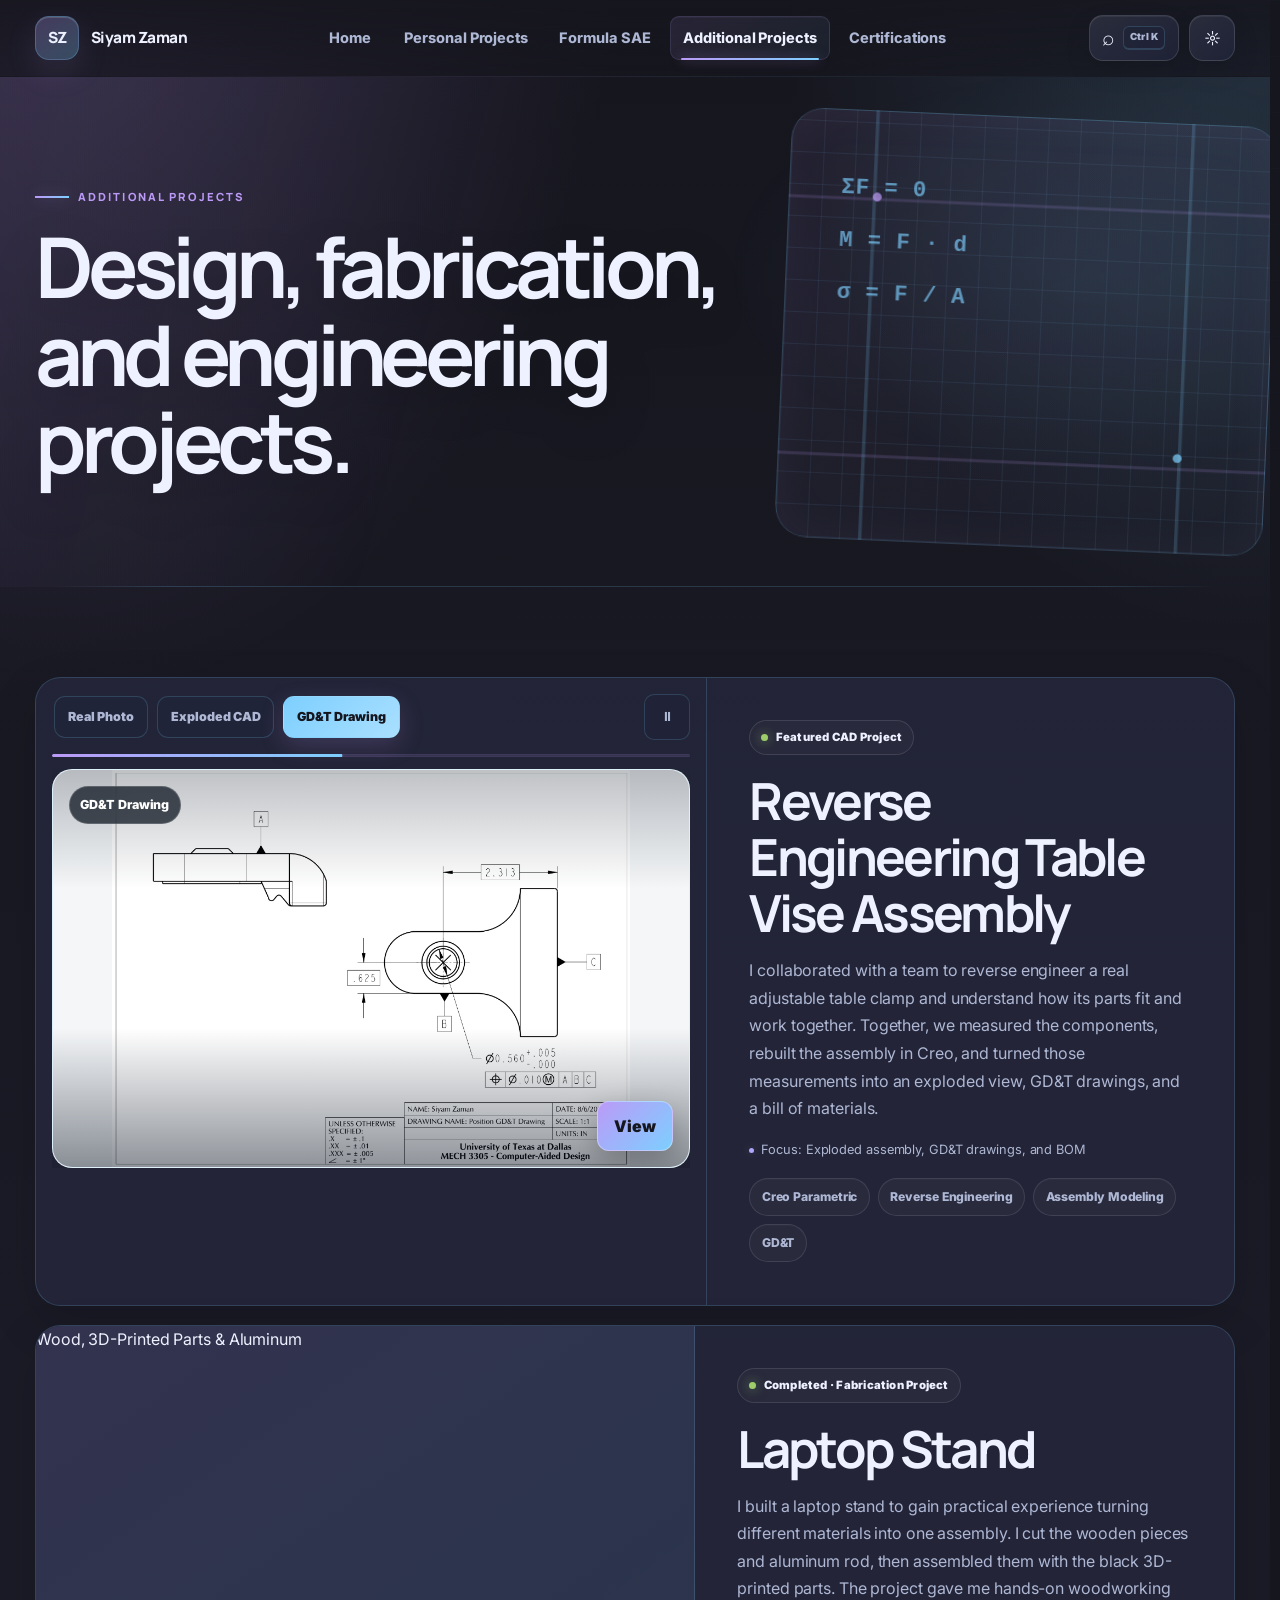
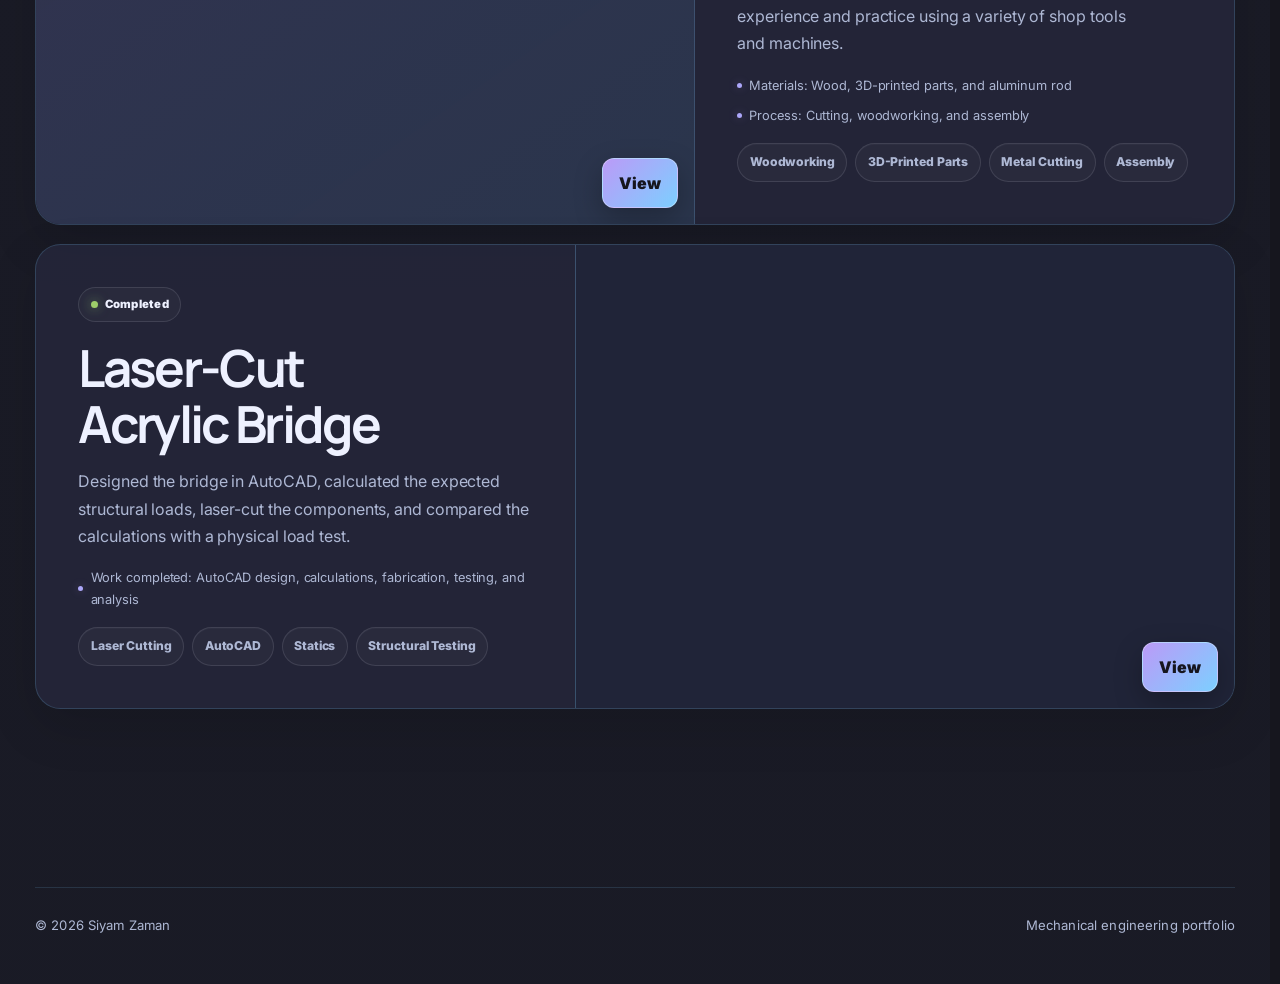
==== additional-projects.html @ 5c5a18f5 "update" ====
<!DOCTYPE html>
<html lang="en">
<head>
  <meta charset="UTF-8">
  <meta name="viewport" content="width=device-width,initial-scale=1,viewport-fit=cover">
  <meta name="theme-color" content="#16161e">
  <style>html{background:#16161e;color-scheme:dark}html.theme-preload-light{background:#e1e2e7;color-scheme:light}</style>
  <script>try{if(localStorage.getItem('portfolio-theme')==='light'){document.documentElement.classList.add('theme-preload-light');document.querySelector('meta[name="theme-color"]').content='#e1e2e7'}}catch{}</script>
  <meta name="description" content="Additional Projects completed by Siyam Zaman, including a reverse engineered table vise assembly and acrylic bridge project.">
  <title>Additional Projects | Siyam Zaman</title>
  <link rel="preconnect" href="https://fonts.googleapis.com">
  <link rel="preconnect" href="https://fonts.gstatic.com" crossorigin>
  <link rel="stylesheet" href="https://fonts.googleapis.com/css2?family=Inter:opsz,wght@14..32,400..900&amp;family=Manrope:wght@400..800&amp;display=swap">
  <link rel="stylesheet" href="styles.css">
  <link rel="stylesheet" href="sitewide.css?v=20260829">
  <link rel="icon" href="favicon.svg" type="image/svg+xml">
	<link rel="canonical" href="https://siyamzaman06.github.io/additional-projects.html"><meta name="author" content="Siyam Zaman"><meta property="og:type" content="website"><meta property="og:site_name" content="Siyam Zaman Engineering Portfolio"><meta property="og:title" content="Additional Projects | Siyam Zaman"><meta property="og:description" content="Additional Projects completed by Siyam Zaman, including a reverse engineered table vise assembly and acrylic bridge project."><meta property="og:url" content="https://siyamzaman06.github.io/additional-projects.html"><meta name="twitter:card" content="summary_large_image"><meta name="twitter:title" content="Additional Projects | Siyam Zaman"><meta name="twitter:description" content="Additional Projects completed by Siyam Zaman, including a reverse engineered table vise assembly and acrylic bridge project."><meta property="og:image" content="https://siyamzaman06.github.io/assets/og-portfolio.png"><meta property="og:image:width" content="1200"><meta property="og:image:height" content="630"><meta property="og:image:alt" content="Siyam Zaman mechanical engineering portfolio"><meta name="twitter:image" content="https://siyamzaman06.github.io/assets/og-portfolio.png"><meta name="twitter:image:alt" content="Siyam Zaman mechanical engineering portfolio"></head>
<body data-page="additional">
  <a class="skip" href="#main">Skip to main content</a>
  <header class="site-header">
    <nav class="nav container">
      <a class="brand" href="index.html"><span class="brand-mark">SZ</span><span>Siyam Zaman</span></a>
      <ul class="nav-links" id="navLinks">
        <li><a data-page-link="home" href="index.html">Home</a></li>
        <li><a data-page-link="personal" href="personal-projects.html">Personal Projects</a></li>
        <li><a data-page-link="fsae" href="fsae.html">Formula SAE</a></li>
        <li><a data-page-link="additional" href="additional-projects.html">Additional Projects</a></li>
        <li><a data-page-link="certifications" href="certifications.html">Certifications</a></li>
      </ul>
      <div class="nav-actions">
        <button type="button" class="icon-btn" id="themeToggle" aria-label="Toggle color theme">☼</button>
        <button type="button" class="menu-btn" id="menuButton" aria-label="Open navigation" aria-expanded="false">☰</button>
      </div>
    </nav>
  </header>
  <main id="main">
    <section class="page-hero simple-page-hero">
      <div class="container">
        <div class="reveal">
          <span class="eyebrow">Additional Projects</span>
          <h1>Design, fabrication, and engineering projects.</h1>
        </div>
      </div>
    </section>
    <section class="section additional-projects-section">
      <div class="container">
        <div class="project-grid">
          <article class="project-card featured table-vise-card reveal" id="table-vise">
            <div class="project-gallery drawing-switcher" data-drawing-switcher data-drawing-autoplay>
              <div class="drawing-controls">
                <div class="drawing-tabs" role="tablist" aria-label="Table vise photo and engineering drawings">
                  <button id="clampPhotoTab" type="button" role="tab" aria-selected="false" aria-controls="clampPhotoPanel" data-drawing-tab>Real Photo</button>
                  <button id="explodedDrawingTab" type="button" role="tab" aria-selected="false" aria-controls="explodedDrawingPanel" data-drawing-tab>Exploded CAD</button>
                  <button id="gdtDrawingTab" type="button" role="tab" aria-selected="true" aria-controls="gdtDrawingPanel" data-drawing-tab>GD&amp;T Drawing</button>
                </div>
                <button class="drawing-autoplay-toggle" type="button" data-drawing-autoplay-toggle aria-pressed="false" aria-label="Pause slideshow" title="Pause slideshow">⏸</button>
              </div>
              <div class="drawing-progress" data-drawing-progress aria-hidden="true"><span></span></div>
              <div class="drawing-stage">
<figure class="media drawing-slide" id="clampPhotoPanel" role="tabpanel" aria-labelledby="clampPhotoTab" aria-hidden="true" data-drawing-panel>
<img src="assets/Adjustable Table Clamp - Real World Picture.png" alt="Real adjustable table clamp mounted to a workshop bench, showing the vise jaws, swivel base, and clamping screw" width="473" height="700" loading="lazy" decoding="async">
<figcaption>Adjustable Table Clamp · Real Hardware</figcaption>
<button class="preview-button" type="button" aria-haspopup="dialog" data-preview-src="assets/Adjustable Table Clamp - Real World Picture.png" data-preview-title="Adjustable Table Clamp · Real Hardware" data-preview-alt="Real adjustable table clamp mounted to a workshop bench">View</button>
</figure>
              <figure class="media drawing-slide" id="explodedDrawingPanel" role="tabpanel" aria-labelledby="explodedDrawingTab" aria-hidden="true" data-drawing-panel>
                <img src="assets/Reverse Engineering Table Vise Assembly - Exploded View.png" alt="Exploded CAD drawing of the reverse engineered table vise assembly with numbered component callouts" width="1006" height="777" loading="lazy" decoding="async">
                <figcaption>Exploded CAD View</figcaption>
                <button class="preview-button" type="button" aria-haspopup="dialog" data-preview-src="assets/Reverse Engineering Table Vise Assembly - Exploded View.png" data-preview-title="Exploded CAD View" data-preview-alt="Exploded CAD drawing of the reverse engineered table vise assembly with numbered component callouts">View</button>
              </figure>
              <figure class="media drawing-slide active" id="gdtDrawingPanel" role="tabpanel" aria-labelledby="gdtDrawingTab" data-drawing-panel>
                <img src="assets/Reverse Engineering Table Vise Assembly - GD&amp;T.png" alt="Engineering drawing of a table vise component with dimensions, datums, and a GD&amp;T position tolerance" width="944" height="724" loading="lazy" decoding="async">
                <figcaption>GD&amp;T Drawing</figcaption>
                <button class="preview-button" type="button" aria-haspopup="dialog" data-preview-src="assets/Reverse Engineering Table Vise Assembly - GD&amp;T.png" data-preview-title="GD&amp;T Drawing" data-preview-alt="Engineering drawing of a table vise component with dimensions, datums, and a GD&amp;T position tolerance">View</button>
              </figure>
              </div>
            </div>
            <div class="project-body">
              <span class="status done">Featured CAD Project</span>
              <h2 style="font-size:clamp(2rem,4vw,3.2rem)">Reverse Engineering Table Vise Assembly</h2>
              <p>I collaborated with a team to reverse engineer a real adjustable table clamp and understand how its parts fit and work together. Together, we measured the components, rebuilt the assembly in Creo, and turned those measurements into an exploded view, GD&amp;T drawings, and a bill of materials.</p>
              <div class="meta">
                <span>Focus: Exploded assembly, GD&amp;T drawings, and BOM</span>
              </div>
              <div class="tags">
                <span class="tag">Creo Parametric</span>
                <span class="tag">Reverse Engineering</span>
                <span class="tag">Assembly Modeling</span>
                <span class="tag">GD&amp;T</span>
                <span class="tag">BOM</span>
              </div>
            </div>
          </article>
          <article class="project-card featured reveal" id="laptop-stand">
            <figure class="media laptop-stand-media">
              <img src="assets/Laptop Stand.jpeg" alt="Wooden laptop stand with black 3D-printed parts, fasteners, and an aluminum rod" width="3040" height="2666" loading="lazy" decoding="async">
              <figcaption>Wood, 3D-Printed Parts &amp; Aluminum</figcaption>
              <button class="preview-button" type="button" aria-label="View laptop stand photo" aria-haspopup="dialog" aria-controls="imageLightbox" data-preview-src="assets/Laptop Stand.jpeg" data-preview-title="Laptop Stand" data-preview-label="Project · Fabrication" data-preview-alt="Wooden laptop stand with black 3D-printed parts, fasteners, and an aluminum rod">View</button>
            </figure>
            <div class="project-body">
              <span class="status done">Completed · Fabrication Project</span>
              <h2 style="font-size:clamp(2rem,4vw,3.2rem)">Laptop Stand</h2>
              <p>I built a laptop stand to gain practical experience turning different materials into one assembly. I cut the wooden pieces and aluminum rod, then assembled them with the black 3D-printed parts. The project gave me hands-on woodworking experience and practice using a variety of shop tools and machines.</p>
              <div class="meta"><span>Materials: Wood, 3D-printed parts, and aluminum rod</span><span>Process: Cutting, woodworking, and assembly</span></div>
              <div class="tags"><span class="tag">Woodworking</span><span class="tag">3D-Printed Parts</span><span class="tag">Metal Cutting</span><span class="tag">Assembly</span><span class="tag">Shop Tools &amp; Machines</span></div>
            </div>
          </article>
          <article class="project-card featured reverse reveal" id="acrylic-bridge">
            <figure class="media">
              <img src="assets/acrylic-bridge.webp" alt="Laser-cut acrylic bridge during load testing" width="2000" height="1500" loading="lazy" decoding="async">
              <button class="preview-button" type="button" aria-label="View acrylic bridge photo" aria-haspopup="dialog" aria-controls="imageLightbox" data-preview-src="assets/acrylic-bridge.webp" data-preview-title="Laser-Cut Acrylic Bridge" data-preview-label="Project · Load Testing" data-preview-alt="Laser-cut acrylic bridge during load testing">View</button>
              <div class="placeholder">
                <div><strong>Acrylic Bridge Load Test</strong><span>Project media unavailable</span></div>
              </div>
            </figure>
            <div class="project-body">
              <span class="status done">Completed</span>
              <h2 style="font-size:clamp(2rem,4vw,3.2rem)">Laser-Cut Acrylic Bridge</h2>
              <p>Designed the bridge in AutoCAD, calculated the expected structural loads, laser-cut the components, and compared the calculations with a physical load test.</p>
              <div class="meta"><span>Work completed: AutoCAD design, calculations, fabrication, testing, and analysis</span></div>
              <div class="tags">
                <span class="tag">Laser Cutting</span>
                <span class="tag">AutoCAD</span>
                <span class="tag">Statics</span>
                <span class="tag">Structural Testing</span>
                <span class="tag">Force Analysis</span>
              </div>
            </div>
          </article>
        </div>
      </div>
    </section>
  </main>
  <dialog class="image-lightbox" id="imageLightbox" aria-labelledby="imageLightboxTitle" aria-describedby="imageLightboxHint">
    <div class="image-lightbox-panel">
      <div class="image-lightbox-header">
        <div>
          <span>Project Gallery</span>
          <h2 id="imageLightboxTitle">Project Image Viewer</h2>
        </div>
        <button class="image-lightbox-close" type="button" aria-label="Close project image viewer">&times;</button>
      </div>
      <div class="image-lightbox-stage">
        <img id="imageLightboxImage" alt="">
      </div>
      <p id="imageLightboxHint">Press Escape or click outside the viewer to close.</p>
    </div>
  </dialog>
  <footer class="footer">
    <div class="container footer-row"><span>© <span data-year></span> Siyam Zaman</span><span>Mechanical engineering portfolio</span></div>
  </footer>
  <script src="script.js?v=20260829"></script>
</body>
</html>
---- styles.css ----
:root{--bg:#16161e;--bg2:#1a1b26;--panel:rgba(36,40,59,.82);--solid:#24283b;--text:#c0caf5;--muted:#a9b1d6;--line:rgb(var(--accent-rgb)/.2);--accent:#7aa2f7;--accent2:#7dcfff;--green:#9ece6a;--amber:#e0af68;--shadow:0 24px 70px rgba(0,0,0,.28);--r:22px;--max:1180px}body.light{--bg:#e1e2e7;--bg2:#d5d6db;--panel:rgba(255,255,255,.88);--solid:#fff;--text:#343b58;--muted:#6172b0;--line:rgba(55,96,191,.12);--shadow:0 22px 55px rgba(55,96,191,.13)}*{box-sizing:border-box;margin:0;padding:0}html{scroll-behavior:smooth}body{min-height:100vh;overflow-x:hidden;color:var(--text);background:radial-gradient(circle at 10% 5%,rgb(var(--accent-rgb)/.13),transparent 31%),radial-gradient(circle at 90% 2%,rgb(var(--accent2-rgb)/.14),transparent 27%),linear-gradient(180deg,var(--bg),var(--bg2));font-family:Inter,ui-sans-serif,system-ui,-apple-system,BlinkMacSystemFont,"Segoe UI",sans-serif;line-height:1.65;transition:.25s}body:before{content:"";position:fixed;inset:0;pointer-events:none;z-index:-1;opacity:.17;background-image:linear-gradient(var(--line) 1px,transparent 1px),linear-gradient(90deg,var(--line) 1px,transparent 1px);background-size:46px 46px;mask-image:linear-gradient(to bottom,black,transparent 78%)}a{color:inherit;text-decoration:none}img{display:block;max-width:100%}button{font:inherit;cursor:pointer}.container{width:min(calc(100% - 2rem),var(--max));margin-inline:auto}.skip{position:fixed;top:-70px;left:1rem;z-index:9999;padding:.8rem 1rem;color:#16161e;background:var(--accent);border-radius:10px;font-weight:800}.skip:focus{top:1rem}.site-header{position:sticky;top:0;z-index:1000;border-bottom:1px solid transparent;transition:.25s}.site-header.scrolled{background:color-mix(in srgb,var(--bg) 82%,transparent);border-bottom-color:var(--line);backdrop-filter:blur(18px)}.nav{min-height:78px;display:flex;align-items:center;justify-content:space-between;gap:1.1rem}.brand{display:flex;align-items:center;gap:.75rem;font-weight:900;letter-spacing:-.03em}.brand-mark{width:42px;aspect-ratio:1;display:grid;place-items:center;border:1px solid var(--line);border-radius:13px;background:linear-gradient(135deg,rgb(var(--accent-rgb)/.23),rgb(var(--accent2-rgb)/.28))}.nav-links{display:flex;align-items:center;gap:1rem;list-style:none}.nav-links a{position:relative;padding:.3rem 0;color:var(--muted);font-size:.91rem;font-weight:760}.nav-links a:hover,.nav-links a.active{color:var(--text)}.nav-links a.active:after{content:"";position:absolute;left:0;right:0;bottom:-.45rem;height:2px;background:linear-gradient(90deg,var(--accent),var(--accent2));border-radius:99px}.nav-actions{display:flex;align-items:center;gap:.65rem}.icon-btn,.menu-btn{width:42px;height:42px;display:grid;place-items:center;color:var(--text);border:1px solid var(--line);border-radius:12px;background:var(--panel)}.menu-btn{display:none}.button{display:inline-flex;align-items:center;justify-content:center;gap:.55rem;min-height:46px;padding:.75rem 1.1rem;border:1px solid transparent;border-radius:13px;font-weight:850;transition:.2s}.button:hover{transform:translateY(-2px)}.primary{color:#16161e;background:linear-gradient(135deg,var(--accent),#7dcfff);box-shadow:0 12px 32px rgb(var(--accent-rgb)/.2)}.secondary{color:var(--text);border-color:var(--line);background:var(--panel)}.small{min-height:40px;padding:.58rem .85rem;font-size:.88rem}.eyebrow{display:inline-flex;align-items:center;gap:.55rem;margin-bottom:.8rem;color:var(--accent);font-size:.78rem;font-weight:900;letter-spacing:.15em;text-transform:uppercase}.eyebrow:before{content:"";width:28px;height:2px;background:linear-gradient(90deg,var(--accent),var(--accent2))}h1,h2,h3{line-height:1.1;letter-spacing:-.045em}h1{font-size:clamp(3.1rem,8vw,6.8rem)}h2{font-size:clamp(2.1rem,5vw,4rem)}h3{font-size:clamp(1.3rem,2.3vw,1.65rem)}p{color:var(--muted)}.section{padding:6rem 0}.section-head{display:flex;justify-content:space-between;align-items:end;gap:2rem;margin-bottom:2.2rem}.page-hero{padding:5.8rem 0 3.8rem}.page-grid{display:grid;grid-template-columns:1.1fr .9fr;align-items:center;gap:3rem}.page-hero p{max-width:720px;margin-top:1.35rem;font-size:clamp(1.02rem,1.8vw,1.22rem)}.hero-actions{display:flex;flex-wrap:wrap;gap:.8rem;margin-top:1.8rem}.badge-card,.panel{padding:1.7rem;border:1px solid var(--line);border-radius:30px;background:radial-gradient(circle at top right,rgb(var(--accent-rgb)/.14),transparent 35%),var(--panel);box-shadow:var(--shadow)}.facts{display:grid;gap:.85rem;margin-top:1rem}.fact{display:flex;justify-content:space-between;gap:1rem;padding-bottom:.75rem;border-bottom:1px solid var(--line)}.fact:last-child{border-bottom:0;padding-bottom:0}.fact span:last-child{color:var(--muted);text-align:right}.home-hero{min-height:calc(100vh - 78px);display:grid;align-items:center;padding:4.5rem 0 3.8rem}.home-grid{display:grid;grid-template-columns:1.12fr .88fr;gap:4rem;align-items:center}.home-copy p{max-width:730px;margin-top:1.45rem;font-size:clamp(1.05rem,2vw,1.24rem)}.home-meta{display:flex;flex-wrap:wrap;gap:.8rem 1.4rem;margin-top:1.8rem;color:var(--muted);font-size:.92rem}.home-meta span{display:flex;align-items:center;gap:.45rem}.home-meta i{width:7px;height:7px;border-radius:50%;background:var(--green);box-shadow:0 0 0 5px rgba(158,206,106,.1)}.visual{position:relative;min-height:470px;display:grid;place-items:center}.blueprint{width:min(100%,500px);min-height:420px;position:relative;overflow:hidden;border:1px solid var(--line);border-radius:30px;background:linear-gradient(rgb(var(--accent-rgb)/.08) 1px,transparent 1px),linear-gradient(90deg,rgb(var(--accent-rgb)/.08) 1px,transparent 1px),radial-gradient(circle at 75% 20%,rgb(var(--accent-rgb)/.20),transparent 30%),linear-gradient(145deg,rgba(255,255,255,.08),rgba(255,255,255,.02));background-size:30px 30px,30px 30px,auto,auto;box-shadow:var(--shadow);transform:perspective(1100px) rotateY(-6deg) rotateX(2deg)}.blueprint svg{position:absolute;inset:14% 8% 22%;width:84%;height:64%;filter:drop-shadow(0 20px 28px rgba(0,0,0,.28))}.blue-label{position:absolute;left:1.3rem;right:1.3rem;bottom:1.3rem;display:flex;justify-content:space-between;align-items:end;gap:1rem;padding:1rem;border:1px solid var(--line);border-radius:15px;background:rgba(6,14,25,.58);backdrop-filter:blur(12px)}body.light .blue-label{background:rgba(255,255,255,.72)}.page-cards,.project-grid,.cert-grid{display:grid;grid-template-columns:repeat(12,1fr);gap:1.2rem}.page-card{grid-column:span 6;min-height:330px;display:flex;flex-direction:column;justify-content:space-between;gap:2rem;padding:1.7rem;border:1px solid var(--line);border-radius:30px;background:radial-gradient(circle at top right,rgb(var(--accent-rgb)/.13),transparent 32%),var(--panel);box-shadow:0 18px 45px rgba(0,0,0,.14);transition:.25s}.page-card:nth-child(even){background:radial-gradient(circle at top right,rgb(var(--accent2-rgb)/.14),transparent 32%),var(--panel)}.page-card:hover{transform:translateY(-5px);border-color:rgb(var(--accent-rgb)/.35)}.page-no{color:var(--accent);font-size:.8rem;font-weight:900;letter-spacing:.13em}.page-card p{margin-top:.75rem}.arrow{align-self:flex-end;width:46px;height:46px;display:grid;place-items:center;border:1px solid var(--line);border-radius:50%}.about-grid{display:grid;grid-template-columns:1.15fr .85fr;gap:1.2rem}.skills{display:flex;flex-wrap:wrap;gap:.65rem;margin-top:1.2rem}.skills span,.tag{padding:.55rem .72rem;border:1px solid var(--line);border-radius:999px;color:var(--muted);background:rgba(255,255,255,.025);font-size:.8rem;font-weight:820}.contact-list{display:grid;gap:.8rem;margin-top:1.2rem}.contact-list a{display:flex;justify-content:space-between;gap:1rem;padding-bottom:.75rem;border-bottom:1px solid var(--line);color:var(--muted)}.contact-list a:last-child{border-bottom:0}.project-card{grid-column:span 6;overflow:hidden;border:1px solid var(--line);border-radius:30px;background:var(--panel);box-shadow:0 18px 50px rgba(0,0,0,.13)}.project-card.featured{grid-column:span 12;display:grid;grid-template-columns:1.1fr .9fr}.media{position:relative;min-height:280px;overflow:hidden;border-bottom:1px solid var(--line);background:linear-gradient(145deg,rgb(var(--accent-rgb)/.12),rgb(var(--accent2-rgb)/.1)),var(--solid)}.featured .media{min-height:440px;border-right:1px solid var(--line);border-bottom:0}.media img{width:100%;height:100%;position:absolute;inset:0;object-fit:cover}.placeholder{position:absolute;inset:0;display:none;place-items:center;padding:2rem;text-align:center;color:var(--muted);background:linear-gradient(var(--line) 1px,transparent 1px),linear-gradient(90deg,var(--line) 1px,transparent 1px),radial-gradient(circle at 70% 25%,rgb(var(--accent-rgb)/.15),transparent 34%),var(--solid);background-size:32px 32px,32px 32px,auto,auto}.placeholder.show{display:grid}.placeholder strong{display:block;margin-bottom:.4rem;color:var(--text)}.project-body{display:flex;flex-direction:column;gap:1rem;padding:1.55rem}.featured .project-body{justify-content:center;padding:2.3rem}.meta{display:flex;flex-wrap:wrap;gap:.6rem 1rem;color:var(--muted);font-size:.84rem}.tags{display:flex;flex-wrap:wrap;gap:.5rem}.status{display:inline-flex;width:fit-content;align-items:center;gap:.45rem;padding:.42rem .65rem;border:1px solid var(--line);border-radius:999px;font-size:.77rem;font-weight:880}.status:before{content:"";width:7px;height:7px;border-radius:50%}.done:before{background:var(--green)}.progress:before{background:var(--amber)}.course:before{background:var(--accent)}.note{margin-top:1.4rem;padding:1rem 1.1rem;border:1px solid rgba(224,175,104,.24);border-radius:15px;color:var(--muted);background:rgba(224,175,104,.06)}.note strong{color:var(--text)}.timeline-intro{display:grid;grid-template-columns:1fr 1fr;gap:1.2rem;margin-bottom:5rem}.timeline{position:relative;padding:1rem 0}.timeline-line,.timeline-progress{position:absolute;top:0;left:50%;width:3px;transform:translateX(-50%);border-radius:99px}.timeline-line{bottom:0;background:var(--line)}.timeline-progress{height:0;background:linear-gradient(180deg,var(--accent),var(--accent2));box-shadow:0 0 18px rgb(var(--accent-rgb)/.45)}.timeline-item{position:relative;display:grid;grid-template-columns:1fr 84px 1fr;align-items:center;gap:1.4rem;min-height:360px;margin-bottom:2rem}.dot{grid-column:2;justify-self:center;width:19px;height:19px;z-index:3;border:4px solid var(--bg);border-radius:50%;background:var(--line);box-shadow:0 0 0 1px var(--line);transition:.3s}.timeline-item.active .dot{background:var(--accent);box-shadow:0 0 0 1px var(--accent),0 0 20px rgb(var(--accent-rgb)/.55)}.timeline-copy,.timeline-media{opacity:0;transform:translateY(24px);transition:.65s}.timeline-item.visible .timeline-copy,.timeline-item.visible .timeline-media{opacity:1;transform:translateY(0)}.timeline-copy{padding:1.5rem;border:1px solid var(--line);border-radius:var(--r);background:var(--panel);box-shadow:0 16px 42px rgba(0,0,0,.12)}.timeline-copy p{margin-top:.7rem}.timeline-media .media{min-height:300px;border:1px solid var(--line);border-radius:var(--r);box-shadow:var(--shadow)}.timeline-item:nth-child(odd) .timeline-media{grid-column:1;grid-row:1}.timeline-item:nth-child(odd) .timeline-copy{grid-column:3;grid-row:1}.timeline-item:nth-child(even) .timeline-copy{grid-column:1;grid-row:1}.timeline-item:nth-child(even) .timeline-media{grid-column:3;grid-row:1}.timeline-date{display:block;margin-bottom:.65rem;color:var(--accent);font-size:.78rem;font-weight:900;letter-spacing:.12em;text-transform:uppercase}.cert-card{grid-column:span 6;display:flex;flex-direction:column;gap:1rem;padding:1.6rem;border:1px solid var(--line);border-radius:30px;background:var(--panel);box-shadow:0 18px 48px rgba(0,0,0,.12)}.cert-icon{width:52px;height:52px;display:grid;place-items:center;border:1px solid var(--line);border-radius:15px;background:linear-gradient(135deg,rgb(var(--accent-rgb)/.18),rgb(var(--accent2-rgb)/.18));font-weight:950}.cert-card ul{display:grid;gap:.5rem;padding-left:1.15rem;color:var(--muted)}.footer{padding:2rem 0 3rem}.footer-row{display:flex;justify-content:space-between;gap:1rem;padding-top:1.4rem;border-top:1px solid var(--line);color:var(--muted)}.reveal{opacity:0;transform:translateY(22px);transition:.65s}.reveal.visible{opacity:1;transform:translateY(0)}@media(max-width:980px){.home-grid,.page-grid,.about-grid,.timeline-intro,.project-card.featured{grid-template-columns:1fr}.blueprint{transform:none}.project-card,.project-card.featured,.cert-card{grid-column:span 12}.featured .media{min-height:340px;border-right:0;border-bottom:1px solid var(--line)}.timeline-line,.timeline-progress{left:20px}.timeline-item{grid-template-columns:42px 1fr;gap:1rem;min-height:auto;margin-bottom:3rem}.dot{grid-column:1;grid-row:1/span 2;align-self:start;margin-top:1.2rem}.timeline-item:nth-child(n) .timeline-copy,.timeline-item:nth-child(n) .timeline-media{grid-column:2}.timeline-item:nth-child(n) .timeline-copy{grid-row:1}.timeline-item:nth-child(n) .timeline-media{grid-row:2}}@media(max-width:780px){.nav-links{position:fixed;top:78px;left:1rem;right:1rem;display:none;flex-direction:column;align-items:stretch;gap:0;padding:.6rem;border:1px solid var(--line);border-radius:16px;background:color-mix(in srgb,var(--bg) 90%,transparent);box-shadow:var(--shadow);backdrop-filter:blur(18px)}.nav-links.open{display:flex}.nav-links a{display:block;padding:.8rem .9rem}.nav-links a.active:after{display:none}.menu-btn{display:grid}.nav-resume{display:none}.home-hero{min-height:auto}.home-grid{gap:2.6rem}.visual{min-height:360px}.blueprint{min-height:350px}.page-card{grid-column:span 12;min-height:285px}.section{padding:4.5rem 0}.section-head{align-items:start;flex-direction:column}.footer-row{flex-direction:column}}@media(prefers-reduced-motion:reduce){*,*:before,*:after{scroll-behavior:auto!important;animation-duration:.001ms!important;transition-duration:.001ms!important}}

/* Homepage portrait and simplified additional projects layouts */
.portrait-media{width:min(100%,460px);min-height:520px;border:1px solid var(--line);border-radius:30px;box-shadow:var(--shadow);background:var(--solid)}
.portrait-media img{object-position:center 20%}
.portrait-placeholder{font-size:.95rem}
.simple-page-hero{padding-bottom:2rem}
.simple-page-hero .container{max-width:900px;margin-left:max(1rem,calc((100% - var(--max))/2))}
.additional-projects-section{padding-top:2rem}
.project-card.featured.reverse{grid-template-columns:.9fr 1.1fr}
.project-card.featured.reverse .media{order:2;border-right:0;border-left:1px solid var(--line)}
.project-card.featured.reverse .project-body{order:1}
.table-vise-card{grid-template-columns:1fr}
.project-gallery{display:grid;grid-template-columns:repeat(2,minmax(0,1fr));gap:1rem;padding:1rem;border-bottom:1px solid var(--line)}
.project-gallery .media{min-height:360px;border:1px solid var(--line);border-radius:20px;background:#f4f6f8;box-shadow:0 16px 38px rgba(0,0,0,.18)}
.project-gallery .media:after{content:"";position:absolute;inset:0;z-index:1;pointer-events:none;background:linear-gradient(180deg,rgba(7,17,31,.26),transparent 30%,transparent 65%,rgba(7,17,31,.45))}
.project-gallery .media img{object-fit:cover;padding:0;background:#f4f6f8;transform:scale(1.1);transition:transform .35s cubic-bezier(.2,.8,.2,1)}
.project-gallery .media:hover img{transform:scale(1.15)}
.project-gallery figcaption{position:absolute;top:1rem;left:1rem;z-index:2;pointer-events:none;padding:.45rem .65rem;border:1px solid rgba(255,255,255,.18);border-radius:999px;color:#fff;background:rgba(6,14,25,.72);backdrop-filter:blur(10px);font-size:.78rem;font-weight:850}
.drawing-switcher{grid-template-columns:1fr;gap:.8rem}
.drawing-controls{display:flex;align-items:center;justify-content:space-between;gap:.7rem}
.drawing-tabs{display:flex;flex-wrap:wrap;gap:.55rem;padding:.15rem}
.drawing-tabs button{padding:.6rem .9rem;border:1px solid var(--line);border-radius:11px;color:var(--muted);background:var(--solid);font-size:.78rem;font-weight:900;transition:color .2s,border-color .2s,background .2s,transform .2s}
.drawing-tabs button:hover{transform:translateY(-2px);color:var(--text);border-color:rgb(var(--accent-rgb)/.35)}
.drawing-tabs button[aria-selected="true"]{color:#16161e;border-color:transparent;background:linear-gradient(135deg,var(--accent),#7dcfff);box-shadow:0 8px 24px rgb(var(--accent-rgb)/.18)}
.drawing-autoplay-toggle{flex:0 0 auto;width:36px;min-height:36px;padding:0;border:1px solid var(--line);border-radius:10px;color:var(--muted);background:color-mix(in srgb,var(--solid) 72%,transparent);font-size:.78rem;font-weight:900;line-height:1;transition:color .2s,border-color .2s,background .2s,transform .2s}
.drawing-autoplay-toggle:hover{color:var(--text);border-color:rgb(var(--accent-rgb)/.4);background:rgb(var(--accent-rgb)/.09);transform:translateY(-1px)}
.drawing-autoplay-toggle:focus-visible{outline:2px solid var(--accent);outline-offset:2px}
.drawing-progress{height:3px;position:relative;overflow:hidden;border-radius:999px;background:rgb(var(--accent-rgb)/.13);box-shadow:inset 0 0 0 1px rgb(var(--accent-rgb)/.06)}
.drawing-progress span{display:block;width:100%;height:100%;transform:scaleX(0);transform-origin:left center;border-radius:inherit;background:linear-gradient(90deg,var(--accent),var(--accent2));box-shadow:0 0 14px rgb(var(--accent-rgb)/.64);will-change:transform}
.drawing-progress[hidden],.drawing-autoplay-toggle[hidden]{display:none}
@media(prefers-reduced-motion:reduce){.drawing-progress,.drawing-autoplay-toggle{display:none}}
body.user-reduce-motion .drawing-progress,body.user-reduce-motion .drawing-autoplay-toggle{display:none}
.drawing-stage{aspect-ratio:16 / 10;position:relative;min-height:0}
.project-gallery .drawing-slide{min-height:0;position:absolute;inset:0;opacity:0;visibility:hidden;transform:scale(.985);border-right:1px solid var(--line);transition:opacity .32s,transform .42s cubic-bezier(.16,1,.3,1),visibility .32s}
.project-gallery .drawing-slide.active{z-index:1;opacity:1;visibility:visible;transform:none}
.project-gallery .drawing-slide img{object-fit:contain;padding:0;background:#f4f6f8;transform:none}
.project-gallery .drawing-slide:hover img{transform:scale(1.012)}
.preview-button{position:absolute;right:1rem;bottom:1rem;z-index:3;min-height:42px;padding:.65rem 1rem;border:1px solid rgba(255,255,255,.32);border-radius:12px;color:#16161e;background:linear-gradient(135deg,var(--accent),#7dcfff);box-shadow:0 10px 28px rgba(0,0,0,.25);font-weight:900;transition:transform .2s,box-shadow .2s}
.preview-button:hover{transform:translateY(-2px) scale(1.03);box-shadow:0 14px 34px rgba(0,0,0,.32)}
.preview-button:focus-visible{outline:3px solid #fff;outline-offset:3px}
body.model-viewer-open{overflow:hidden}
.model-viewer-dialog{width:min(1120px,calc(100vw - 2rem));height:min(800px,calc(100dvh - 2rem));max-width:none;max-height:none;margin:auto;padding:0;border:0;border-radius:24px;background:transparent;color:var(--text);overflow:visible}
.model-viewer-dialog::backdrop{background:rgba(5,8,15,.84);backdrop-filter:blur(12px)}
.model-viewer-panel{display:grid;grid-template-rows:auto minmax(0,1fr) auto;width:100%;height:100%;overflow:hidden;border:1px solid color-mix(in srgb,var(--accent) 34%,var(--line));border-radius:24px;background:linear-gradient(145deg,#1b1d2a,#151722 62%,#171b29);box-shadow:0 30px 90px rgba(0,0,0,.58);transform-origin:center bottom;animation:genie-panel-in .68s cubic-bezier(.16,1,.3,1) both}
.model-viewer-header,.model-viewer-footer{display:flex;align-items:center;justify-content:space-between;gap:1rem;padding:1rem 1.2rem;border-color:var(--line);background:rgba(22,22,30,.88);backdrop-filter:blur(18px)}
.model-viewer-header{border-bottom:1px solid var(--line)}
.model-viewer-header span{display:block;margin-bottom:.2rem;color:var(--accent);font-size:.68rem;font-weight:850;letter-spacing:.14em;text-transform:uppercase}
.model-viewer-header h2{margin:0;font-size:clamp(1.1rem,2.2vw,1.55rem);line-height:1.1}
.model-viewer-actions{display:flex;align-items:center;gap:.55rem}
.model-viewer-actions button{min-height:42px;padding:.6rem .85rem;border:1px solid var(--line);border-radius:12px;color:var(--text);background:rgba(255,255,255,.055);font-weight:800;transition:border-color .2s,background .2s,transform .2s}
.model-viewer-actions button:hover{border-color:color-mix(in srgb,var(--accent) 55%,var(--line));background:rgba(255,255,255,.095);transform:translateY(-1px)}
.model-viewer-actions .model-viewer-close{width:42px;padding:0;font-size:1.45rem;line-height:1}
.model-viewer-stage{position:relative;min-height:0;overflow:hidden;background:radial-gradient(circle at 50% 44%,rgba(122,162,247,.13),transparent 44%),linear-gradient(145deg,#121520,#1b2030)}
.model-viewer-stage:before{content:"";position:absolute;inset:0;z-index:0;pointer-events:none;background-image:linear-gradient(rgba(122,162,247,.035) 1px,transparent 1px),linear-gradient(90deg,rgba(122,162,247,.035) 1px,transparent 1px);background-size:34px 34px;mask-image:linear-gradient(to bottom,rgba(0,0,0,.8),transparent 88%)}
.model-viewer-stage canvas{position:absolute;inset:0;z-index:1;display:block;width:100%;height:100%;touch-action:none;cursor:grab}
.model-viewer-stage canvas:active{cursor:grabbing}
.model-viewer-status{position:absolute;left:50%;bottom:1rem;z-index:2;margin:0;padding:.55rem .8rem;border:1px solid var(--line);border-radius:999px;color:var(--muted);background:rgba(11,14,23,.78);backdrop-filter:blur(12px);font-size:.76rem;font-weight:750;transform:translateX(-50%);white-space:nowrap;transition:opacity .25s}
.model-viewer-status.is-ready{opacity:.78}
.model-viewer-status.has-error{color:#ff9eab;border-color:rgba(255,126,142,.35)}
.model-viewer-footer{border-top:1px solid var(--line);color:var(--muted);font-size:.76rem;font-weight:700}
@media(max-width:640px){.model-viewer-dialog{width:calc(100vw - 1rem);height:calc(100dvh - 1rem);border-radius:18px}.model-viewer-panel{border-radius:18px}.model-viewer-header{padding:.85rem}.model-viewer-header>div:first-child span{font-size:.6rem}.model-viewer-actions button{min-height:40px;padding:.55rem .7rem}.model-viewer-actions .model-viewer-close{width:40px}.model-viewer-footer{padding:.75rem .85rem}.model-viewer-footer span:first-child{display:none}.model-viewer-status{max-width:calc(100% - 2rem);overflow:hidden;text-overflow:ellipsis}.model-viewer-stage{min-height:360px}}
@property --preview-ring-angle{syntax:"<angle>";inherits:false;initial-value:0deg}
.image-lightbox{width:100%;max-width:none;height:100%;max-height:none;padding:0;border:0;background:transparent;overflow:visible}
.image-lightbox[open]{display:grid;place-items:center;padding:clamp(.75rem,3vw,2rem)}
.image-lightbox::backdrop{background:radial-gradient(circle at var(--preview-click-x,50%) var(--preview-click-y,70%),rgb(var(--accent-rgb)/.17),transparent 34%),rgba(2,7,14,.82);backdrop-filter:blur(20px) saturate(1.16);animation:preview-backdrop-in .34s ease both}
.image-lightbox-panel{--preview-pointer-x:50%;--preview-pointer-y:20%;width:min(1140px,100%);max-height:calc(100vh - clamp(1.5rem,6vw,4rem));position:relative;isolation:isolate;display:grid;grid-template-rows:auto minmax(0,1fr) auto;overflow:hidden;border:1px solid rgba(255,255,255,.12);border-radius:28px;background:linear-gradient(145deg,rgba(36,40,59,.97),rgba(5,13,25,.98));box-shadow:0 48px 130px rgba(0,0,0,.66),0 0 90px rgb(var(--accent-rgb)/.1);transform-origin:center bottom;will-change:transform,opacity,clip-path;animation:preview-panel-in .56s cubic-bezier(.16,1,.3,1) both}
.image-lightbox-panel:before{content:"";position:absolute;inset:0;z-index:4;pointer-events:none;padding:1px;border-radius:inherit;background:conic-gradient(from var(--preview-ring-angle),rgb(var(--accent-rgb)/.12),rgb(var(--accent-rgb)/.9),rgb(var(--accent2-rgb)/.78),rgba(158,206,106,.62),rgb(var(--accent-rgb)/.12));-webkit-mask:linear-gradient(#000 0 0) content-box,linear-gradient(#000 0 0);-webkit-mask-composite:xor;mask-composite:exclude;animation:preview-ring-spin 10s .7s linear infinite}
.image-lightbox-panel:after{content:"";position:absolute;inset:0;z-index:0;pointer-events:none;background:radial-gradient(460px circle at var(--preview-pointer-x) var(--preview-pointer-y),rgb(var(--accent-rgb)/.12),transparent 62%)}
.image-lightbox-panel>*{position:relative;z-index:1}
.image-lightbox-header{display:flex;align-items:center;justify-content:space-between;gap:1rem;padding:.9rem 1rem;border-bottom:1px solid rgba(255,255,255,.1);background:rgba(10,22,39,.68);backdrop-filter:blur(18px) saturate(1.18)}
.image-lightbox-header>div:first-child{min-width:0}
.image-lightbox-header span{width:fit-content;display:block;margin-bottom:.3rem;padding:.16rem .45rem;border:1px solid rgb(var(--accent-rgb)/.2);border-radius:999px;color:#7dcfff;background:rgb(var(--accent-rgb)/.07);font-size:.62rem;font-weight:950;letter-spacing:.12em;text-transform:uppercase}
.image-lightbox-header h2{overflow:hidden;color:#fff;font-size:clamp(1.08rem,2.5vw,1.58rem);text-overflow:ellipsis;white-space:nowrap}
.image-lightbox-actions{display:flex;align-items:center;gap:.55rem}
.image-lightbox-close,.image-lightbox-zoom,.image-lightbox-nav{width:42px;height:42px;display:grid;flex:0 0 42px;place-items:center;border:1px solid rgba(255,255,255,.13);border-radius:14px;color:#fff;background:rgba(255,255,255,.055);box-shadow:0 10px 28px rgba(0,0,0,.16);line-height:1;transition:transform .22s,background .22s,border-color .22s,box-shadow .22s}
.image-lightbox-close{font-size:1.62rem}
.image-lightbox-zoom,.image-lightbox-nav{font-size:1.28rem}
.image-lightbox-close:hover,.image-lightbox-zoom:hover,.image-lightbox-nav:hover{transform:translateY(-2px) scale(1.04);border-color:rgb(var(--accent-rgb)/.38);background:rgb(var(--accent-rgb)/.11);box-shadow:0 14px 34px rgba(0,0,0,.24)}
.image-lightbox-close:focus-visible,.image-lightbox-zoom:focus-visible,.image-lightbox-nav:focus-visible{outline:3px solid var(--accent);outline-offset:3px}
.image-lightbox-zoom[hidden],.image-lightbox-nav[hidden]{display:none}
.image-lightbox-stage{min-height:0;position:relative;isolation:isolate;display:grid;place-items:center;overflow:hidden;padding:clamp(.35rem,1vw,.7rem);background:rgba(5,12,22,.94);overscroll-behavior:contain;scrollbar-color:rgb(var(--accent-rgb)/.6) rgba(255,255,255,.05)}
.image-lightbox-stage:before{content:"";position:absolute;inset:0;z-index:2;pointer-events:none;background:linear-gradient(rgba(255,255,255,.025) 1px,transparent 1px),linear-gradient(90deg,rgba(255,255,255,.025) 1px,transparent 1px),radial-gradient(circle at center,transparent 42%,rgba(2,6,12,.5) 100%);background-size:32px 32px,32px 32px,auto}
.image-lightbox-ambient{position:absolute;inset:4.5rem 0 2rem;z-index:0;pointer-events:none;opacity:.11;background-position:center;background-size:cover;filter:blur(52px) saturate(1.4) brightness(.5);transform:scale(1.04);animation:preview-ambient-drift 12s ease-in-out infinite alternate}
.image-lightbox-stage img{width:auto;height:auto;position:relative;z-index:1;max-width:100%;max-height:calc(100vh - 12rem);border:1px solid rgba(255,255,255,.14);border-radius:12px;background:#fff;box-shadow:0 24px 70px rgba(0,0,0,.5),0 0 0 1px rgba(255,255,255,.04);cursor:zoom-in;transform-origin:top center;transition:transform .48s cubic-bezier(.16,1,.3,1),box-shadow .35s;animation:preview-image-in .5s .12s cubic-bezier(.16,1,.3,1) both}
.image-lightbox[data-disable-zoom] .image-lightbox-stage img{cursor:default}
.image-lightbox.is-zoomed .image-lightbox-stage{place-items:start center;overflow:auto}
.image-lightbox.is-zoomed .image-lightbox-stage img{animation:none;cursor:zoom-out;transform:scale(1.65);box-shadow:0 35px 90px rgba(0,0,0,.62)}
.image-lightbox-document{width:min(100%,1000px);height:calc(100vh - 12rem);min-height:430px;position:relative;z-index:1;border:1px solid rgba(255,255,255,.14);border-radius:12px;background:#fff;box-shadow:0 24px 70px rgba(0,0,0,.5);animation:preview-image-in .5s .12s cubic-bezier(.16,1,.3,1) both}
.image-lightbox.is-document #imageLightboxImage{display:none!important}
.image-lightbox:not(.is-document) .image-lightbox-document{display:none!important}
.image-lightbox.is-document .image-lightbox-ambient{display:none}
.image-lightbox.preview-loading .image-lightbox-stage:after{content:"";width:42%;height:3px;position:absolute;top:50%;left:29%;z-index:3;border-radius:999px;background:linear-gradient(90deg,transparent,var(--accent),var(--accent2),transparent);box-shadow:0 0 24px rgb(var(--accent-rgb)/.7);animation:preview-loading-sweep .9s ease-in-out infinite}
.image-lightbox-panel>p{padding:.65rem 1.1rem;color:#98a9bf;background:rgba(7,16,29,.8);font-size:.72rem;text-align:center}
.image-lightbox.is-closing .image-lightbox-panel{animation:preview-panel-out .36s cubic-bezier(.4,0,.6,1) both}
.image-lightbox.is-closing::backdrop{animation:preview-backdrop-out .36s ease both}
body.preview-open{overflow:hidden}
@keyframes preview-backdrop-in{from{opacity:0}to{opacity:1}}
@keyframes preview-backdrop-out{from{opacity:1}to{opacity:0}}
@keyframes preview-panel-in{0%{opacity:0;transform:translate3d(var(--preview-launch-x,0),var(--preview-launch-y,48px),0) scaleX(.28) scaleY(.12);clip-path:inset(42% 30% 42% 30% round 54px);filter:blur(7px);border-radius:54px;animation-timing-function:cubic-bezier(.12,.78,.18,1)}34%{opacity:1;transform:translate3d(var(--preview-launch-x-mid,0),var(--preview-launch-y-mid,6px),0) scaleX(.72) scaleY(.56);clip-path:inset(18% 10% 18% 10% round 36px);filter:blur(2px);border-radius:36px;animation-timing-function:cubic-bezier(.2,.8,.2,1)}62%{opacity:1;transform:translate3d(0,-4px,0) scaleX(1.012) scaleY(.975);clip-path:inset(0 round 30px);filter:none;border-radius:30px}82%{transform:translate3d(0,1px,0) scaleX(.998) scaleY(1.006);border-radius:28px}100%{opacity:1;transform:none;clip-path:inset(0 round 28px);filter:none;border-radius:28px}}
@keyframes preview-panel-out{0%{opacity:1;transform:none;clip-path:inset(0 round 28px);filter:none}28%{transform:translate3d(0,2px,0) scaleX(.98) scaleY(1.006);clip-path:inset(0 round 30px)}100%{opacity:0;transform:translate3d(var(--preview-launch-x,0),var(--preview-launch-y,48px),0) scaleX(.28) scaleY(.12);clip-path:inset(42% 30% 42% 30% round 54px);filter:blur(6px);border-radius:54px}}
@keyframes genie-panel-in{0%{opacity:0;transform:translate3d(0,var(--genie-offset-y,42px),0) scaleX(.28) scaleY(.12);clip-path:inset(42% 30% 42% 30% round 54px);filter:blur(7px);border-radius:54px;animation-timing-function:cubic-bezier(.12,.78,.18,1)}34%{opacity:1;transform:translate3d(0,6px,0) scaleX(.72) scaleY(.56);clip-path:inset(18% 10% 18% 10% round 36px);filter:blur(2px);border-radius:36px;animation-timing-function:cubic-bezier(.2,.8,.2,1)}62%{opacity:1;transform:translate3d(0,-4px,0) scaleX(1.012) scaleY(.975);clip-path:inset(0 round 30px);filter:none;border-radius:30px}82%{transform:translate3d(0,1px,0) scaleX(.998) scaleY(1.006);border-radius:28px}100%{opacity:1;transform:none;clip-path:inset(0 round 28px);filter:none;border-radius:28px}}
@keyframes preview-image-in{from{opacity:0;transform:translateY(14px) scale(.955);filter:blur(8px)}to{opacity:1;transform:none;filter:none}}
@keyframes preview-ring-spin{to{--preview-ring-angle:360deg}}
@keyframes preview-ambient-drift{from{transform:scale(1.08) translate3d(-1.5%,0,0)}to{transform:scale(1.16) translate3d(1.5%,-1%,0)}}
@keyframes preview-loading-sweep{0%,100%{opacity:.28;transform:scaleX(.35)}50%{opacity:1;transform:scaleX(1)}}
.tab-fea-item{align-items:start}
.tab-fea-gallery{display:grid;grid-template-columns:repeat(2,minmax(0,1fr));gap:.8rem}
.tab-fea-card{position:relative;min-height:360px;overflow:hidden;border:1px solid var(--line);border-radius:20px;background:#f4f6f8;box-shadow:0 18px 45px rgba(0,0,0,.2)}
.tab-fea-card:after{content:"";position:absolute;inset:0;z-index:1;pointer-events:none;background:linear-gradient(180deg,rgba(7,17,31,.25),transparent 28%,transparent 68%,rgba(7,17,31,.46))}
.tab-fea-card img{width:100%;height:100%;position:absolute;inset:0;object-fit:contain;padding:.45rem;background:#f4f6f8;transition:transform .3s cubic-bezier(.2,.8,.2,1)}
.tab-fea-card:hover img{transform:scale(1.035)}
.tab-fea-card figcaption{position:absolute;top:.75rem;left:.75rem;z-index:2;padding:.38rem .55rem;border:1px solid rgba(255,255,255,.18);border-radius:999px;color:#fff;background:rgba(6,14,25,.72);backdrop-filter:blur(10px);font-size:.7rem;font-weight:850}
.tab-fea-card .preview-button{position:absolute;right:.75rem;bottom:.75rem}
.cad-collage-media{background:#f4f6f8}
.cooling-project-media{min-height:0;aspect-ratio:947 / 634;background:#f4f6f8}
.cooling-project-media img{object-fit:cover;object-position:center;padding:0;background:#f4f6f8}
.cooling-project-media figcaption{position:absolute;left:1rem;bottom:1rem;z-index:2;padding:.42rem .62rem;border:1px solid rgba(255,255,255,.18);border-radius:9px;color:#fff;background:rgba(6,14,25,.78);box-shadow:0 8px 24px rgba(0,0,0,.2);font-size:.7rem;font-weight:850}
@media(min-width:1101px){
  #cooling-test-bench{grid-template-columns:minmax(0,1.1fr) minmax(0,.9fr)}
  #cooling-test-bench .cooling-project-media{min-height:100%;aspect-ratio:auto}
  #cooling-test-bench .project-body{gap:.65rem;padding:1.5rem}
  #cooling-test-bench .project-body h2{font-size:clamp(2.15rem,3.25vw,2.75rem)!important;line-height:1.04}
  #cooling-test-bench .project-body p{font-size:.97rem;line-height:1.58}
  #cooling-test-bench .meta{gap:.35rem .7rem;font-size:.76rem}
  #cooling-test-bench .hero-actions{margin-top:.35rem!important}
}
@media(max-width:1100px){
  #cooling-test-bench{grid-template-columns:1fr}
  #cooling-test-bench .cooling-project-media{border-right:0;border-bottom:1px solid var(--line)}
}
.cad-collage-media img{object-fit:cover;object-position:center;padding:0;background:#f4f6f8;transition:transform .35s cubic-bezier(.2,.8,.2,1)}
.cad-collage-media:hover img{transform:scale(1.025)}
.cad-collage-media:after{content:"";position:absolute;inset:0;z-index:1;pointer-events:none;background:linear-gradient(180deg,rgba(7,17,31,.2),transparent 27%,transparent 70%,rgba(7,17,31,.45))}
.cad-collage-media figcaption{position:absolute;top:1rem;left:1rem;z-index:2;padding:.45rem .65rem;border:1px solid rgba(255,255,255,.18);border-radius:999px;color:#fff;background:rgba(6,14,25,.72);backdrop-filter:blur(10px);font-size:.76rem;font-weight:850}
.cad-collage-note{position:absolute;top:1rem;right:1rem;z-index:2;width:max-content;max-width:calc(100% - 2rem);padding:.42rem .65rem;border:1px solid rgba(255,255,255,.16);border-radius:10px;color:#fff;background:rgba(6,14,25,.76);box-shadow:0 8px 24px rgba(0,0,0,.2);backdrop-filter:blur(10px);font-size:clamp(.64rem,1.1vw,.74rem);font-weight:780;line-height:1.35;text-align:right;white-space:nowrap}
@media(max-width:560px){.cad-collage-media figcaption{top:3.65rem}}
.arduino-learning-media{display:grid;place-items:center;padding:clamp(1.4rem,4vw,3rem);background:radial-gradient(circle at 25% 20%,rgb(var(--accent-rgb)/.2),transparent 28%),linear-gradient(var(--line) 1px,transparent 1px),linear-gradient(90deg,var(--line) 1px,transparent 1px),var(--solid);background-size:auto,28px 28px,28px 28px,auto}
.electronics-board{width:min(100%,430px);aspect-ratio:1.55;position:relative;z-index:1;display:flex;flex-direction:column;justify-content:center;gap:.45rem;padding:clamp(1.4rem,4vw,2.5rem);overflow:hidden;border:1px solid rgba(164,244,229,.35);border-radius:30px;color:#effffb;background:radial-gradient(circle at 82% 22%,rgba(172,255,238,.22),transparent 20%),linear-gradient(145deg,#118d84,#075c5f);box-shadow:0 30px 65px rgba(0,0,0,.35),inset 0 0 0 7px rgba(255,255,255,.035);transform:rotate(-2deg);transition:transform .35s cubic-bezier(.16,1,.3,1),box-shadow .35s}
.electronics-board:before{content:"";position:absolute;inset:13px 12px;pointer-events:none;border-top:6px dotted rgba(205,255,244,.48);border-bottom:6px dotted rgba(205,255,244,.48)}
.electronics-board:after{content:"";position:absolute;right:-25px;bottom:-35px;width:170px;height:170px;pointer-events:none;border:2px solid rgba(198,255,242,.18);border-radius:50%;box-shadow:0 0 0 22px rgba(198,255,242,.055),0 0 0 48px rgba(198,255,242,.035)}
.arduino-learning-media:hover .electronics-board{transform:rotate(0) translateY(-5px) scale(1.02);box-shadow:0 36px 75px rgba(0,0,0,.42),inset 0 0 0 7px rgba(255,255,255,.045)}
.board-label{position:relative;z-index:1;color:#a4f4e5;font-size:.68rem;font-weight:950;letter-spacing:.17em;text-transform:uppercase}
.electronics-board>strong{position:relative;z-index:1;font-size:clamp(2rem,5vw,3.4rem);line-height:1;letter-spacing:-.055em}
.board-chip{width:fit-content;position:relative;z-index:1;margin-top:.45rem;padding:.7rem .85rem;border:1px solid rgba(255,255,255,.18);border-radius:10px;color:#dffcf6;background:rgba(3,31,34,.42);font-size:clamp(.62rem,1.4vw,.76rem);font-weight:900;letter-spacing:.06em}
.electronics-board small{position:relative;z-index:1;color:rgba(230,255,250,.72);font-weight:750}
.fea-load-grid{display:grid;grid-template-columns:repeat(2,minmax(0,1fr));gap:.7rem;margin-top:1rem}
.fea-load-card{display:grid;gap:.1rem;padding:.85rem;border:1px solid rgb(var(--accent-rgb)/.2);border-radius:14px;background:rgb(var(--accent-rgb)/.055)}
.fea-load-card span{color:var(--accent);font-size:.68rem;font-weight:950;letter-spacing:.09em;text-transform:uppercase}
.fea-load-card strong{color:var(--text);font-size:1.12rem}
.fea-load-card small{color:var(--muted);font-size:.7rem;line-height:1.35}
.fea-assumptions{display:grid;gap:.42rem;margin-top:1rem;padding-left:1.1rem;color:var(--muted);font-size:.78rem}
.fea-assumptions strong{color:var(--text)}
.timeline-item.text-only{grid-template-columns:1fr 84px 1fr}
.timeline-item.text-only .timeline-copy{grid-column:3;max-width:760px}
.timeline-item.text-only.left .timeline-copy{grid-column:1;justify-self:end}
.timeline-item.text-only .dot{position:static;transform:none}
.media video{width:100%;height:100%;position:absolute;inset:0;object-fit:cover}
.timeline-media .media:has(img){width:fit-content;max-width:100%;min-height:0;margin-inline:auto;background:transparent}
.timeline-media .media:has(img) img{position:static;width:auto;height:auto;max-width:100%;max-height:520px;object-fit:contain}
.timeline-media .media:has(video){aspect-ratio:16 / 9}
@media(max-width:980px){.portrait-media{min-height:460px}.project-card.featured.reverse,.table-vise-card{grid-template-columns:1fr}.project-card.featured.reverse .media{order:1;border-left:0;border-bottom:1px solid var(--line)}.project-card.featured.reverse .project-body{order:2}.project-gallery .media{min-height:320px}.timeline-item.text-only{grid-template-columns:42px 1fr}.timeline-item.text-only .timeline-copy,.timeline-item.text-only.left .timeline-copy{grid-column:2;max-width:none;margin-inline:0;justify-self:stretch}.timeline-item.text-only .dot{position:static;transform:none}}
@media(max-width:680px){.project-gallery{grid-template-columns:1fr}.project-gallery .media{min-height:300px}.project-gallery figcaption{font-size:.7rem}.image-lightbox[open]{padding:.5rem}.image-lightbox-panel{max-height:calc(100vh - 1rem);border-radius:18px}.image-lightbox-stage img{max-height:calc(100vh - 10.5rem)}.image-lightbox-document{height:calc(100vh - 10.5rem);min-height:300px}}
@media(max-width:780px){.portrait-media{min-height:400px}.simple-page-hero .container{margin-inline:auto}}
.cert-grid{align-items:start}
.sound-warning{display:flex;align-items:center;gap:.8rem;margin-top:.75rem;padding:.8rem .9rem;border:1px solid rgba(255,96,109,.4);border-radius:15px;color:#ff9ca5;background:linear-gradient(135deg,rgba(255,72,88,.14),rgba(255,72,88,.055));box-shadow:0 12px 30px rgba(96,10,20,.14)}
.sound-warning-icon{flex:0 0 34px;width:34px;height:34px;display:grid;place-items:center;border:1px solid rgba(255,125,136,.48);border-radius:50%;color:#fff;background:rgba(214,42,58,.68);font-weight:950;line-height:1}
.sound-warning>span:last-child{display:grid;gap:.05rem;color:#e7a2a8;font-size:.78rem;line-height:1.45}
.sound-warning strong{color:#ffb8be;font-size:.7rem;font-weight:950;letter-spacing:.1em;text-transform:uppercase}
body.light .sound-warning{color:#9f2631;background:linear-gradient(135deg,rgba(216,50,65,.12),rgba(216,50,65,.045));border-color:rgba(180,35,48,.34)}
body.light .sound-warning>span:last-child{color:#8f3a42}
body.light .sound-warning strong{color:#a51926}
.certificate-attachment{display:grid;grid-template-columns:92px minmax(0,1fr) 34px;align-items:center;gap:.8rem;margin-top:.15rem;padding:.6rem .7rem .6rem .6rem;border:1px solid var(--line);border-radius:16px;background:rgba(255,255,255,.025);transition:transform .2s,border-color .2s,background .2s}
.certificate-attachment:hover{transform:translateY(-2px);border-color:rgb(var(--accent-rgb)/.42);background:rgb(var(--accent-rgb)/.055)}
.certificate-attachment:focus-visible{outline:3px solid var(--accent);outline-offset:3px}
.certificate-thumbnail{width:92px;height:66px;overflow:hidden;border:1px solid rgba(55,96,191,.12);border-radius:10px;background:#fff}
.certificate-thumbnail img{width:100%;height:100%;object-fit:cover;object-position:center 30%}
.certificate-attachment-copy{display:grid;gap:.05rem;min-width:0}
.certificate-attachment-copy small{color:var(--accent);font-size:.66rem;font-weight:900;letter-spacing:.09em;text-transform:uppercase}
.certificate-attachment-copy strong{overflow:hidden;color:var(--text);font-size:.84rem;line-height:1.25;text-overflow:ellipsis;white-space:nowrap}
.certificate-attachment-copy span{color:var(--muted);font-size:.72rem}
.certificate-attachment-arrow{width:34px;height:34px;display:grid;place-items:center;border:1px solid var(--line);border-radius:50%;color:var(--text);font-weight:900}
@media(max-width:430px){.certificate-attachment{grid-template-columns:72px minmax(0,1fr) 32px}.certificate-thumbnail{width:72px;height:54px}.certificate-attachment-copy strong{font-size:.78rem}}

/* Instrumented planetary gearbox project detail */
.gearbox-hero h1{font-size:clamp(2.8rem,7vw,6rem)}
.cooling-hero h1{font-size:clamp(2.75rem,6.4vw,5.8rem)}
.cooling-hero>.container::after{content:none!important}
.cooling-hero .badge-card{background:radial-gradient(circle at 84% 16%,rgb(var(--accent2-rgb)/.18),transparent 32%),linear-gradient(145deg,rgb(var(--accent-rgb)/.07),transparent 56%),var(--panel)}
.cooling-decision-panel{position:relative;overflow:hidden;padding:1.45rem}
.cooling-decision-panel:before{content:"";position:absolute;inset:0;pointer-events:none;background:linear-gradient(var(--line) 1px,transparent 1px),linear-gradient(90deg,var(--line) 1px,transparent 1px);background-size:30px 30px;mask-image:linear-gradient(to bottom right,black,transparent 78%);opacity:.42}
.cooling-decision-panel>*{position:relative;z-index:1}
.decision-panel-head{display:flex;align-items:center;color:var(--accent);font-size:.66rem;font-weight:950;letter-spacing:.13em;text-transform:uppercase}
.cooling-decision-panel h3{max-width:360px;margin-top:1.15rem;font-size:clamp(1.55rem,2.7vw,2.2rem)}
.cooling-decision-panel>p{margin-top:.8rem;font-size:.86rem;line-height:1.6}
.decision-signals{display:grid;grid-template-columns:repeat(3,minmax(0,1fr));gap:.5rem;margin-top:1.15rem}
.decision-signals div{display:grid;gap:.12rem;padding:.7rem;border:1px solid var(--line);border-radius:12px;background:color-mix(in srgb,var(--solid) 76%,transparent)}
.decision-signals span,.working-direction span{color:var(--accent);font-size:.55rem;font-weight:950;letter-spacing:.1em;text-transform:uppercase}
.decision-signals strong{font-size:.65rem;line-height:1.35}
.working-direction{display:grid;gap:.2rem;margin-top:.65rem;padding:.8rem;border-left:2px solid var(--accent);background:linear-gradient(90deg,rgb(var(--accent-rgb)/.08),transparent)}
.working-direction strong{font-size:.72rem;line-height:1.5}
.cooling-method-grid{display:grid;grid-template-columns:minmax(0,1.18fr) minmax(360px,.82fr);grid-template-rows:repeat(2,minmax(310px,1fr));gap:1.2rem;align-items:stretch}
.cooling-method-card{position:relative;min-height:310px;display:flex;flex-direction:column;align-items:flex-start;padding:1.5rem;overflow:hidden;border:1px solid var(--line);border-radius:24px;background:radial-gradient(circle at 90% 12%,rgb(var(--accent-rgb)/.12),transparent 30%),var(--panel);box-shadow:0 18px 48px rgba(0,0,0,.12)}
.cooling-method-card.with-media{grid-column:1;grid-row:1 / span 2;padding-top:0}
.cooling-method-grid>.cooling-method-card:not(.with-media){grid-column:2;min-height:0}
.cooling-method-media{width:calc(100% + 3rem);height:clamp(390px,40vw,500px);position:relative;display:grid;place-items:center;margin:0 -1.5rem 1.35rem;overflow:hidden;border-bottom:1px solid var(--line);background:#303030}
.cooling-method-media img{width:100%;height:100%;position:absolute;inset:0;object-fit:cover;object-position:right bottom;transform:scale(1.02);transform-origin:right bottom}
.cooling-method-media figcaption{position:absolute;left:.75rem;bottom:.7rem;padding:.32rem .48rem;border:1px solid rgba(255,255,255,.16);border-radius:8px;color:#fff;background:rgba(7,15,28,.78);box-shadow:0 8px 22px rgba(0,0,0,.2);font-size:.58rem;font-weight:900;letter-spacing:.07em;text-transform:uppercase}
.cooling-method-card h3{margin-top:1.1rem}
.cooling-method-card p{margin-top:.75rem}
.method-output{width:100%;display:grid;gap:.1rem;margin-top:auto;padding-top:1rem;border-top:1px solid var(--line)}
.method-output span{color:var(--accent);font-size:.62rem;font-weight:950;letter-spacing:.11em;text-transform:uppercase}
.method-output strong{font-size:.8rem}
.cooling-iteration-grid{grid-template-columns:repeat(2,minmax(0,1fr))}
.cooling-fixture-grid{grid-template-columns:repeat(2,minmax(0,1fr))}
.placeholder-disclaimer{max-width:560px;padding:.85rem 1rem;border:1px solid rgba(224,175,104,.25);border-radius:14px;background:rgba(224,175,104,.055);font-size:.78rem}
.placeholder-disclaimer strong{color:var(--amber)}
.duct-result-card{position:relative;display:flex;flex-direction:column;overflow:hidden}
.selected-duct-card{border-color:rgb(var(--green-rgb,158 206 106)/.5);box-shadow:inset 0 1px 0 rgba(255,255,255,.055),0 22px 62px rgba(0,0,0,.2),0 0 0 1px rgba(158,206,106,.08)}
.selected-duct-card .duct-card-head>span,.selected-duct-card .fan-correction-head span{color:var(--green)}
.duct-result-evidence{height:190px;display:grid;grid-template-columns:minmax(0,1fr) minmax(110px,32%);gap:1px;margin:-1.5rem -1.5rem 1.25rem;overflow:hidden;border-bottom:1px solid var(--line);background:var(--line)}
.duct-result-evidence figure{min-width:0;position:relative;display:grid;place-items:center;overflow:hidden;background:#eef1f6}
.duct-result-evidence img{width:100%;height:100%;position:absolute;inset:0;object-fit:contain;object-position:center;padding:.35rem;background:#eef1f6}
.duct-result-evidence figcaption{position:absolute;top:.55rem;left:.55rem;padding:.28rem .42rem;border:1px solid rgba(255,255,255,.18);border-radius:7px;color:#fff;background:rgba(7,15,28,.74);box-shadow:0 7px 18px rgba(0,0,0,.18);font-size:.54rem;font-weight:900;letter-spacing:.07em;text-transform:uppercase}
.duct-card-head{display:flex;align-items:center;justify-content:space-between;gap:1rem}
.duct-card-head>span{color:var(--accent);font-size:.72rem;font-weight:950;letter-spacing:.12em;text-transform:uppercase}
.duct-card-head em{padding:.28rem .48rem;border:1px solid var(--line);border-radius:999px;color:var(--muted);font-size:.6rem;font-style:normal;font-weight:900;letter-spacing:.08em;text-transform:uppercase}
.cfd-result-note{display:flex;align-items:center;justify-content:space-between;gap:.65rem;margin-top:.85rem;padding:.55rem .65rem;border:1px solid rgb(var(--accent-rgb)/.22);border-radius:10px;background:rgb(var(--accent-rgb)/.05)}
.cfd-result-note span{color:var(--accent);font-size:.6rem;font-weight:950;letter-spacing:.1em;text-transform:uppercase}
.cfd-result-note em{color:var(--muted);font-size:.58rem;font-style:normal;font-weight:800;text-align:right}
.solver-readout{display:grid;grid-template-columns:repeat(2,minmax(0,1fr));gap:.65rem;margin-top:1rem}
.solver-readout>div{display:grid;gap:.12rem;padding:.85rem;border:1px solid rgb(var(--accent-rgb)/.18);border-radius:14px;background:rgb(var(--accent-rgb)/.05)}
.solver-readout span{color:var(--muted);font-size:.62rem;font-weight:850;letter-spacing:.04em;text-transform:uppercase}
.solver-readout strong{color:var(--text);font-size:1.48rem;line-height:1.15;letter-spacing:-.04em;font-variant-numeric:tabular-nums}
.solver-readout strong small{color:var(--accent);font-size:.63rem;letter-spacing:0}
.solver-readout b{color:var(--accent);font-size:.7rem;line-height:1.35;font-variant-numeric:tabular-nums}
.solver-readout em{color:var(--muted);font-size:.58rem;font-style:normal}
.fan-correction{margin-top:auto;padding-top:1.1rem}
.fan-correction-head{display:flex;align-items:center;justify-content:space-between;gap:.65rem;padding-top:.9rem;border-top:1px solid var(--line)}
.fan-correction-head span{color:var(--green);font-size:.62rem;font-weight:950;letter-spacing:.1em;text-transform:uppercase}
.fan-correction-head em{color:var(--muted);font-size:.56rem;font-style:normal;font-weight:800;text-align:right}
.fan-correction-grid{display:grid;grid-template-columns:repeat(2,minmax(0,1fr));gap:.4rem;margin-top:.7rem}
.fan-correction-grid>div{display:grid;align-content:start;gap:.08rem;min-height:76px;padding:.65rem .55rem;border:1px solid rgba(158,206,106,.2);border-radius:11px;background:rgba(158,206,106,.045)}
.fan-correction-grid .flow-equivalence{grid-column:1/-1;min-height:auto}
.fan-correction-grid span{color:var(--muted);font-size:.52rem;font-weight:900;line-height:1.3;text-transform:uppercase}
.fan-correction-grid strong{font-size:1rem;line-height:1.25;font-variant-numeric:tabular-nums}
.fan-correction-grid strong small{color:var(--green);font-size:.54rem}
.fan-correction-grid strong i{padding:0 .18rem;color:var(--muted);font-style:normal;font-weight:650}
.fan-correction-grid em{color:var(--muted);font-size:.56rem;font-style:normal;line-height:1.35}
.fan-correction p{margin-top:.75rem;font-size:.73rem;line-height:1.55}
.physical-result{display:block;margin-top:.65rem;color:var(--muted);font-size:.57rem;font-weight:850;letter-spacing:.04em;text-transform:uppercase}
.fan-curve-panel{display:grid;grid-template-columns:minmax(0,1.08fr) minmax(0,.92fr);gap:1.2rem;margin-bottom:1.2rem;overflow:hidden;border:1px solid var(--line);border-radius:24px;background:var(--panel);box-shadow:0 18px 48px rgba(0,0,0,.12)}
.fan-curve-panel figure{position:relative;min-height:390px;display:grid;place-items:center;padding:1rem;border-right:1px solid var(--line);background:#fff}
.fan-curve-panel figure img{width:100%;height:100%;object-fit:contain;background:#fff}
.fan-curve-panel figcaption{position:absolute;left:1rem;bottom:1rem;padding:.38rem .55rem;border:1px solid rgba(255,255,255,.2);border-radius:8px;color:#fff;background:rgba(7,15,28,.76);font-size:.62rem;font-weight:900}
.fan-curve-copy{display:flex;flex-direction:column;justify-content:center;padding:1.5rem}
.fan-curve-copy h3{margin-top:.9rem}.fan-curve-copy>p{margin-top:.75rem}
.fan-curve-specs{display:grid;grid-template-columns:repeat(3,minmax(0,1fr));gap:.5rem;margin-top:1rem}
.fan-curve-specs>div{display:grid;align-content:start;gap:.1rem;padding:.7rem;border:1px solid var(--line);border-radius:12px;background:rgb(var(--accent-rgb)/.04)}
.fan-curve-specs span{color:var(--muted);font-size:.55rem;font-weight:900;text-transform:uppercase}.fan-curve-specs strong{font-size:.8rem}.fan-curve-specs small{color:var(--muted);font-size:.58rem}
.fan-curve-method{font-size:.72rem;line-height:1.55}
.unit-guide{display:grid;gap:.75rem;margin-top:1rem;padding:1rem;border:1px solid rgb(var(--accent-rgb)/.2);border-radius:16px;background:rgb(var(--accent-rgb)/.045)}
.unit-guide-head{display:grid;gap:.28rem}.unit-guide-head>span{color:var(--accent);font-size:.62rem;font-weight:900;letter-spacing:.08em;text-transform:uppercase}.unit-guide-head p{font-size:.72rem;line-height:1.5}.unit-guide-head strong{color:var(--text)}
.unit-guide-formulas{display:grid;grid-template-columns:repeat(2,minmax(0,1fr));gap:.45rem}
.unit-guide-formulas>div{display:grid;gap:.2rem;padding:.65rem;border:1px solid var(--line);border-radius:10px;background:rgba(7,15,28,.18)}
.unit-guide-formulas span{color:var(--muted);font-size:.53rem;font-weight:900;letter-spacing:.04em;text-transform:uppercase}.unit-guide-formulas strong{font-size:.65rem;line-height:1.4;font-variant-numeric:tabular-nums}
.selection-criteria{display:flex;flex-wrap:wrap;gap:.45rem;margin-top:1rem}.selection-criteria span{padding:.36rem .5rem;border:1px solid var(--line);border-radius:8px;color:var(--muted);font-size:.64rem;font-weight:850}
.engineering-decision{margin-top:1.2rem;padding:1.4rem 1.5rem;border:1px solid rgb(var(--accent-rgb)/.26);border-radius:20px;background:radial-gradient(circle at 88% 18%,rgb(var(--accent2-rgb)/.12),transparent 32%),rgb(var(--accent-rgb)/.035)}
.engineering-decision>span{color:var(--accent);font-size:.62rem;font-weight:950;letter-spacing:.12em;text-transform:uppercase}
.engineering-decision h3{max-width:760px;margin-top:.5rem}
.engineering-decision p{max-width:940px;margin-top:.7rem}
.fabrication-candidate-grid{display:grid;grid-template-columns:repeat(3,minmax(0,1fr));gap:1.2rem;margin-bottom:1.2rem}
.fabrication-candidate-card{min-width:0;overflow:hidden;border:1px solid var(--line);border-radius:22px;background:var(--panel);box-shadow:0 18px 48px rgba(0,0,0,.12)}
.fabrication-candidate-card.selected{border-color:rgba(158,206,106,.48);box-shadow:inset 0 1px 0 rgba(255,255,255,.05),0 22px 58px rgba(0,0,0,.18),0 0 0 1px rgba(158,206,106,.07)}
.fabrication-candidate-card figure,.fabrication-candidate-pending{height:245px;position:relative;overflow:hidden;border-bottom:1px solid var(--line)}
.fabrication-candidate-card figure{display:grid;place-items:center;background:#eef1f6}
.fabrication-candidate-card figure img{width:100%;height:100%;object-fit:contain;background:#eef1f6}
.fabrication-candidate-card figcaption{position:absolute;top:.7rem;left:.7rem;padding:.32rem .48rem;border:1px solid rgba(255,255,255,.18);border-radius:8px;color:#fff;background:rgba(7,15,28,.78);font-size:.58rem;font-weight:900;letter-spacing:.07em;text-transform:uppercase}
.fabrication-candidate-pending{display:grid;place-content:center;justify-items:center;gap:.35rem;padding:1.25rem;text-align:center;background:linear-gradient(var(--line) 1px,transparent 1px),linear-gradient(90deg,var(--line) 1px,transparent 1px),radial-gradient(circle at 50% 44%,rgb(var(--accent-rgb)/.16),transparent 36%),var(--solid);background-size:30px 30px,30px 30px,auto,auto}
.fabrication-candidate-pending span{color:var(--accent);font-size:.62rem;font-weight:950;letter-spacing:.12em;text-transform:uppercase}
.fabrication-candidate-pending strong{font-size:1.08rem}
.fabrication-candidate-body{padding:1.25rem}
.fabrication-candidate-body h3{margin-top:.8rem}
.fabrication-candidate-body p{margin-top:.65rem;font-size:.82rem;line-height:1.65}
.project-detail-section{padding-top:3rem}
.detail-grid,.roadmap-grid,.iteration-grid,.artifact-grid{display:grid;gap:1.2rem}
.detail-grid,.roadmap-grid{grid-template-columns:repeat(2,minmax(0,1fr))}
.detail-panel,.roadmap-card,.iteration-card,.future-artifact{border:1px solid var(--line);background:var(--panel);box-shadow:0 18px 48px rgba(0,0,0,.12)}
.detail-panel,.roadmap-card{padding:1.6rem;border-radius:24px}
.detail-panel h3,.roadmap-card h3{margin-top:.9rem}
.detail-panel h3+*,.roadmap-card h3+*{margin-top:.75rem}
.detail-list{display:grid;gap:.65rem;padding-left:1.15rem;color:var(--muted)}
.spec-list{display:grid;margin-top:1rem}
.spec-row{display:grid;grid-template-columns:minmax(0,.8fr) minmax(0,1.2fr);gap:1rem;padding:.72rem 0;border-bottom:1px solid var(--line)}
.spec-row:last-child{border-bottom:0}
.spec-row span{color:var(--muted)}
.spec-row strong{text-align:right;font-size:.9rem}
.equation{margin-top:1rem;padding:.75rem 1rem;border:1px solid rgb(var(--accent-rgb)/.25);border-radius:13px;color:var(--accent);background:rgb(var(--accent-rgb)/.06);font-weight:900;text-align:center}
.iteration-grid{grid-template-columns:repeat(3,minmax(0,1fr))}
.iteration-grid.cooling-iteration-grid{grid-template-columns:repeat(2,minmax(0,1fr))}
.iteration-card{padding:1.5rem;border-radius:22px}
.iteration-card>span,.future-artifact>span{color:var(--accent);font-size:.72rem;font-weight:950;letter-spacing:.12em;text-transform:uppercase}
.iteration-card h3,.future-artifact h3{margin-top:.7rem}
.iteration-card p,.future-artifact p{margin-top:.65rem}
.artifact-grid{grid-template-columns:repeat(3,minmax(0,1fr))}
.future-artifact{min-height:190px;padding:1.4rem;border-radius:22px;background:linear-gradient(var(--line) 1px,transparent 1px),linear-gradient(90deg,var(--line) 1px,transparent 1px),radial-gradient(circle at 75% 20%,rgb(var(--accent-rgb)/.12),transparent 38%),var(--panel);background-size:28px 28px,28px 28px,auto,auto}
.project-skill-list{margin-top:2rem}
.placeholder span{display:block;color:var(--muted)}
.timeline-media .media.media-missing{width:100%;min-height:300px;background:var(--solid)}
@media(max-width:980px){.cooling-method-grid{grid-template-columns:1fr;grid-template-rows:auto}.cooling-method-card.with-media,.cooling-method-grid>.cooling-method-card:not(.with-media){grid-column:auto;grid-row:auto}.cooling-method-card{min-height:0}.method-output{margin-top:1.35rem}}
@media(max-width:1050px){.iteration-grid.cooling-iteration-grid{grid-template-columns:repeat(2,minmax(0,1fr))}}
@media(max-width:900px){.detail-grid,.roadmap-grid,.iteration-grid,.cooling-iteration-grid,.cooling-fixture-grid,.iteration-grid.cooling-iteration-grid,.fan-curve-panel,.fabrication-candidate-grid{grid-template-columns:1fr}.artifact-grid{grid-template-columns:repeat(2,minmax(0,1fr))}.fan-curve-panel figure{min-height:300px;border-right:0;border-bottom:1px solid var(--line)}}
@media(max-width:680px){.decision-signals{grid-template-columns:1fr}.solver-readout,.unit-guide-formulas{grid-template-columns:1fr}.duct-result-evidence{height:170px}.cooling-method-media{height:clamp(260px,76vw,360px)}.fabrication-candidate-card figure,.fabrication-candidate-pending{height:210px}}
@media(max-width:560px){.artifact-grid{grid-template-columns:1fr}.spec-row{grid-template-columns:1fr;gap:.15rem}.spec-row strong{text-align:left}}
@media(max-width:560px){.tab-fea-gallery,.fea-load-grid{grid-template-columns:1fr}.tab-fea-card{min-height:330px}.drawing-controls{display:grid;grid-template-columns:minmax(0,1fr) auto;align-items:center}.drawing-tabs{width:auto}}

/* Sitewide interaction and motion layer */
@property --card-outline-angle{syntax:"<angle>";inherits:false;initial-value:0deg}
/* Keep page-to-page navigation opaque; cross-document snapshots can expose a white browser canvas. */
@view-transition{navigation:none}
.site-header{view-transition-name:site-header}
main{view-transition-name:page-content}
::view-transition-group(site-header){z-index:1001}
::view-transition-old(page-content){animation:site-page-out .24s cubic-bezier(.4,0,1,1) both;transform-origin:center top}
::view-transition-new(page-content){animation:site-page-in .48s cubic-bezier(.16,1,.3,1) both;transform-origin:center top}
::view-transition-old(root){animation:site-root-out .2s ease both}
::view-transition-new(root){animation:site-root-in .42s ease both}
html.theme-switching .site-header,html.theme-switching main{view-transition-name:none}
html.theme-switching::view-transition-old(root){animation:none}
html.theme-switching::view-transition-new(root){animation:theme-reveal .58s cubic-bezier(.16,1,.3,1) both}
@keyframes site-page-out{to{opacity:0;transform:translateY(-10px) scale(.992)}}
@keyframes site-page-in{from{opacity:0;transform:translateY(18px) scale(.988)}to{opacity:1;transform:none}}
@keyframes site-root-out{to{opacity:.72}}
@keyframes site-root-in{from{opacity:.5}to{opacity:1}}
@keyframes theme-reveal{from{clip-path:circle(0 at var(--theme-x) var(--theme-y))}to{clip-path:circle(150vmax at var(--theme-x) var(--theme-y))}}

body{--cursor-x:50vw;--cursor-y:22vh;color-scheme:dark}
body.light{color-scheme:light}
body:after{content:"";position:fixed;inset:0;z-index:-1;pointer-events:none;opacity:.58;background:radial-gradient(380px circle at var(--cursor-x) var(--cursor-y),rgb(var(--accent-rgb)/.105),transparent 70%);transition:opacity .3s}
body.light:after{background:radial-gradient(380px circle at var(--cursor-x) var(--cursor-y),rgba(63,149,205,.09),transparent 72%)}
::selection{color:#16161e;background:rgb(var(--accent-rgb)/.86)}
html{scrollbar-color:color-mix(in srgb,var(--accent) 55%,var(--solid)) var(--bg);scrollbar-width:thin}
::-webkit-scrollbar{width:11px;height:11px}
::-webkit-scrollbar-track{background:var(--bg)}
::-webkit-scrollbar-thumb{border:3px solid var(--bg);border-radius:999px;background:linear-gradient(var(--accent),var(--accent2))}
h1,h2,h3{text-wrap:balance}
p,li{text-wrap:pretty}
:where(a,button):focus-visible{outline:3px solid var(--accent);outline-offset:4px}
.type-title-active{position:relative}
.typed-title-character{visibility:hidden}
.typed-title-character.is-visible{visibility:visible}
.typed-title-character.is-current{position:relative}
.typed-title-character.is-current:after{content:"";width:max(2px,.032em);height:.9em;position:absolute;top:50%;left:calc(100% + .075em);z-index:2;pointer-events:none;border-radius:99px;background:linear-gradient(var(--accent),var(--accent2));box-shadow:0 0 16px rgb(var(--accent-rgb)/.42);transform:translateY(-50%);animation:type-cursor-pulse 1s step-end infinite}
.load-underline{padding-bottom:.04em;background-image:linear-gradient(90deg,var(--accent),var(--accent2));background-repeat:no-repeat;background-position:left 94%;background-size:0 2px}
body.opening-accents-ready .load-underline{animation:draw-keyword-underline .62s cubic-bezier(.16,1,.3,1) forwards}
body.opening-accents-ready .load-underline:nth-of-type(2){animation-delay:.13s}
body.opening-accents-ready .load-underline:nth-of-type(3){animation-delay:.26s}
@keyframes type-cursor-pulse{0%,49%{opacity:1}50%,100%{opacity:0}}
@keyframes draw-keyword-underline{from{background-size:0 2px}to{background-size:100% 2px}}

.site-progress{width:100%;height:6px;position:fixed;bottom:0;left:0;z-index:2500;pointer-events:none;transform:scaleX(var(--scroll-ratio,0));transform-origin:left center;border-radius:0 999px 0 0;background:linear-gradient(90deg,var(--accent),var(--accent2),var(--green));box-shadow:0 -2px 18px rgb(var(--accent-rgb)/.7)}
@supports(animation-timeline:scroll()){
  .site-progress{animation:site-progress-grow linear both;animation-timeline:scroll(root block)}
  @keyframes site-progress-grow{from{transform:scaleX(0)}to{transform:scaleX(1)}}
}
.back-to-top{width:48px;height:48px;position:fixed;right:clamp(1rem,3vw,2rem);bottom:clamp(1rem,3vw,2rem);z-index:950;display:grid;place-items:center;pointer-events:none;opacity:0;transform:translateY(16px) scale(.82);border:1px solid rgb(var(--accent-rgb)/.34);border-radius:16px;color:var(--text);background:color-mix(in srgb,var(--solid) 84%,transparent);box-shadow:0 16px 45px rgba(0,0,0,.28);backdrop-filter:blur(16px);font-size:1.25rem;font-weight:900;transition:opacity .25s,transform .38s cubic-bezier(.16,1,.3,1),border-color .25s,background .25s}
.back-to-top.visible{pointer-events:auto;opacity:1;transform:none}
.back-to-top:hover{transform:translateY(-4px);border-color:var(--accent);background:color-mix(in srgb,var(--solid) 70%,var(--accent) 12%)}

.nav-links a{display:inline-flex;align-items:center;padding:.42rem .62rem;border-radius:9px;transform-origin:center;transition:color .25s,background .3s,transform .38s cubic-bezier(.16,1,.3,1),opacity .3s,border-color .3s,box-shadow .3s}
.nav-links a:hover{background:rgb(var(--accent-rgb)/.07)}
.nav-links a.active:after{left:.62rem;right:.62rem;bottom:-.15rem}
.brand-mark{transition:transform .4s cubic-bezier(.16,1,.3,1),box-shadow .3s,border-color .3s}
.brand:hover .brand-mark{transform:rotate(-7deg) scale(1.07);border-color:rgb(var(--accent-rgb)/.42);box-shadow:0 12px 30px rgb(var(--accent-rgb)/.16)}
.arrow{transition:transform .35s cubic-bezier(.16,1,.3,1),background .25s,border-color .25s}
.page-card:hover .arrow{transform:translate(4px,-4px) rotate(-5deg);border-color:rgb(var(--accent-rgb)/.42);background:rgb(var(--accent-rgb)/.08)}

.button{position:relative;overflow:hidden;isolation:isolate}
.button:after{content:"";position:absolute;inset:-80% -45%;z-index:-1;pointer-events:none;background:linear-gradient(105deg,transparent 36%,rgba(255,255,255,.42) 49%,transparent 62%);transform:translateX(-75%) rotate(8deg);transition:transform .65s cubic-bezier(.16,1,.3,1)}
.button:hover:after{transform:translateX(75%) rotate(8deg)}
.icon-btn,.menu-btn{transition:transform .25s,border-color .25s,background .25s}
.icon-btn:hover,.menu-btn:hover{transform:translateY(-2px) rotate(3deg);border-color:rgb(var(--accent-rgb)/.38);background:color-mix(in srgb,var(--panel) 82%,var(--accent) 8%)}

.spotlight-surface{--spot-x:50%;--spot-y:30%;position:relative;isolation:isolate;transition:border-color .25s,box-shadow .3s}
.spotlight-surface:before{content:"";position:absolute;inset:0;z-index:0;pointer-events:none;border-radius:inherit;opacity:0;background:radial-gradient(440px circle at var(--spot-x) var(--spot-y),rgb(var(--accent-rgb)/.22),transparent 60%);transition:opacity .24s}
.spotlight-surface:hover:before,.spotlight-surface:focus-within:before{opacity:1}
.spotlight-surface:hover{border-color:rgb(var(--accent-rgb)/.26);box-shadow:0 24px 64px rgba(0,0,0,.2)}
.spotlight-surface>*{position:relative;z-index:1}
body.light .spotlight-surface:before{background:radial-gradient(380px circle at var(--spot-x) var(--spot-y),rgba(38,150,211,.105),transparent 60%)}
.card-border-beam{display:none}
@supports ((mask-composite:exclude) or (-webkit-mask-composite:xor)){
  .card-border-beam{--card-outline-angle:0deg;position:absolute!important;inset:0!important;z-index:5!important;display:block;padding:2px;border-radius:inherit;pointer-events:none;opacity:0;background:conic-gradient(from var(--card-outline-angle),transparent 0deg 238deg,rgb(var(--accent-rgb)/.12) 258deg,var(--project-color,var(--accent)) 284deg,#c0caf5 303deg,var(--accent2) 322deg,transparent 350deg 360deg);-webkit-mask:linear-gradient(#000 0 0) content-box,linear-gradient(#000 0 0);-webkit-mask-composite:xor;mask:linear-gradient(#000 0 0) content-box,linear-gradient(#000 0 0);mask-composite:exclude;filter:drop-shadow(0 0 7px rgb(var(--accent-rgb)/.72));animation:card-outline-orbit 3.4s linear infinite;animation-play-state:paused;transition:opacity .2s ease}
  .interactive-tilt:hover>.card-border-beam,.interactive-tilt:focus-within>.card-border-beam{opacity:1;animation-play-state:running}
}
@keyframes card-outline-orbit{to{--card-outline-angle:360deg}}
.interactive-tilt{--card-tilt-x:0deg;--card-tilt-y:0deg;--card-lift:0px;--card-depth:0px;--card-scale:1;--card-shadow-x:0px;--card-shadow-y:32px;z-index:1;transform:perspective(750px) translate3d(0,var(--card-lift),var(--card-depth)) rotateX(var(--card-tilt-x)) rotateY(var(--card-tilt-y)) scale(var(--card-scale));transform-style:preserve-3d;transform-origin:center;will-change:transform,filter;transition:transform .52s cubic-bezier(.16,1,.3,1),filter .3s,border-color .25s,box-shadow .38s}
.interactive-tilt.is-tilting{transition:transform .06s linear,filter .2s,border-color .18s,box-shadow .1s linear}
.interactive-tilt:hover{--card-lift:-8px;--card-depth:14px;--card-scale:1.01;z-index:20;border-color:rgb(var(--accent-rgb)/.46);filter:brightness(1.025) saturate(1.04);box-shadow:var(--card-shadow-x) var(--card-shadow-y) 76px -22px rgba(0,0,0,.44),0 12px 30px -14px rgba(0,0,0,.38),0 0 34px rgb(var(--accent-rgb)/.11),inset 0 1px 0 rgba(255,255,255,.07)}
.interactive-tilt:is(.fea-load-card,.certificate-attachment):hover{--card-lift:-4px;--card-depth:7px;--card-scale:1.006}
.interactive-tilt>*{transform-style:preserve-3d}
.tags .tag,.skills span{transition:color .2s,border-color .2s,background .2s,transform .2s}
.tags .tag:hover,.skills span:hover{transform:translateY(-2px);color:var(--text);border-color:rgb(var(--accent-rgb)/.32);background:rgb(var(--accent-rgb)/.07)}
.contact-list a{transition:color .2s,transform .25s,border-color .2s}
.contact-list a:hover{color:var(--text);transform:translateX(5px);border-color:rgb(var(--accent-rgb)/.3)}

.contact-dialog{width:100%;max-width:none;height:100%;max-height:none;padding:clamp(1rem,4vw,2.5rem);border:0;background:transparent;overflow:visible}
.contact-dialog[open]{display:grid;place-items:center}
.contact-dialog::backdrop{background:rgba(3,8,16,.72);backdrop-filter:blur(15px) saturate(1.12);animation:contact-backdrop-in .36s ease both}
	.contact-modal-panel{width:min(500px,100%);max-height:calc(100vh - clamp(2rem,8vw,5rem));position:relative;overflow:auto;padding:clamp(1.55rem,4vw,2rem);border-color:rgb(var(--accent-rgb)/.28);border-radius:30px;background:radial-gradient(circle at 85% 8%,rgb(var(--accent-rgb)/.12),transparent 30%),var(--panel);box-shadow:0 38px 110px rgba(0,0,0,.5),0 0 0 1px rgba(255,255,255,.025) inset;transform-origin:center bottom;will-change:transform,opacity,filter,clip-path;animation:genie-panel-in .68s cubic-bezier(.16,1,.3,1) both}
.contact-modal-panel .eyebrow{padding-right:3.4rem}
.contact-modal-panel h3{padding-right:3rem;font-size:clamp(1.65rem,5vw,2.1rem)}
.contact-modal-panel .contact-list{margin-top:1rem}
.contact-modal-panel .contact-list a{padding:.9rem 0}
.contact-dialog-close{width:44px;height:44px;position:absolute;top:1.1rem;right:1.1rem;z-index:3;display:grid;place-items:center;border:1px solid var(--line);border-radius:50%;color:var(--text);background:color-mix(in srgb,var(--solid) 78%,transparent);box-shadow:0 10px 24px rgba(0,0,0,.16);font-size:1.65rem;line-height:1;transition:transform .25s,background .25s,border-color .25s}
.contact-dialog-close:hover{transform:rotate(8deg) scale(1.06);border-color:rgb(var(--accent-rgb)/.4);background:color-mix(in srgb,var(--solid) 72%,var(--accent) 10%)}
.contact-dialog.is-closing .contact-modal-panel{animation:contact-card-out .28s cubic-bezier(.4,0,1,1) both}
.contact-dialog.is-closing::backdrop{animation:contact-backdrop-out .28s ease both}
body.contact-open{overflow:hidden}
@keyframes contact-backdrop-in{from{opacity:0}to{opacity:1}}
@keyframes contact-backdrop-out{from{opacity:1}to{opacity:0}}
@keyframes contact-card-in{0%{opacity:0;transform:translateY(68px) scaleX(.2) scaleY(.055);filter:blur(13px);border-radius:72px;animation-timing-function:cubic-bezier(.12,.78,.18,1)}40%{opacity:1;transform:translateY(-8px) scaleX(1.025) scaleY(.95);filter:blur(0);border-radius:34px;animation-timing-function:cubic-bezier(.2,.8,.2,1)}65%{transform:translateY(4px) scaleX(.992) scaleY(1.015)}83%{transform:translateY(-2px) scaleX(1.004) scaleY(.997)}100%{opacity:1;transform:none;filter:none;border-radius:30px}}
@keyframes contact-card-out{0%{opacity:1;transform:none;filter:none}36%{transform:translateY(5px) scaleX(.96) scaleY(1.01)}100%{opacity:0;transform:translateY(64px) scaleX(.18) scaleY(.05);filter:blur(10px);border-radius:70px}}

.project-overview-dialog{width:100%;max-width:none;height:100%;max-height:none;padding:clamp(.7rem,2.5vw,1.8rem);border:0;background:transparent;overflow:hidden}
.project-overview-dialog:not([open]){display:none}
.project-overview-dialog[open]{display:grid;place-items:center}
.project-overview-dialog.project-overview-fallback-open{position:fixed;inset:0;z-index:1100;background:rgba(2,7,15,.82);backdrop-filter:blur(18px) saturate(1.15)}
.project-overview-dialog::backdrop{background:rgba(2,7,15,.82);backdrop-filter:blur(18px) saturate(1.15);animation:project-overview-backdrop-in .38s ease both}
.project-overview-panel{width:min(1160px,100%);max-height:calc(100vh - clamp(1.4rem,5vw,3.6rem));position:relative;display:grid;grid-template-rows:auto auto minmax(0,1fr);overflow:hidden;border:1px solid rgb(var(--accent-rgb)/.3);border-radius:clamp(22px,3vw,34px);background:radial-gradient(circle at 92% 4%,rgb(var(--accent-rgb)/.14),transparent 29%),linear-gradient(145deg,color-mix(in srgb,var(--panel) 96%,var(--accent) 4%),var(--solid));box-shadow:0 45px 140px rgba(0,0,0,.58),0 0 0 1px rgba(255,255,255,.025) inset;transform-origin:center bottom;animation:genie-panel-in .68s cubic-bezier(.16,1,.3,1) both}
.project-overview-close{width:46px;height:46px;position:absolute;top:clamp(1rem,2vw,1.45rem);right:clamp(1rem,2vw,1.45rem);z-index:10;display:grid;place-items:center;border:1px solid var(--line);border-radius:50%;color:var(--text);background:color-mix(in srgb,var(--solid) 82%,transparent);box-shadow:0 12px 30px rgba(0,0,0,.22);font-size:1.7rem;line-height:1;transition:transform .25s,border-color .25s,background .25s}
.project-overview-close:hover{transform:rotate(8deg) scale(1.06);border-color:rgb(var(--accent-rgb)/.5);background:color-mix(in srgb,var(--solid) 70%,var(--accent) 12%)}
.project-overview-header{padding:clamp(1.35rem,3.4vw,2.3rem) clamp(1.2rem,3.8vw,2.8rem) clamp(1rem,2vw,1.35rem);border-bottom:1px solid color-mix(in srgb,var(--line) 75%,transparent)}
.project-overview-header .eyebrow{padding-right:4rem}
.project-overview-header h2{max-width:760px;margin-top:.55rem;padding-right:3.2rem;font-size:clamp(2rem,4.3vw,3.6rem);line-height:1}
.project-overview-header>p{max-width:790px;margin-top:.75rem;color:var(--muted);font-size:clamp(.92rem,1.5vw,1.04rem)}
.project-overview-summary{display:flex;flex-wrap:wrap;gap:.55rem 1.2rem;margin-top:1rem;color:var(--muted);font-size:.75rem;font-weight:800;letter-spacing:.03em}
.project-overview-summary span{display:flex;align-items:center;gap:.35rem}
.project-overview-summary span:not(:first-child):before{content:"";width:4px;height:4px;border-radius:50%;background:var(--accent)}
.project-overview-summary strong{color:var(--text);font-size:.9rem}
.project-overview-filters{display:flex;gap:.5rem;overflow-x:auto;padding:.9rem clamp(1.2rem,3.8vw,2.8rem);border-bottom:1px solid color-mix(in srgb,var(--line) 75%,transparent);scrollbar-width:none}
.project-overview-filters::-webkit-scrollbar{display:none}
.project-overview-filters button{flex:0 0 auto;padding:.58rem .9rem;border:1px solid var(--line);border-radius:999px;color:var(--muted);background:rgba(255,255,255,.025);font:inherit;font-size:.74rem;font-weight:900;letter-spacing:.035em;transition:color .2s,border-color .2s,background .2s,transform .2s}
.project-overview-filters button:hover{transform:translateY(-1px);color:var(--text);border-color:rgb(var(--accent-rgb)/.4)}
.project-overview-filters button[aria-pressed="true"]{color:#16161e;border-color:transparent;background:linear-gradient(110deg,var(--accent),color-mix(in srgb,var(--accent2) 58%,var(--accent)));box-shadow:0 8px 24px rgb(var(--accent-rgb)/.2)}
.project-overview-grid{display:grid;grid-template-columns:repeat(2,minmax(0,1fr));gap:.85rem;overflow-y:auto;overscroll-behavior:contain;padding:clamp(1rem,2.3vw,1.55rem) clamp(1.2rem,3.8vw,2.8rem) clamp(1.4rem,3vw,2.1rem);scrollbar-gutter:stable}
.project-overview-card{--project-color:var(--accent);min-height:240px;position:relative;display:flex;flex-direction:column;gap:.65rem;overflow:hidden;padding:1.25rem;border:1px solid var(--line);border-radius:21px;color:var(--text);background:linear-gradient(145deg,color-mix(in srgb,var(--panel) 93%,var(--project-color) 7%),color-mix(in srgb,var(--solid) 97%,var(--project-color) 3%));box-shadow:0 14px 36px rgba(0,0,0,.13)}
.project-overview-card[data-project-category="fsae"]{--project-color:#7aa2f7}
.project-overview-card[data-project-category="additional"]{--project-color:#7dcfff}
.project-overview-card[data-project-category="personal"]{--project-color:#9ece6a}
.project-overview-card:after{content:"";position:absolute;inset:0 auto 0 0;width:3px;background:linear-gradient(transparent,var(--project-color) 18% 82%,transparent);opacity:.85}
.project-overview-card[hidden]{display:none!important}
.project-overview-meta{display:flex;align-items:center;justify-content:space-between;gap:1rem;color:var(--project-color);font-size:.67rem;font-weight:950;letter-spacing:.09em;text-transform:uppercase}
.project-overview-meta small{color:var(--muted);font-size:.65rem;letter-spacing:.055em;text-align:right}
.project-overview-card h3{max-width:32ch;font-size:clamp(1.15rem,2vw,1.42rem);line-height:1.12}
.project-overview-card p{color:var(--muted);font-size:.86rem;line-height:1.55}
.project-skill-chips{display:flex;flex-wrap:wrap;gap:.35rem;margin-top:auto}
.project-skill-chips span{padding:.32rem .52rem;border:1px solid color-mix(in srgb,var(--project-color) 25%,var(--line));border-radius:999px;color:color-mix(in srgb,var(--text) 82%,var(--project-color));background:color-mix(in srgb,var(--project-color) 7%,transparent);font-size:.64rem;font-weight:800;line-height:1.2}
.project-overview-card b{align-self:flex-start;margin-top:.2rem;color:var(--project-color);font-size:.74rem;letter-spacing:.025em;transition:transform .25s}
.project-overview-card:hover b{transform:translateX(4px)}
.project-overview-dialog.is-closing .project-overview-panel{animation:project-overview-out .3s cubic-bezier(.4,0,1,1) both}
.project-overview-dialog.is-closing::backdrop{animation:project-overview-backdrop-out .3s ease both}
body.project-overview-open{overflow:hidden}
#work,#timeline,#tab-fea,#table-vise,#acrylic-bridge,#machine-shop,#cooling-test-bench,#cad-practice,#arduino-projects{scroll-margin-top:96px}
@keyframes project-overview-backdrop-in{from{opacity:0}to{opacity:1}}
@keyframes project-overview-backdrop-out{from{opacity:1}to{opacity:0}}
@keyframes project-overview-in{0%{opacity:0;transform:translateY(38px) scale(.94);filter:blur(12px)}58%{opacity:1;transform:translateY(-5px) scale(1.008);filter:none}100%{transform:none;filter:none}}
@keyframes project-overview-out{to{opacity:0;transform:translateY(30px) scale(.955);filter:blur(8px)}}
@media(max-width:720px){.project-overview-dialog{padding:.45rem}.project-overview-panel{max-height:calc(100vh - .9rem);border-radius:22px}.project-overview-header{padding:1.25rem 1rem .9rem}.project-overview-header h2{padding-right:2.3rem;font-size:clamp(1.8rem,9vw,2.5rem)}.project-overview-header>p{font-size:.86rem}.project-overview-summary span:last-child{display:none}.project-overview-filters{padding:.75rem 1rem}.project-overview-grid{grid-template-columns:1fr;padding:.85rem 1rem 1.25rem}.project-overview-card{min-height:225px}.project-overview-close{width:42px;height:42px;top:.8rem;right:.8rem}}

html[data-text-scale="large"]{font-size:112.5%}
html[data-text-scale="larger"]{font-size:125%}
body.user-high-contrast{--muted:#d9e3f1;--line:rgba(255,255,255,.34);--panel:rgba(12,27,47,.96)}
body.light.user-high-contrast{--muted:#34445a;--line:rgba(55,96,191,.34);--panel:rgba(255,255,255,.98)}
body.user-high-contrast :where(.tag,.skills span,.status,.button,.page-card,.panel,.badge-card,.project-card,.cert-card){border-color:color-mix(in srgb,var(--text) 34%,transparent)}
@media(prefers-contrast:more){body{--muted:#d9e3f1;--line:rgba(255,255,255,.34)}body.light{--muted:#34445a;--line:rgba(55,96,191,.34)}}

.quick-access-trigger{height:42px;min-width:90px;display:flex;align-items:center;justify-content:center;gap:.5rem;padding:0 .68rem;border:1px solid var(--line);border-radius:12px;color:var(--text);background:var(--panel);box-shadow:0 10px 28px rgba(0,0,0,.1);transition:transform .22s,border-color .22s,background .22s,box-shadow .22s}
.quick-access-trigger>span{font-size:1.3rem;line-height:1}
.quick-access-trigger kbd,.quick-access-footer kbd,.quick-access-search kbd{padding:.12rem .36rem;border:1px solid var(--line);border-bottom-width:2px;border-radius:6px;color:var(--muted);background:color-mix(in srgb,var(--solid) 82%,transparent);font-family:inherit;font-size:.61rem;font-weight:900;letter-spacing:.03em;white-space:nowrap}
.quick-access-trigger:hover{transform:translateY(-2px);border-color:rgb(var(--accent-rgb)/.4);background:color-mix(in srgb,var(--panel) 88%,var(--accent) 8%);box-shadow:0 14px 34px rgba(0,0,0,.17)}
.quick-access-dialog{width:100%;max-width:none;height:100%;max-height:none;padding:clamp(.75rem,4vw,3rem);border:0;background:transparent;overflow:hidden}
.quick-access-dialog[open]{display:grid;place-items:start center;padding-top:clamp(4.8rem,11vh,8rem)}
.quick-access-dialog::backdrop{background:rgba(2,7,15,.8);backdrop-filter:blur(18px) saturate(1.15);animation:quick-access-backdrop-in .25s ease both}
.quick-access-panel{width:min(760px,100%);max-height:min(760px,calc(100vh - clamp(6rem,16vh,10rem)));display:grid;grid-template-rows:auto auto auto minmax(0,1fr) auto;overflow:hidden;border:1px solid rgb(var(--accent-rgb)/.3);border-radius:28px;background:radial-gradient(circle at 88% 4%,rgb(var(--accent-rgb)/.13),transparent 30%),color-mix(in srgb,var(--solid) 96%,var(--accent) 4%);box-shadow:0 42px 130px rgba(0,0,0,.6),0 0 0 1px rgba(255,255,255,.025) inset;transform-origin:center bottom;animation:genie-panel-in .56s cubic-bezier(.16,1,.3,1) both}
.quick-access-header{display:flex;align-items:center;justify-content:space-between;gap:1rem;padding:1.15rem 1.2rem .9rem}
.quick-access-header>div>span{display:block;color:var(--accent);font-size:.64rem;font-weight:950;letter-spacing:.14em;text-transform:uppercase}
.quick-access-header h2{margin-top:.22rem;font-size:clamp(1.45rem,4vw,2rem)}
.quick-access-close{width:42px;height:42px;display:grid;flex:0 0 42px;place-items:center;border:1px solid var(--line);border-radius:13px;color:var(--text);background:rgba(255,255,255,.035);font-size:1.55rem;line-height:1;transition:transform .22s,border-color .22s,background .22s}
.quick-access-close:hover{transform:rotate(7deg) scale(1.04);border-color:rgb(var(--accent-rgb)/.42);background:rgb(var(--accent-rgb)/.08)}
.quick-access-search{display:grid;grid-template-columns:28px minmax(0,1fr) auto;align-items:center;gap:.55rem;margin:0 1.2rem;padding:.75rem .85rem;border:1px solid rgb(var(--accent-rgb)/.25);border-radius:15px;background:rgba(255,255,255,.035);box-shadow:0 0 0 0 rgb(var(--accent-rgb)/0);transition:border-color .2s,box-shadow .2s,background .2s}
.quick-access-search:focus-within{border-color:rgb(var(--accent-rgb)/.62);background:rgb(var(--accent-rgb)/.055);box-shadow:0 0 0 4px rgb(var(--accent-rgb)/.09)}
.quick-access-search>span{color:var(--accent);font-size:1.35rem;line-height:1}
.quick-access-search input{width:100%;border:0;outline:0;color:var(--text);background:transparent;font:inherit;font-size:1rem;font-weight:720}
.quick-access-search input::placeholder{color:color-mix(in srgb,var(--muted) 78%,transparent)}
.quick-access-search input::-webkit-search-cancel-button{filter:grayscale(1);opacity:.65}
.quick-access-count{min-height:28px;padding:.45rem 1.35rem 0;color:var(--muted);font-size:.68rem;font-weight:850;letter-spacing:.04em}
.quick-access-results{min-height:0;overflow-y:auto;overscroll-behavior:contain;padding:.45rem .8rem 1rem;scrollbar-gutter:stable}
.quick-access-group{position:sticky;top:-.45rem;z-index:3;margin:.35rem 0 .25rem;padding:.55rem .55rem .35rem;color:var(--accent);background:linear-gradient(color-mix(in srgb,var(--solid) 97%,transparent) 70%,transparent);font-size:.63rem;font-weight:950;letter-spacing:.13em;text-transform:uppercase}
.quick-access-result{width:100%;min-height:64px;display:grid;grid-template-columns:38px minmax(0,1fr) 24px;align-items:center;gap:.75rem;padding:.68rem .72rem;border:1px solid transparent;border-radius:15px;color:var(--text);background:transparent;text-align:left;transition:transform .18s,border-color .18s,background .18s,box-shadow .18s}
.quick-access-result:hover,.quick-access-result:focus-visible{transform:translateX(4px);outline:0;border-color:rgb(var(--accent-rgb)/.27);background:linear-gradient(90deg,rgb(var(--accent-rgb)/.1),rgb(var(--accent2-rgb)/.055));box-shadow:0 12px 30px rgba(0,0,0,.12)}
.quick-access-marker{width:36px;height:36px;display:grid;place-items:center;border:1px solid var(--line);border-radius:11px;color:var(--accent);background:rgb(var(--accent-rgb)/.055);font-size:.72rem;font-weight:950}
.quick-access-copy{display:grid;gap:.12rem;min-width:0}
.quick-access-copy strong{overflow:hidden;font-size:.84rem;line-height:1.25;text-overflow:ellipsis;white-space:nowrap}
.quick-access-copy small{overflow:hidden;color:var(--muted);font-size:.69rem;line-height:1.35;text-overflow:ellipsis;white-space:nowrap}
.quick-access-arrow{color:var(--muted);font-size:.9rem;font-weight:900;text-align:right;transition:transform .18s,color .18s}
.quick-access-result:hover .quick-access-arrow,.quick-access-result:focus-visible .quick-access-arrow{transform:translateX(2px);color:var(--accent)}
.quick-access-empty{display:grid;place-items:center;gap:.25rem;min-height:210px;padding:2rem;color:var(--muted);text-align:center}
.quick-access-empty strong{color:var(--text)}
.quick-access-empty span{font-size:.82rem}
.quick-access-footer{display:flex;flex-wrap:wrap;gap:.65rem 1rem;padding:.72rem 1.2rem;border-top:1px solid var(--line);color:var(--muted);background:rgba(0,0,0,.07);font-size:.65rem}
.quick-access-footer span{display:flex;align-items:center;gap:.28rem}
body.quick-access-open{overflow:hidden}
@keyframes quick-access-backdrop-in{from{opacity:0}to{opacity:1}}
@keyframes quick-access-panel-in{from{opacity:0;transform:translateY(-18px) scale(.97);filter:blur(8px)}to{opacity:1;transform:none;filter:none}}

.site-toast{max-width:min(420px,calc(100% - 2rem));position:fixed;left:50%;bottom:1.35rem;z-index:5000;pointer-events:none;opacity:0;transform:translate(-50%,18px) scale(.96);padding:.72rem 1rem;border:1px solid rgb(var(--accent-rgb)/.32);border-radius:13px;color:var(--text);background:color-mix(in srgb,var(--solid) 88%,transparent);box-shadow:0 20px 55px rgba(0,0,0,.38);backdrop-filter:blur(15px);font-size:.8rem;font-weight:800;text-align:center;transition:opacity .22s,transform .32s cubic-bezier(.16,1,.3,1)}
.site-toast.visible{opacity:1;transform:translate(-50%,0) scale(1)}

html.user-reduce-motion{scroll-behavior:auto}
body.user-reduce-motion *,body.user-reduce-motion *:before,body.user-reduce-motion *:after{animation-duration:.001ms!important;animation-iteration-count:1!important;transition-duration:.001ms!important}
body.user-reduce-motion:after{display:none}
body.user-reduce-motion .interactive-tilt{transform:none!important;filter:none!important}
body.user-reduce-motion .reveal,body.user-reduce-motion .timeline-copy,body.user-reduce-motion .timeline-media{opacity:1!important;filter:none!important;transform:none!important}

@media(max-width:780px){.quick-access-trigger{width:42px;min-width:42px;padding:0}.quick-access-trigger kbd{display:none}.quick-access-dialog{padding:.5rem}.quick-access-dialog[open]{padding-top:4.3rem}.quick-access-panel{max-height:calc(100vh - 4.8rem);border-radius:22px}.quick-access-header{padding:1rem .9rem .75rem}.quick-access-search{margin:0 .9rem}.quick-access-results{padding-inline:.55rem}.quick-access-footer{padding-inline:.9rem}.quick-access-result{grid-template-columns:36px minmax(0,1fr) 20px}.site-toast{bottom:1rem}}
@media(max-width:480px){.quick-access-footer span:nth-child(2){display:none}.quick-access-copy small{white-space:normal}.quick-access-result{min-height:68px}.image-lightbox-actions{gap:.35rem}.image-lightbox-close,.image-lightbox-zoom,.image-lightbox-nav{width:38px;height:38px;flex-basis:38px;border-radius:12px}}

.reveal{filter:blur(7px);transition-property:opacity,transform,filter;transition-duration:.72s;transition-timing-function:cubic-bezier(.16,1,.3,1);transition-delay:var(--reveal-delay,0ms)}
.reveal.visible{filter:none}
.timeline-copy,.timeline-media{filter:blur(7px);transition-timing-function:cubic-bezier(.16,1,.3,1)}
.timeline-item.visible .timeline-copy,.timeline-item.visible .timeline-media{filter:none}
.timeline-item.visible .timeline-media{transition-delay:.07s}
@media(hover:hover) and (pointer:fine){
  .project-card>.media img,.timeline-media .media img{transition:transform .55s cubic-bezier(.16,1,.3,1)}
  .project-card:hover>.media img,.timeline-item:hover .timeline-media .media img{transform:scale(1.025)}
}
@media(max-width:780px){
  .nav-links a{padding:.8rem .9rem}
  .nav-links a:hover{transform:none}
  .back-to-top{width:44px;height:44px;border-radius:14px}
}
@media(pointer:coarse){body:after{display:none}.spotlight-surface:before,.card-border-beam{display:none!important}.interactive-tilt,.interactive-tilt:hover{--card-lift:0px;--card-depth:0px;--card-scale:1;transform:none!important;filter:none!important}}
@media(prefers-contrast:more){.spotlight-surface,.button,.icon-btn,.menu-btn,.back-to-top{border-width:2px}.site-progress{height:8px}}
@media(prefers-reduced-motion:reduce){
  @view-transition{navigation:none}
  body:after{display:none}
  .load-underline{background-size:100% 2px}
  .reveal,.timeline-copy,.timeline-media{opacity:1!important;filter:none!important;transform:none!important;transition:none!important}
  .spotlight-surface,.spotlight-surface:before,.card-border-beam,.brand-mark,.arrow,.button:after,.back-to-top,.electronics-board,.project-card>.media img,.timeline-media .media img{animation:none!important;transition-duration:.001ms!important;transform:none!important}
  .image-lightbox-panel,.image-lightbox-panel:before,.image-lightbox-stage img,.image-lightbox-document,.image-lightbox-ambient,.image-lightbox.preview-loading .image-lightbox-stage:after,.image-lightbox::backdrop{animation:none!important}
	.contact-modal-panel,.contact-dialog::backdrop,.project-overview-panel,.project-overview-dialog::backdrop,.quick-access-panel,.model-viewer-panel{animation:none!important}
}
.fsae-page-grid{position:relative;grid-template-columns:minmax(0,.6fr) minmax(420px,1.4fr);align-items:start;gap:clamp(2rem,4vw,4rem)}
.fsae-hero-model-reset{position:absolute;top:0;right:0;z-index:4;min-height:38px;padding:.5rem .75rem;border:1px solid color-mix(in srgb,var(--accent) 24%,var(--line));border-radius:9px;color:var(--muted);background:rgba(11,14,23,.42);box-shadow:0 8px 24px rgba(0,0,0,.1);font-size:.7rem;font-weight:850;opacity:.86;transition:transform .2s,color .2s,background .2s,opacity .2s}.fsae-hero-model-reset:hover{transform:translateY(-2px);color:var(--text);background:rgb(var(--accent2-rgb)/.08);opacity:1}.fsae-hero-model-reset:focus-visible{outline:3px solid var(--accent2);outline-offset:3px}
.fsae-hero-evidence{position:relative;isolation:isolate;width:calc(100% + 120px);max-width:none;aspect-ratio:12 / 11;justify-self:stretch;overflow:visible;margin:0;border:0;border-radius:0;background:none;box-shadow:none}
figure.fsae-hero-evidence.reveal{transform:translate(-100px,22px)}
figure.fsae-hero-evidence.reveal.visible{transform:translate(-100px,0)}
.fsae-inline-model-stage{position:absolute;inset:0;z-index:1;overflow:hidden;background:transparent}
.fsae-inline-model-stage canvas{position:absolute;inset:0;display:block;width:100%;height:100%;touch-action:none;cursor:grab}
.fsae-inline-model-stage canvas:active{cursor:grabbing}
.fsae-inline-model-stage .model-viewer-status{top:50%;bottom:auto;max-width:calc(100% - 2rem);padding:0;border:0;border-radius:0;white-space:normal;text-align:center;background:transparent;backdrop-filter:none;transform:translate(-50%,-50%)}
.fsae-inline-model-stage .model-viewer-status.is-ready{opacity:0;pointer-events:none}
.fsae-model-instructions{position:absolute;left:50%;bottom:-3.6rem;z-index:4;margin:0;padding:.68rem 1rem;border:1px solid var(--line);border-radius:999px;color:var(--muted);background:rgba(11,14,23,.78);box-shadow:0 12px 30px rgba(0,0,0,.16);backdrop-filter:blur(12px);font-size:.76rem;font-weight:750;white-space:nowrap;transform:translateX(-50%)}
.timeline-item.guided-active .timeline-copy,.timeline-item.guided-active .timeline-media .media{border-color:color-mix(in srgb,var(--accent) 72%,var(--line));box-shadow:0 0 0 1px rgb(var(--accent-rgb)/.16),0 0 42px rgb(var(--accent-rgb)/.22),0 24px 60px rgba(0,0,0,.22);animation:timeline-guide-glow 1.5s ease-in-out infinite}.timeline-item.guided-active .dot{background:var(--accent2);box-shadow:0 0 0 6px rgb(var(--accent-rgb)/.12),0 0 28px rgb(var(--accent2-rgb)/.72)}.timeline-item.guided-active .tag{border-color:color-mix(in srgb,var(--accent2) 55%,var(--line));background:rgb(var(--accent-rgb)/.1)}.timeline-item.guided-read .timeline-copy{border-color:color-mix(in srgb,var(--accent) 36%,var(--line))}@keyframes timeline-guide-glow{50%{box-shadow:0 0 0 3px rgb(var(--accent-rgb)/.14),0 0 58px rgb(var(--accent2-rgb)/.32),0 24px 60px rgba(0,0,0,.22)}}

/* Inline phrases keep wrapping naturally; each underline draws during its card's reading time. */
.timeline-copy .guide-keyword {
  padding-bottom: .12em;
  background-image: linear-gradient(90deg, var(--accent), var(--accent2));
  background-repeat: no-repeat;
  background-position: left bottom;
  background-size: 0% 2px;
  -webkit-box-decoration-break: clone;
  box-decoration-break: clone;
}
.timeline-item.guided-active.guided-reading .guide-keyword {
  animation: timeline-keyword-underline .7s cubic-bezier(.22,.61,.36,1) var(--guide-keyword-delay, 0ms) both;
}
@keyframes timeline-keyword-underline {
  from { background-size: 0% 2px; }
  to { background-size: 100% 2px; }
}
body.user-reduce-motion .timeline-item.guided-reading .guide-keyword {
  animation: none !important;
  background-size: 100% 2px;
}
@media(prefers-reduced-motion:reduce) {
  .timeline-item.guided-reading .guide-keyword {
    animation: none !important;
    background-size: 100% 2px;
  }
}
.cooling-hero-model{position:relative;width:100%;min-height:440px;aspect-ratio:1.2;overflow:visible;margin:0;background:transparent}
.cooling-inline-model-stage.model-viewer-stage{width:100%;height:100%;background:transparent}
.cooling-inline-model-stage.model-viewer-stage:before{display:none}
.cooling-model-controls{position:absolute;top:1rem;right:1rem;z-index:4;max-width:calc(100% - 2rem);flex-wrap:wrap;justify-content:flex-end}
@media(max-width:980px){.fsae-page-grid{grid-template-columns:1fr;gap:3rem}.fsae-hero-evidence{width:100%;aspect-ratio:1;justify-self:stretch}figure.fsae-hero-evidence.reveal{transform:translateY(22px)}figure.fsae-hero-evidence.reveal.visible{transform:translateY(0)}}

/* Match the saved theme before the main script runs to prevent a bright first-paint flash. */
:root{background:#16161e;color-scheme:dark}
:root.theme-preload-light{background:#e1e2e7;color-scheme:light}
:root.theme-preload-light body{--bg:#e1e2e7;--bg2:#d5d6db;--panel:rgba(255,255,255,.88);--solid:#fff;--text:#343b58;--muted:#6172b0;--line:rgba(55,96,191,.12);--shadow:0 22px 55px rgba(55,96,191,.13)}

/* Clean, restrained type system: readable Inter body copy with geometric Manrope display text. */
body{font-family:"Inter",ui-sans-serif,system-ui,-apple-system,BlinkMacSystemFont,"Segoe UI",sans-serif;font-optical-sizing:auto;font-feature-settings:"liga" 1,"calt" 1}
:where(h1,h2,h3,.brand,.eyebrow,.page-no,.timeline-date,.button){font-family:"Manrope","Inter",ui-sans-serif,system-ui,sans-serif}
h1,h2,h3{text-wrap:balance;letter-spacing:-.04em}

/* Compact vise feature: constrained side-by-side columns without media overflow. */
.project-card.featured.table-vise-card{grid-template-columns:minmax(0,1.12fr) minmax(320px,.88fr);align-items:stretch}
.table-vise-card>.project-gallery,.table-vise-card>.project-body{width:100%;min-width:0}
.table-vise-card>.project-gallery{grid-column:1;grid-row:1;border-right:1px solid var(--line);border-bottom:0}
.table-vise-card>.project-body{grid-column:2;grid-row:1}
.table-vise-card .drawing-stage{width:100%;min-width:0;overflow:hidden}
.table-vise-card>.drawing-switcher{grid-template-rows:max-content auto;align-content:start}
.table-vise-card .drawing-tabs{align-self:start;align-items:center}
.table-vise-card .drawing-tabs button{height:42px;min-height:42px;padding:.45rem .8rem}
@media(max-width:980px){.project-card.featured.table-vise-card{grid-template-columns:minmax(0,1fr)}.table-vise-card>.project-gallery,.table-vise-card>.project-body{grid-column:1}.table-vise-card>.project-gallery{grid-row:1;border-right:0;border-bottom:1px solid var(--line)}.table-vise-card>.project-body{grid-row:2}}

.home-grid{grid-template-columns:minmax(0,850px)}

.about-copy{margin-top:1.1rem}
.about-copy p+p{margin-top:.9rem}

/* Large homepage actions with a clear primary project-discovery cue. */
.home-copy .hero-actions{gap:1rem;margin-top:2rem}
.home-copy .hero-actions>.button{min-height:58px;padding:1rem 1.45rem;border-radius:17px;font-size:1.02rem;letter-spacing:-.015em}
.home-copy [data-project-overview-open]{min-height:62px;padding-inline:1.65rem;border-color:rgb(var(--accent-rgb)/.48);background:linear-gradient(120deg,rgb(var(--accent-rgb)/.18),rgb(var(--accent2-rgb)/.2) 52%,rgba(158,206,106,.12));box-shadow:0 16px 38px rgb(var(--accent-rgb)/.24),inset 0 1px 0 rgba(255,255,255,.14);animation:overview-cta-breathe 3.4s ease-in-out infinite}
.home-copy [data-project-overview-open]:hover{transform:translateY(-4px) scale(1.025);border-color:rgba(192,202,245,.8);box-shadow:0 24px 54px rgb(var(--accent-rgb)/.34),0 0 34px rgb(var(--accent2-rgb)/.16),inset 0 1px 0 rgba(255,255,255,.18)}
.overview-cta-arrow{width:31px;height:31px;display:grid;place-items:center;border:1px solid rgba(255,255,255,.17);border-radius:50%;background:rgb(var(--accent-rgb)/.13);font-size:1.15rem;line-height:1;transition:transform .38s cubic-bezier(.16,1,.3,1),background .25s}
.home-copy [data-project-overview-open]:hover .overview-cta-arrow{transform:translateX(4px) rotate(-7deg);background:rgb(var(--accent-rgb)/.24)}
@keyframes overview-cta-breathe{50%{box-shadow:0 18px 48px rgb(var(--accent-rgb)/.32),0 0 26px rgb(var(--accent2-rgb)/.12),inset 0 1px 0 rgba(255,255,255,.16)}}
@media(max-width:520px){.home-copy .hero-actions>.button{width:100%;min-height:56px}.home-copy [data-project-overview-open]{min-height:60px}}
@media(prefers-reduced-motion:reduce){.home-copy [data-project-overview-open]{animation:none}.overview-cta-arrow{transition:none}}

/* Premium refinement layer: shared materials, hierarchy, and responsive finish. */
html{background:var(--bg);text-rendering:optimizeLegibility;-webkit-font-smoothing:antialiased;-moz-osx-font-smoothing:grayscale}
body{letter-spacing:-.006em;background:radial-gradient(circle at 8% 0,rgb(var(--accent-rgb)/.14),transparent 27%),radial-gradient(circle at 92% 4%,rgb(var(--accent2-rgb)/.15),transparent 25%),linear-gradient(180deg,var(--bg),var(--bg2) 62%,color-mix(in srgb,var(--bg2) 92%,#24283b))}
main{position:relative;isolation:isolate}
::selection{color:#16161e;background:#7dcfff}

.site-header{background:linear-gradient(180deg,color-mix(in srgb,var(--bg) 86%,transparent),color-mix(in srgb,var(--bg) 58%,transparent) 72%,transparent);backdrop-filter:blur(14px) saturate(1.15)}
.site-header:after{content:"";position:absolute;right:0;bottom:-1px;left:0;height:1px;pointer-events:none;opacity:.35;background:linear-gradient(90deg,transparent 5%,rgb(var(--accent-rgb)/.28),rgb(var(--accent2-rgb)/.24),transparent 95%);transition:opacity .25s}
.site-header.scrolled{border-bottom-color:rgba(255,255,255,.075);background:color-mix(in srgb,var(--bg) 84%,transparent);box-shadow:0 15px 45px rgba(0,0,0,.16);backdrop-filter:blur(24px) saturate(1.25)}
.site-header.scrolled:after{opacity:.9}
.brand{font-size:.96rem;letter-spacing:-.035em}
.brand-mark{border-color:rgb(var(--accent2-rgb)/.25);background:linear-gradient(145deg,rgb(var(--accent-rgb)/.27),rgb(var(--accent2-rgb)/.28));box-shadow:inset 0 1px 0 rgba(255,255,255,.13),0 10px 26px rgba(15,94,150,.12)}
.nav-links{gap:.35rem}
.nav-links a{padding:.48rem .72rem;border:1px solid transparent}
.nav-links a:hover{border-color:rgb(var(--accent-rgb)/.1);background:linear-gradient(135deg,rgb(var(--accent-rgb)/.075),rgb(var(--accent2-rgb)/.045))}
.nav-links a.active{border-color:rgb(var(--accent-rgb)/.15);background:linear-gradient(135deg,rgb(var(--accent-rgb)/.11),rgb(var(--accent2-rgb)/.065));box-shadow:inset 0 1px 0 rgba(255,255,255,.035)}
.icon-btn,.menu-btn,.quick-access-trigger{border-color:rgba(255,255,255,.12);background:linear-gradient(145deg,color-mix(in srgb,var(--panel) 94%,white 6%),color-mix(in srgb,var(--solid) 94%,transparent));box-shadow:inset 0 1px 0 rgba(255,255,255,.06),0 10px 26px rgba(0,0,0,.12)}

.home-hero{position:relative;isolation:isolate;overflow:hidden;padding-block:clamp(5rem,10vh,8.5rem)}
.home-hero:after{content:"";width:42vw;height:1px;position:absolute;right:-5vw;bottom:17%;z-index:0;pointer-events:none;opacity:.5;background:linear-gradient(90deg,transparent,rgb(var(--accent-rgb)/.42),rgb(var(--accent2-rgb)/.12),transparent);box-shadow:0 0 28px rgb(var(--accent-rgb)/.2)}
.home-hero>.container{position:relative;z-index:1}
.home-grid{grid-template-columns:minmax(0,960px)}
.home-copy{max-width:960px}
.home-copy h1{max-width:12ch;font-size:clamp(3.65rem,9.2vw,7.4rem);line-height:.94;letter-spacing:-.068em;text-shadow:0 16px 48px rgba(0,0,0,.24),0 0 50px rgb(var(--accent-rgb)/.055)}
.home-copy>p{max-width:760px;line-height:1.72}
.home-meta{width:fit-content;padding-top:1rem;border-top:1px solid rgba(255,255,255,.08)}
.home-meta i{box-shadow:0 0 0 5px rgba(158,206,106,.1),0 0 18px rgba(158,206,106,.45)}

.page-hero{position:relative;padding-block:clamp(5rem,9vw,7.5rem) clamp(3.8rem,7vw,5.8rem)}
.page-hero:after{content:"";position:absolute;right:4vw;bottom:0;left:4vw;height:1px;pointer-events:none;background:linear-gradient(90deg,transparent,var(--line) 16% 84%,transparent)}
.page-hero h1{max-width:18ch;line-height:.98;letter-spacing:-.06em;text-shadow:0 16px 48px rgba(0,0,0,.2)}
.page-hero p{line-height:1.75}
.section{padding-block:clamp(4.8rem,8vw,7.2rem)}
.section-head{margin-bottom:clamp(2rem,4vw,3rem)}
.section-head h2{max-width:15ch;line-height:1}
.section-head>p{line-height:1.7}
.eyebrow{margin-bottom:1rem;color:color-mix(in srgb,var(--accent) 88%,white);font-size:.72rem;letter-spacing:.18em}
.eyebrow:before{width:34px;box-shadow:0 0 14px rgb(var(--accent-rgb)/.38)}

:where(.page-card,.panel,.badge-card,.project-card,.cert-card,.detail-panel,.roadmap-card,.iteration-card,.future-artifact,.timeline-copy){border-color:color-mix(in srgb,var(--line) 82%,rgb(var(--accent-rgb)/.18));box-shadow:inset 0 1px 0 rgba(255,255,255,.045),0 20px 55px rgba(0,0,0,.14)}
.page-card{min-height:315px;padding:clamp(1.55rem,3vw,2rem);border-radius:28px}
.page-card h3{font-size:clamp(1.55rem,3vw,2.15rem)}
.page-card p{max-width:49ch;line-height:1.7}
.page-no{font-size:.71rem;letter-spacing:.16em}
.arrow{width:49px;height:49px;background:linear-gradient(145deg,rgb(var(--accent-rgb)/.09),rgb(var(--accent2-rgb)/.07));box-shadow:inset 0 1px 0 rgba(255,255,255,.055)}
.panel,.badge-card{border-radius:28px}
.project-card{border-radius:28px;background-color:color-mix(in srgb,var(--panel) 96%,var(--accent) 4%)}
.featured .project-body{padding:clamp(1.8rem,4vw,2.65rem)}
.project-body>p{line-height:1.74}
.media{border-color:rgba(255,255,255,.085)}
.placeholder strong{font-family:"Manrope","Inter",sans-serif;font-size:1.05rem;letter-spacing:-.025em}
.meta{gap:.55rem 1.15rem;font-size:.8rem}
.meta>span{display:inline-flex;align-items:center;gap:.45rem}
.meta>span:before{content:"";width:5px;height:5px;flex:0 0 5px;border-radius:50%;background:color-mix(in srgb,var(--accent) 75%,var(--accent2));box-shadow:0 0 10px rgb(var(--accent-rgb)/.3)}
.skills span,.tag{padding:.5rem .72rem;border-color:rgba(255,255,255,.1);background:linear-gradient(145deg,rgba(255,255,255,.035),rgba(255,255,255,.012));font-size:.76rem;box-shadow:inset 0 1px 0 rgba(255,255,255,.025)}
.status{padding:.42rem .7rem;border-color:rgba(255,255,255,.12);background:rgba(255,255,255,.025);font-size:.71rem;letter-spacing:.02em}
.status.done:before{box-shadow:0 0 12px rgba(158,206,106,.68)}
.status.progress:before{box-shadow:0 0 12px rgba(224,175,104,.58)}
.status.course:before{box-shadow:0 0 12px rgb(var(--accent-rgb)/.62)}
.cert-icon{border-color:rgb(var(--accent-rgb)/.2);background:linear-gradient(145deg,rgb(var(--accent-rgb)/.2),rgb(var(--accent2-rgb)/.14));box-shadow:inset 0 1px 0 rgba(255,255,255,.08),0 12px 30px rgb(var(--accent-rgb)/.13)}
.certificate-attachment{border-radius:18px;background:linear-gradient(145deg,rgba(255,255,255,.035),rgb(var(--accent-rgb)/.018));box-shadow:inset 0 1px 0 rgba(255,255,255,.035)}

.timeline-line{width:2px;background:linear-gradient(transparent,var(--line) 4% 96%,transparent)}
.timeline-progress{width:3px;box-shadow:0 0 22px rgb(var(--accent-rgb)/.58)}
.timeline-copy{border-radius:24px}
.timeline-date{font-size:.7rem;letter-spacing:.15em}
.timeline-item.active .dot{box-shadow:0 0 0 1px var(--accent),0 0 0 6px rgb(var(--accent-rgb)/.07),0 0 25px rgb(var(--accent-rgb)/.55)}
.detail-panel,.roadmap-card,.iteration-card,.future-artifact{border-radius:24px}
.equation{border-color:rgb(var(--accent-rgb)/.3);background:linear-gradient(135deg,rgb(var(--accent-rgb)/.075),rgb(var(--accent2-rgb)/.045));box-shadow:inset 0 1px 0 rgba(255,255,255,.035)}

.image-lightbox-panel,.contact-modal-panel,.project-overview-panel,.quick-access-panel{border-color:rgb(var(--accent2-rgb)/.34);box-shadow:0 55px 150px rgba(0,0,0,.66),0 0 0 1px rgba(255,255,255,.035) inset,0 0 80px rgb(var(--accent-rgb)/.075)}
.footer{padding-top:clamp(3rem,7vw,5.5rem)}
.footer-row{padding-top:1.65rem;border-top-color:rgba(255,255,255,.09);font-size:.82rem;letter-spacing:.01em}

body.light .site-header{background:linear-gradient(180deg,rgba(225,226,231,.88),rgba(225,226,231,.58) 72%,transparent)}
body.light .site-header.scrolled{border-bottom-color:rgba(55,96,191,.08);background:rgba(225,226,231,.84);box-shadow:0 14px 42px rgba(55,96,191,.1)}
body.light .home-meta{border-top-color:rgba(55,96,191,.1)}
body.light :where(.page-card,.panel,.badge-card,.project-card,.cert-card,.detail-panel,.roadmap-card,.iteration-card,.future-artifact,.timeline-copy){box-shadow:inset 0 1px 0 rgba(255,255,255,.75),0 20px 50px rgba(55,96,191,.1)}
body.light .skills span,body.light .tag,body.light .status{border-color:rgba(55,96,191,.1);background:rgba(255,255,255,.46)}

@media(max-width:980px){.page-hero h1{max-width:20ch}.section-head h2{max-width:19ch}}
@media(max-width:1020px){.nav-links{position:fixed;top:78px;right:1rem;left:1rem;display:none;flex-direction:column;align-items:stretch;gap:.15rem;padding:.65rem;border:1px solid rgb(var(--accent-rgb)/.18);border-radius:18px;background:color-mix(in srgb,var(--bg) 92%,transparent);box-shadow:0 24px 70px rgba(0,0,0,.38);backdrop-filter:blur(22px) saturate(1.2)}.nav-links.open{display:flex;animation:premium-mobile-nav-in .3s cubic-bezier(.16,1,.3,1) both}.nav-links a{display:block;padding:.78rem .9rem}.nav-links a.active:after{display:none}.menu-btn{display:grid}.nav-resume{display:none}}
@media(max-width:780px){.site-header{background:color-mix(in srgb,var(--bg) 86%,transparent);backdrop-filter:blur(20px)}.nav-links{border-color:rgb(var(--accent-rgb)/.18);background:color-mix(in srgb,var(--bg) 92%,transparent);box-shadow:0 24px 70px rgba(0,0,0,.38)}.nav-links.open{animation:premium-mobile-nav-in .3s cubic-bezier(.16,1,.3,1) both}.home-hero{padding-block:4.5rem 5rem}.home-hero:after{width:75vw;bottom:10%}.home-copy h1{font-size:clamp(3.25rem,15vw,5.5rem)}.page-hero{padding-block:4.5rem 3.8rem}.page-card{min-height:275px}.featured .project-body{padding:1.6rem}.section{padding-block:4.5rem}}
@media(max-width:520px){.container{width:min(calc(100% - 1.25rem),var(--max))}.home-copy h1{font-size:clamp(3rem,16vw,4.65rem)}.home-meta{gap:.6rem 1rem;font-size:.82rem}.page-hero h1{font-size:clamp(2.75rem,14vw,4.5rem)}.panel,.badge-card,.page-card,.project-card,.cert-card{border-radius:23px}.timeline-copy{padding:1.2rem}.footer-row{gap:.35rem}}
@keyframes premium-mobile-nav-in{from{opacity:0;transform:translateY(-10px) scale(.98)}to{opacity:1;transform:none}}
@media(prefers-reduced-motion:reduce){.nav-links.open{animation:none!important}}
@supports(height:100dvh){.image-lightbox,.contact-dialog,.project-overview-dialog,.quick-access-dialog{height:100dvh}.image-lightbox-panel{max-height:calc(100dvh - clamp(1.5rem,6vw,4rem))}.project-overview-panel{max-height:calc(100dvh - clamp(1.4rem,5vw,3.6rem))}.contact-modal-panel{max-height:calc(100dvh - 2rem)}.quick-access-panel{max-height:min(760px,calc(100dvh - clamp(6rem,16vh,10rem)))}}
html{scrollbar-gutter:stable}
@media(max-width:360px){.brand>span:last-child{display:none}.nav{gap:.65rem}.nav-actions{gap:.45rem}}

.nav-links a[aria-current="page"] {
  cursor: default;
}

.site-header .nav-links a {
  --nav-accent-rgb: var(--accent-rgb);
  --nav-accent2-rgb: var(--accent2-rgb);
  will-change: transform;
}

.site-header .nav-links a[data-page-link="home"] { --nav-accent-rgb: 122 162 247; --nav-accent2-rgb: 187 154 247; }
.site-header .nav-links a[data-page-link="additional"] { --nav-accent-rgb: 187 154 247; --nav-accent2-rgb: 125 207 255; }
.site-header .nav-links a[data-page-link="fsae"] { --nav-accent-rgb: 247 118 142; --nav-accent2-rgb: 125 207 255; }
.site-header .nav-links a[data-page-link="personal"] { --nav-accent-rgb: 158 206 106; --nav-accent2-rgb: 187 154 247; }
.site-header .nav-links a[data-page-link="certifications"] { --nav-accent-rgb: 125 207 255; --nav-accent2-rgb: 122 162 247; }

body.light .site-header .nav-links a[data-page-link="home"] { --nav-accent-rgb: 46 125 233; --nav-accent2-rgb: 152 84 241; }
body.light .site-header .nav-links a[data-page-link="additional"] { --nav-accent-rgb: 152 84 241; --nav-accent2-rgb: 0 113 151; }
body.light .site-header .nav-links a[data-page-link="fsae"] { --nav-accent-rgb: 245 42 101; --nav-accent2-rgb: 0 113 151; }
body.light .site-header .nav-links a[data-page-link="personal"] { --nav-accent-rgb: 88 117 57; --nav-accent2-rgb: 152 84 241; }
body.light .site-header .nav-links a[data-page-link="certifications"] { --nav-accent-rgb: 0 113 151; --nav-accent2-rgb: 46 125 233; }

.site-header .nav-links:has(a:hover) a:not(:hover) {
  opacity: .72;
  transform: scale(.97);
}

.site-header .nav-links a:hover,
.site-header .nav-links a:focus-visible {
  z-index: 2;
  color: var(--text);
  transform: translateY(-2px) scale(1.12);
  border-color: rgb(var(--nav-accent-rgb)/.34);
  background: linear-gradient(135deg,rgb(var(--nav-accent-rgb)/.2),rgb(var(--nav-accent2-rgb)/.14));
  box-shadow: 0 12px 28px rgba(0,0,0,.22),0 0 24px rgb(var(--nav-accent-rgb)/.13),inset 0 1px 0 rgba(255,255,255,.1);
}

/* Tokyo Night page themes: one shared foundation with a distinct accent identity per section. */
:root {
  --accent: #7aa2f7;
  --accent2: #bb9af7;
  --panel: rgba(36,40,59,.88);
  --line: rgb(var(--accent2-rgb)/.16);
  --cyan: #7dcfff;
  --red: #f7768e;
  --yellow: #e0af68;
  --accent-rgb: 122 162 247;
  --accent2-rgb: 187 154 247;
  --shadow: 0 24px 70px rgba(0,0,0,.36);
  background: #16161e;
  color-scheme: dark;
}

body:not(.light)[data-page="home"] {
  --accent: #7aa2f7;
  --accent2: #bb9af7;
  --accent-rgb: 122 162 247;
  --accent2-rgb: 187 154 247;
}

body:not(.light)[data-page="additional"] {
  --accent: #bb9af7;
  --accent2: #7dcfff;
  --accent-rgb: 187 154 247;
  --accent2-rgb: 125 207 255;
}

body:not(.light)[data-page="fsae"] {
  --accent: #f7768e;
  --accent2: #7dcfff;
  --accent-rgb: 247 118 142;
  --accent2-rgb: 125 207 255;
}

body:not(.light)[data-page="personal"] {
  --accent: #9ece6a;
  --accent2: #bb9af7;
  --accent-rgb: 158 206 106;
  --accent2-rgb: 187 154 247;
}

body:not(.light)[data-page="certifications"] {
  --accent: #7dcfff;
  --accent2: #7aa2f7;
  --accent-rgb: 125 207 255;
  --accent2-rgb: 122 162 247;
}

body.light,
:root.theme-preload-light body {
  --bg: #e1e2e7;
  --bg2: #d5d6db;
  --panel: rgba(255,255,255,.84);
  --solid: #f0f0f3;
  --text: #343b58;
  --muted: #6172b0;
  --line: rgba(55,96,191,.17);
  --accent: #2e7de9;
  --accent2: #9854f1;
  --cyan: #007197;
  --green: #587539;
  --amber: #8c6c3e;
  --red: #f52a65;
  --yellow: #8c6c3e;
  --accent-rgb: 46 125 233;
  --accent2-rgb: 152 84 241;
  --shadow: 0 22px 55px rgba(55,96,191,.13);
}

body.light[data-page="home"],
:root.theme-preload-light body[data-page="home"] {
  --accent: #2e7de9;
  --accent2: #9854f1;
  --accent-rgb: 46 125 233;
  --accent2-rgb: 152 84 241;
}

body.light[data-page="additional"],
:root.theme-preload-light body[data-page="additional"] {
  --accent: #9854f1;
  --accent2: #007197;
  --accent-rgb: 152 84 241;
  --accent2-rgb: 0 113 151;
}

body.light[data-page="fsae"],
:root.theme-preload-light body[data-page="fsae"] {
  --accent: #f52a65;
  --accent2: #007197;
  --accent-rgb: 245 42 101;
  --accent2-rgb: 0 113 151;
}

body.light[data-page="personal"],
:root.theme-preload-light body[data-page="personal"] {
  --accent: #587539;
  --accent2: #9854f1;
  --accent-rgb: 88 117 57;
  --accent2-rgb: 152 84 241;
}

body.light[data-page="certifications"],
:root.theme-preload-light body[data-page="certifications"] {
  --accent: #007197;
  --accent2: #2e7de9;
  --accent-rgb: 0 113 151;
  --accent2-rgb: 46 125 233;
}

body[data-page] {
  --line: rgb(var(--accent2-rgb)/.18);
}

:root.theme-preload-light {
  background: #e1e2e7;
  color-scheme: light;
}

body {
  background:
    radial-gradient(circle at 8% 0,rgb(var(--accent-rgb)/.17),transparent 28%),
    radial-gradient(circle at 92% 4%,rgb(var(--accent2-rgb)/.16),transparent 27%),
    linear-gradient(180deg,var(--bg),var(--bg2) 62%,color-mix(in srgb,var(--bg2) 90%,var(--solid)));
}

body.light,
:root.theme-preload-light body {
  background:
    radial-gradient(circle at 8% 0,rgb(var(--accent-rgb)/.1),transparent 28%),
    radial-gradient(circle at 92% 4%,rgb(var(--accent2-rgb)/.09),transparent 27%),
    linear-gradient(180deg,var(--bg),var(--bg2));
}

::selection {
  color: #16161e;
  background: var(--cyan);
}

.primary {
  color: #16161e;
  background: linear-gradient(135deg,var(--accent),color-mix(in srgb,var(--accent) 64%,white));
}

.drawing-tabs button[aria-selected="true"],
.project-overview-filters button[aria-pressed="true"] {
  color: #16161e;
  background: linear-gradient(135deg,var(--accent2),color-mix(in srgb,var(--accent2) 66%,white));
}

.eyebrow,
.page-no,
.timeline-date {
  color: var(--accent);
}

.note {
  border-color: color-mix(in srgb,var(--amber) 34%,transparent);
  background: color-mix(in srgb,var(--amber) 8%,transparent);
}

.project-overview-card[data-project-category="fsae"] { --project-color: var(--red); }
.project-overview-card[data-project-category="additional"] { --project-color: var(--accent2); }
.project-overview-card[data-project-category="personal"] { --project-color: var(--green); }
.project-overview-card[data-project-category="certifications"] { --project-color: #bb9af7; }

/* 2026 portfolio finish: denser hierarchy, clearer surfaces, and quieter technical detail. */
:root {
  --text: #eef1ff;
  --muted: #aeb8d4;
  --panel: rgba(30,33,49,.88);
  --solid: #202438;
  --r: 22px;
  --max: 1200px;
  --shadow: 0 28px 80px rgba(4,6,15,.38);
}

body.light,
:root.theme-preload-light body {
  --text: #24283b;
  --muted: #52628f;
  --panel: rgba(251,251,253,.9);
  --solid: #f1f2f6;
  --shadow: 0 24px 64px rgba(55,96,191,.14);
}

html { scroll-padding-top: 98px; }

body {
  line-height: 1.68;
  background:
    radial-gradient(ellipse 62% 42% at 4% -3%,rgb(var(--accent-rgb)/.2),transparent 72%),
    radial-gradient(ellipse 50% 34% at 98% 0,rgb(var(--accent2-rgb)/.15),transparent 72%),
    linear-gradient(180deg,var(--bg) 0,var(--bg2) 52%,color-mix(in srgb,var(--bg2) 94%,#11131c) 100%);
}

body:before {
  opacity: .11;
  background-size: 56px 56px;
  mask-image: linear-gradient(to bottom,black 0,rgba(0,0,0,.62) 42%,transparent 84%);
}

body.light,
:root.theme-preload-light body {
  background:
    radial-gradient(ellipse 62% 42% at 4% -3%,rgb(var(--accent-rgb)/.1),transparent 72%),
    radial-gradient(ellipse 50% 34% at 98% 0,rgb(var(--accent2-rgb)/.08),transparent 72%),
    linear-gradient(180deg,var(--bg),var(--bg2));
}

body,button,input {
  font-family: "Inter",ui-sans-serif,system-ui,-apple-system,BlinkMacSystemFont,"Segoe UI",sans-serif;
}

:where(h1,h2,h3,.brand,.eyebrow,.page-no,.timeline-date,.button) {
  font-family: "Manrope","Inter",ui-sans-serif,system-ui,sans-serif;
}

h1,h2,h3 {
  color: var(--text);
  font-weight: 690;
  letter-spacing: -.052em;
}

p { color: var(--muted); }
:where(section,[id]) { scroll-margin-top: 96px; }

:where(a,button,input):focus-visible {
  outline: 2px solid color-mix(in srgb,var(--text) 88%,white);
  outline-offset: 3px;
  box-shadow: 0 0 0 6px rgb(var(--accent-rgb)/.25);
}

.quick-access-search input:focus-visible {
  outline: 0;
  box-shadow: none;
}

.quick-access-search:focus-within {
  border-color: rgb(var(--accent-rgb)/.52);
  background: rgb(var(--accent-rgb)/.045);
  box-shadow: 0 0 0 1px rgb(var(--accent-rgb)/.12),0 12px 32px rgba(0,0,0,.12);
}

a,button { touch-action: manipulation; }

.site-header {
  background: linear-gradient(180deg,color-mix(in srgb,var(--bg) 91%,transparent),color-mix(in srgb,var(--bg) 72%,transparent));
  backdrop-filter: blur(20px) saturate(1.18);
}

.site-header.scrolled {
  background: color-mix(in srgb,var(--bg) 88%,transparent);
  box-shadow: 0 16px 42px rgba(3,5,13,.2);
}

.nav { min-height: 76px; }

.brand-mark {
  width: 44px;
  border-radius: 14px;
  box-shadow: inset 0 1px 0 rgba(255,255,255,.15),0 12px 32px rgb(var(--accent-rgb)/.12);
}

.nav-links a {
  min-height: 44px;
  padding: .55rem .78rem;
  justify-content: center;
}

.nav-links a.active:after {
  bottom: -.05rem;
  height: 2px;
  box-shadow: 0 0 12px rgb(var(--nav-accent-rgb)/.5);
}

.site-header .nav-links:has(a:hover) a:not(:hover) {
  opacity: .64;
  transform: scale(.965);
}

.site-header .nav-links a:hover,
.site-header .nav-links a:focus-visible {
  transform: translateY(-2px) scale(1.12);
}

.icon-btn,.menu-btn,.quick-access-trigger {
  width: 44px;
  height: 44px;
  border-radius: 14px;
}

.home-hero {
  min-height: min(780px,calc(100svh - 76px));
  padding-block: clamp(5rem,10vh,7.6rem);
}

.home-hero:before {
  content: "";
  width: min(44vw,620px);
  height: min(62vh,520px);
  position: absolute;
  top: 13%;
  right: -2vw;
  z-index: 0;
  pointer-events: none;
  opacity: .46;
  border: 1px solid rgb(var(--accent2-rgb)/.16);
  border-radius: 36px;
  background:
    linear-gradient(135deg,transparent 16%,rgb(var(--accent-rgb)/.16) 16.2%,transparent 16.5% 50%,rgb(var(--accent2-rgb)/.13) 50.2%,transparent 50.5%),
    radial-gradient(circle,rgb(var(--accent2-rgb)/.3) 1px,transparent 1.5px);
  background-size: auto,22px 22px;
  mask-image: linear-gradient(135deg,transparent 0,black 28%,black 72%,transparent 100%);
  transform: perspective(1000px) translateZ(var(--motif-depth,0px)) rotateX(var(--motif-tilt-x,0deg)) rotateY(var(--motif-tilt-y,0deg)) rotateZ(-4deg) skewY(-2deg);
  transform-style: preserve-3d;
  transform-origin: center;
  filter: drop-shadow(0 1.5rem 1.8rem rgba(0,0,0,.18));
  will-change: transform,filter,opacity,clip-path;
  transition: transform .5s cubic-bezier(.16,1,.3,1),filter .3s ease;
  animation: home-motif-reveal 1.15s .32s cubic-bezier(.16,1,.3,1) both;
}

@keyframes home-motif-reveal {
  0% {
    opacity: 0;
    clip-path: inset(0 0 0 100% round 2.25rem);
    translate: 4rem 1rem;
    scale: .9;
    filter: blur(10px) drop-shadow(0 .5rem .8rem rgba(0,0,0,.08));
  }
  62% {
    opacity: .52;
    clip-path: inset(0 round 2.25rem);
    translate: -.45rem 0;
    scale: 1.018;
    filter: blur(0) drop-shadow(0 2rem 2.4rem rgba(0,0,0,.28));
  }
  100% {
    opacity: .46;
    clip-path: inset(0 round 2.25rem);
    translate: 0 0;
    scale: 1;
    filter: drop-shadow(0 1.5rem 1.8rem rgba(0,0,0,.18));
  }
}

.hero-motif-tilt.is-motif-tilting { --motif-depth: 24px; }
.home-hero.is-motif-tilting:before { filter: drop-shadow(0 2rem 2.2rem rgba(0,0,0,.28)) brightness(1.07) saturate(1.08); transition-duration: .07s; transition-timing-function: linear; }

.home-hero:after {
  right: -2vw;
  bottom: 14%;
  width: 48vw;
  opacity: .7;
}

.home-grid { grid-template-columns: minmax(0,940px); }
.home-copy { max-width: 940px; }

.home-copy h1 {
  max-width: 11.4ch;
  font-size: clamp(3.65rem,8.2vw,6.85rem);
  line-height: .93;
  letter-spacing: -.072em;
}

.home-copy>p {
  max-width: 720px;
  margin-top: 1.65rem;
  font-size: clamp(1.05rem,1.65vw,1.22rem);
}

.hero-actions {
  gap: .75rem;
  margin-top: 2rem;
}

.button {
  min-height: 50px;
  padding: .78rem 1.2rem;
  border-radius: 14px;
  letter-spacing: -.02em;
  box-shadow: inset 0 1px 0 rgba(255,255,255,.1);
  transition: transform .35s cubic-bezier(.16,1,.3,1),border-color .25s,background .25s,box-shadow .3s;
}

.button:active { transform: translateY(0) scale(.98); }

.home-copy .hero-actions>.button {
  min-height: 58px;
  padding-inline: 1.45rem;
  font-size: 1rem;
}

.home-copy [data-project-overview-open] {
  min-width: 220px;
  color: #16161e;
  border-color: rgb(var(--accent2-rgb)/.62);
  background: linear-gradient(135deg,var(--accent2),color-mix(in srgb,var(--accent2) 58%,var(--accent)));
  box-shadow: 0 16px 44px rgb(var(--accent2-rgb)/.22),inset 0 1px 0 rgba(255,255,255,.26);
}

.home-copy [data-project-overview-open]:hover {
  color: #16161e;
  border-color: color-mix(in srgb,var(--accent2) 78%,white);
  background: linear-gradient(135deg,color-mix(in srgb,var(--accent2) 86%,white),color-mix(in srgb,var(--accent) 76%,var(--accent2)));
  box-shadow: 0 22px 56px rgb(var(--accent2-rgb)/.3),0 0 34px rgb(var(--accent-rgb)/.12),inset 0 1px 0 rgba(255,255,255,.3);
}

.home-meta {
  margin-top: 2rem;
  padding-top: 1.1rem;
  border-top-color: rgb(var(--accent2-rgb)/.16);
}

.page-hero {
  min-height: min(640px,calc(100svh - 76px));
  display: grid;
  align-items: center;
  isolation: isolate;
  overflow: hidden;
  padding-block: clamp(4.5rem,7vw,6.35rem);
}

.page-hero:before {
  content: "";
  position: absolute;
  inset: 0;
  z-index: -1;
  pointer-events: none;
  opacity: .72;
  background:
    linear-gradient(105deg,rgb(var(--accent-rgb)/.08),transparent 38%),
    radial-gradient(ellipse 42% 58% at 86% 38%,rgb(var(--accent2-rgb)/.09),transparent 72%);
}

.page-hero:after {
  right: max(1rem,4vw);
  left: max(1rem,4vw);
  background: linear-gradient(90deg,transparent,var(--line) 10% 90%,transparent);
}

.simple-page-hero { min-height: 510px; }

.page-grid {
  grid-template-columns: minmax(0,1.22fr) minmax(280px,.68fr);
  gap: clamp(3.5rem,7vw,6.25rem);
}

.page-hero h1 {
  max-width: 14ch;
  font-size: clamp(3.25rem,6.55vw,6rem);
  line-height: 1.04;
  letter-spacing: -.066em;
}

.page-hero p {
  max-width: 650px;
  margin-top: 1.45rem;
  font-size: clamp(1rem,1.5vw,1.16rem);
  line-height: 1.72;
}

.simple-page-hero .container { max-width: 980px; }

.badge-card {
  position: relative;
  overflow: hidden;
  padding: clamp(1.5rem,3vw,2rem);
}

.badge-card:after {
  content: "";
  width: 3px;
  position: absolute;
  top: 1.5rem;
  bottom: 1.5rem;
  left: 0;
  border-radius: 0 99px 99px 0;
  background: linear-gradient(var(--accent),var(--accent2));
  box-shadow: 0 0 18px rgb(var(--accent-rgb)/.48);
}

.section {
  position: relative;
  padding-block: clamp(4.5rem,7vw,6.5rem);
}

main>.section+.section:before {
  content: "";
  position: absolute;
  top: 0;
  right: max(1rem,calc((100% - var(--max))/2));
  left: max(1rem,calc((100% - var(--max))/2));
  height: 1px;
  background: linear-gradient(90deg,transparent,var(--line) 12% 88%,transparent);
}

.section-head {
  align-items: end;
  margin-bottom: clamp(2rem,4vw,2.8rem);
}

.section-head h2 {
  max-width: 17ch;
  line-height: 1.02;
}

.eyebrow {
  margin-bottom: 1.05rem;
  font-size: .7rem;
  letter-spacing: .19em;
}

:where(.page-card,.panel,.badge-card,.project-card,.cert-card,.detail-panel,.roadmap-card,.iteration-card,.future-artifact,.timeline-copy) {
  border-color: rgb(var(--accent2-rgb)/.18);
  background-color: color-mix(in srgb,var(--panel) 96%,var(--accent) 4%);
  box-shadow: inset 0 1px 0 rgba(255,255,255,.055),0 18px 52px rgba(4,6,15,.19);
}

.page-card,.panel,.badge-card,.project-card,.cert-card { border-radius: 24px; }

.page-card {
  --card-accent-rgb: var(--accent-rgb);
  min-height: 290px;
  padding: clamp(1.55rem,3vw,1.9rem);
  background:
    radial-gradient(circle at 92% 8%,rgb(var(--card-accent-rgb)/.13),transparent 37%),
    color-mix(in srgb,var(--panel) 97%,rgb(var(--card-accent-rgb)) 3%);
}

.page-card:nth-child(1) { --card-accent-rgb: 187 154 247; --project-color: #bb9af7; }
.page-card:nth-child(2) { --card-accent-rgb: 247 118 142; --project-color: #f7768e; }
.page-card:nth-child(3) { --card-accent-rgb: 158 206 106; --project-color: #9ece6a; }
.page-card:nth-child(4) { --card-accent-rgb: 125 207 255; --project-color: #7dcfff; }
.page-card .page-no { color: rgb(var(--card-accent-rgb)); }
.page-card:hover { border-color: rgb(var(--card-accent-rgb)/.46); }
.page-card h3 { font-size: clamp(1.55rem,2.6vw,2rem); }

.panel,.badge-card {
  background:
    radial-gradient(circle at 100% 0,rgb(var(--accent2-rgb)/.105),transparent 40%),
    color-mix(in srgb,var(--panel) 97%,var(--accent) 3%);
}

.project-card,.cert-card { overflow: clip; }
.project-body { gap: 1.05rem; }

.project-body>p,.cert-card>p,.timeline-copy>p,.panel>p,.badge-card>p { line-height: 1.72; }

.skills span,.tag,.status {
  border-color: rgba(255,255,255,.115);
  background: rgba(255,255,255,.028);
}

.media,.media img { background-color: var(--solid); }
.timeline-media,.timeline-copy { min-width: 0; }
.timeline-media .media:has(video) { width: 100%; min-width: 0; min-height: 0; }
.sound-warning>span:last-child { min-width: 0; }
.timeline-intro { margin-bottom: clamp(3.5rem,7vw,5.5rem); }

.timeline-item {
  gap: clamp(1.25rem,2.7vw,2rem);
  margin-bottom: clamp(2rem,4vw,3rem);
}

.timeline-copy { padding: clamp(1.35rem,2.5vw,1.75rem); }

.cert-card {
  gap: 1.05rem;
  padding: clamp(1.45rem,3vw,1.8rem);
}

.footer-row { border-top-color: rgb(var(--accent2-rgb)/.14); }

/* Keep scroll reveals on compositor-friendly opacity and transform only. */
.reveal,.timeline-copy,.timeline-media {
  filter: none;
  transition-property: opacity,transform;
}

@media(max-width:1020px) {
  .nav-links {
    top: 76px;
    background: color-mix(in srgb,var(--bg) 97%,var(--solid) 3%);
    box-shadow: 0 28px 72px rgba(3,5,13,.48),inset 0 1px 0 rgba(255,255,255,.055);
  }
}

@media(max-width:980px) {
  .page-hero { min-height: auto; }
  .page-grid {
    grid-template-columns: minmax(0,1fr);
    gap: 2.5rem;
  }
  .page-grid>* { min-width: 0; }
  .page-hero h1 { max-width: 16ch; }
}

@media(max-width:780px) {
  html { scroll-padding-top: 86px; }
  :where(section,[id]) { scroll-margin-top: 86px; }
  .nav { min-height: 72px; }
  .nav-links { top: 72px; }
  .home-hero { min-height: auto; padding-block: 4.25rem 4.8rem; }
  .home-hero:before { display: none; }
  .home-hero:after { width: 78vw; bottom: 7%; }
  .home-copy h1 { font-size: clamp(3.1rem,14.5vw,4.8rem); }
  .page-hero { padding-block: 4.25rem 3.8rem; }
  .simple-page-hero { min-height: auto; }
  .page-hero h1 { max-width: 15ch; font-size: clamp(2.85rem,12.4vw,4.4rem); }
  .page-hero p { font-size: 1rem; }
  .page-grid { gap: 2.35rem; }
  .section { padding-block: 4.35rem; }
  .section-head { align-items: start; }
  .page-card { min-height: 250px; }
}

@media(max-width:520px) {
  .container { width: min(calc(100% - 1.35rem),var(--max)); }
  .brand { gap: .62rem; font-size: .9rem; }
  .brand-mark { width: 40px; border-radius: 12px; }
  .nav-actions { gap: .45rem; }
  .icon-btn,.menu-btn,.quick-access-trigger { width: 42px; height: 42px; border-radius: 13px; }
  .home-copy h1 { font-size: clamp(3rem,14.5vw,4.25rem); }
  .home-copy>p { margin-top: 1.35rem; line-height: 1.62; }
  .home-copy .hero-actions>.button { min-height: 56px; }
  .home-copy [data-project-overview-open] { min-width: 0; }
  .page-hero h1 { font-size: clamp(2.7rem,12.1vw,3.7rem); line-height: 1.04; }
  .page-hero p { margin-top: 1.25rem; line-height: 1.65; }
  .page-grid { gap: 2rem; }
  .badge-card { padding: 1.4rem; }
  .panel,.badge-card,.page-card,.project-card,.cert-card { border-radius: 21px; }
  .page-card { min-height: 230px; }
  .timeline-copy { border-radius: 20px; }
}

@media(prefers-reduced-motion:reduce) {
  .home-hero:before { animation: none!important; transform: none; }
}

/* Per-page engineering hero motifs */
.page-hero > .container {
  position: relative;
  isolation: isolate;
}

.page-hero > .container > * {
  position: relative;
  z-index: 1;
}

.page-hero > .container::after {
  position: absolute;
  z-index: 0;
  pointer-events: none;
  user-select: none;
  transform: translateY(-50%) perspective(950px) translateZ(var(--motif-depth,0px)) rotateX(var(--motif-tilt-x,0deg)) rotateY(var(--motif-tilt-y,0deg)) rotateZ(var(--motif-base-rotate,0deg));
  transform-style: preserve-3d;
  transform-origin: center;
  filter: drop-shadow(0 1.5rem 1.8rem rgba(0,0,0,.22));
  --motif-final-opacity: 1;
  --motif-rest-filter: drop-shadow(0 1.5rem 1.8rem rgba(0,0,0,.22));
  --motif-peak-filter: drop-shadow(0 2rem 2.4rem rgba(0,0,0,.3));
  will-change: transform,filter,opacity,clip-path;
  transition: transform .5s cubic-bezier(.16,1,.3,1),filter .3s ease;
  animation: page-motif-reveal 1.15s .32s cubic-bezier(.16,1,.3,1) both;
}

.page-hero > .container.is-motif-tilting::after { filter: drop-shadow(0 2.25rem 2.4rem rgba(0,0,0,.36)) brightness(1.07) saturate(1.09); transition-duration: .07s; transition-timing-function: linear; }

@keyframes page-motif-reveal {
  0% {
    opacity: 0;
    clip-path: inset(0 0 0 100% round 2rem);
    translate: 4rem 1rem;
    scale: .9;
    filter: blur(10px) drop-shadow(0 .5rem .8rem rgba(0,0,0,.08));
  }
  62% {
    opacity: var(--motif-final-opacity,1);
    clip-path: inset(0 round 2rem);
    translate: -.45rem 0;
    scale: 1.018;
    filter: blur(0) var(--motif-peak-filter);
  }
  100% {
    opacity: var(--motif-final-opacity,1);
    clip-path: inset(0 round 2rem);
    translate: 0 0;
    scale: 1;
    filter: var(--motif-rest-filter);
  }
}

/* Keep the full project index reachable on short and narrow screens. */
@media(max-width:680px) {
  .project-overview-dialog {
    width: 100%;
    max-width: 100%;
    min-height: 100dvh;
  }

  .project-overview-panel {
    min-height: 0;
    grid-template-rows: auto auto minmax(0, 1fr);
  }

  .project-overview-grid {
    min-height: 0;
    overflow-y: auto;
    -webkit-overflow-scrolling: touch;
    overscroll-behavior-y: contain;
  }
}

body[data-page="additional"] .page-hero > .container::after {
  content: "\03A3 F = 0\A M = F \00B7  d\A \03C3  = F / A";
  top: 50%;
  right: -16rem;
  width: clamp(18rem,31vw,24rem);
  aspect-ratio: 1.18;
  padding: clamp(2rem,4vw,3.2rem);
  border: 1px solid rgb(var(--accent2-rgb)/.2);
  border-radius: 2rem;
  background:
    radial-gradient(circle at 18% 20%,rgb(var(--accent-rgb)/.7) 0 .25rem,transparent .3rem),
    radial-gradient(circle at 82% 78%,rgb(var(--accent2-rgb)/.7) 0 .25rem,transparent .3rem),
    linear-gradient(90deg,transparent 17%,rgb(var(--accent2-rgb)/.18) 17.2% 17.7%,transparent 17.9% 82%,rgb(var(--accent2-rgb)/.18) 82.2% 82.7%,transparent 82.9%),
    linear-gradient(0deg,transparent 19%,rgb(var(--accent-rgb)/.16) 19.2% 19.7%,transparent 19.9% 79%,rgb(var(--accent-rgb)/.16) 79.2% 79.7%,transparent 79.9%),
    repeating-linear-gradient(90deg,rgb(var(--accent2-rgb)/.08) 0 1px,transparent 1px 2rem),
    repeating-linear-gradient(0deg,rgb(var(--accent2-rgb)/.08) 0 1px,transparent 1px 2rem),
    linear-gradient(145deg,rgb(var(--accent-rgb)/.08),rgb(var(--accent2-rgb)/.025));
  box-shadow: inset 0 0 3rem rgb(var(--accent-rgb)/.05),0 2rem 5rem rgb(0 0 0/.14);
  color: rgb(var(--accent2-rgb)/.66);
  font: 700 clamp(1.05rem,1.8vw,1.4rem)/2.35 "IBM Plex Mono","Cascadia Code",monospace;
  letter-spacing: .04em;
  white-space: pre;
  --motif-base-rotate: 2.5deg;
}

body[data-page="personal"] .page-hero:not(.gearbox-hero) > .container::after {
  content: "BUILD\A TEST\A ITERATE";
  top: 51%;
  right: -16rem;
  width: clamp(18rem,31vw,24rem);
  aspect-ratio: 1.08;
  padding: 2.7rem 3rem;
  border: 1px solid rgb(var(--accent-rgb)/.2);
  border-radius: 2rem;
  background:
    radial-gradient(circle at 18% 24%,rgb(var(--accent-rgb)/.92) 0 .27rem,transparent .32rem),
    radial-gradient(circle at 62% 24%,rgb(var(--accent2-rgb)/.88) 0 .27rem,transparent .32rem),
    radial-gradient(circle at 62% 76%,rgb(var(--accent-rgb)/.92) 0 .27rem,transparent .32rem),
    linear-gradient(90deg,transparent 18%,rgb(var(--accent-rgb)/.26) 18% 62%,transparent 62%) 0 24%/100% 1px no-repeat,
    linear-gradient(0deg,transparent 24%,rgb(var(--accent2-rgb)/.24) 24% 76%,transparent 76%) 62% 0/1px 100% no-repeat,
    linear-gradient(90deg,transparent 18%,rgb(var(--accent-rgb)/.26) 18% 62%,transparent 62%) 0 76%/100% 1px no-repeat,
    repeating-linear-gradient(90deg,rgb(var(--accent2-rgb)/.055) 0 1px,transparent 1px 2rem),
    repeating-linear-gradient(0deg,rgb(var(--accent2-rgb)/.055) 0 1px,transparent 1px 2rem),
    linear-gradient(145deg,rgb(var(--accent2-rgb)/.07),rgb(var(--accent-rgb)/.025));
  color: rgb(var(--accent2-rgb)/.65);
  font: 750 clamp(1rem,1.6vw,1.28rem)/3.05 "IBM Plex Mono","Cascadia Code",monospace;
  letter-spacing: .18em;
  white-space: pre;
  --motif-base-rotate: -2deg;
}

@media(min-width:981px) {
  body[data-page="personal"] .simple-page-hero .container {
    max-width: var(--max);
  }

  body[data-page="personal"] .simple-page-hero .container > .reveal {
    position: relative;
    z-index: 1;
    width: min(58%,680px);
  }

  body[data-page="personal"] .simple-page-hero h1 {
    max-width: 100%;
    font-size: clamp(3.25rem,5.8vw,5.35rem);
  }

  body[data-page="personal"] .page-hero:not(.gearbox-hero) > .container::after {
    right: 0;
  }
}

.certificate-hero-visual {
  width: min(100%,25rem);
  justify-self: center;
  transform: perspective(950px) translateZ(var(--motif-depth,0px)) rotateX(var(--motif-tilt-x,0deg)) rotateY(var(--motif-tilt-y,0deg)) rotateZ(2deg);
  transform-style: preserve-3d;
  transform-origin: center;
  filter: drop-shadow(0 1.2rem 1.5rem rgba(0,0,0,.16));
  --motif-rest-filter: drop-shadow(0 1.2rem 1.5rem rgba(0,0,0,.16));
  --motif-peak-filter: drop-shadow(0 1.8rem 2rem rgba(0,0,0,.26));
  will-change: transform,filter,opacity,clip-path;
  transition: transform .5s cubic-bezier(.16,1,.3,1),filter .3s ease;
  animation: page-motif-reveal 1.15s .32s cubic-bezier(.16,1,.3,1) both;
}

.certificate-hero-visual.is-motif-tilting { --motif-depth: 14px; filter: drop-shadow(0 1.8rem 2rem rgba(0,0,0,.26)) brightness(1.02) saturate(1.025); transition-duration: .07s; transition-timing-function: linear; }

.certificate-sheet {
  min-height: 18rem;
  position: relative;
  isolation: isolate;
  padding: clamp(2rem,4vw,2.65rem);
  border: 1px solid rgb(var(--accent2-rgb)/.18);
  border-radius: 1.5rem;
  background:
    linear-gradient(rgb(var(--accent2-rgb)/.035) 1px,transparent 1px),
    linear-gradient(90deg,rgb(var(--accent2-rgb)/.035) 1px,transparent 1px),
    radial-gradient(circle at 82% 22%,rgb(var(--accent-rgb)/.08),transparent 29%),
    linear-gradient(145deg,color-mix(in srgb,var(--panel) 97%,var(--accent) 3%),color-mix(in srgb,var(--solid) 98%,transparent));
  background-size: 28px 28px,28px 28px,auto,auto;
  box-shadow: inset 0 1px 0 rgba(255,255,255,.045),0 1.7rem 4rem rgba(0,0,0,.2),0 0 2.5rem rgb(var(--accent-rgb)/.035);
  transform-style: preserve-3d;
}

.certificate-sheet:before {
  content: "";
  position: absolute;
  inset: .75rem;
  z-index: -1;
  border: 1px solid rgb(var(--accent-rgb)/.13);
  border-radius: 1rem;
  box-shadow: inset 0 0 0 4px rgb(var(--accent2-rgb)/.025);
}

.certificate-sheet:after {
  content: "";
  width: 3.2rem;
  aspect-ratio: 1;
  position: absolute;
  top: 0;
  right: 0;
  border-radius: 0 1.5rem 0 .7rem;
  background: linear-gradient(135deg,transparent 49%,rgb(var(--accent2-rgb)/.07) 50%,rgb(var(--accent-rgb)/.025));
  clip-path: polygon(0 0,100% 0,100% 100%);
}

.certificate-lines {
  width: 58%;
  display: grid;
  gap: .8rem;
  margin-top: 2.4rem;
}

.certificate-lines i {
  height: 2px;
  display: block;
  border-radius: 99px;
  background: linear-gradient(90deg,rgb(var(--accent2-rgb)/.42),rgb(var(--accent-rgb)/.1));
}

.certificate-lines i:nth-child(2) { width: 82%; }
.certificate-lines i:nth-child(3) { width: 58%; }

.certificate-badge {
  width: clamp(4.6rem,7vw,5.2rem);
  aspect-ratio: 1;
  position: absolute;
  right: clamp(2rem,4vw,2.8rem);
  bottom: 3rem;
  isolation: isolate;
  z-index: 2;
  display: grid;
  place-items: center;
  border: 1px solid rgb(var(--accent2-rgb)/.3);
  border-radius: 50%;
  background:
    radial-gradient(circle,transparent 0 42%,rgb(var(--accent2-rgb)/.22) 43% 45%,transparent 46%),
    linear-gradient(145deg,color-mix(in srgb,var(--accent) 62%,var(--solid)),color-mix(in srgb,var(--accent2) 38%,var(--solid)));
  box-shadow: inset 0 0 0 .34rem color-mix(in srgb,var(--solid) 18%,transparent),0 .75rem 1.5rem rgba(0,0,0,.25);
  transform: translateZ(2rem);
}

.certificate-badge span {
  position: relative;
  z-index: 2;
  color: #eef6ff;
  font-size: 1.35rem;
  font-weight: 800;
  text-shadow: 0 3px 12px rgba(0,0,0,.28);
}

.certificate-badge i {
  width: 1.45rem;
  height: 2.7rem;
  position: absolute;
  bottom: -1.9rem;
  z-index: -1;
  background: linear-gradient(180deg,color-mix(in srgb,var(--accent) 72%,var(--solid)),color-mix(in srgb,var(--accent) 38%,var(--solid)));
  clip-path: polygon(0 0,100% 0,86% 100%,50% 77%,14% 100%);
}

.certificate-badge i:first-of-type { left: .75rem; transform: rotate(6deg); }
.certificate-badge i:last-of-type { right: .75rem; transform: rotate(-6deg); background: linear-gradient(180deg,color-mix(in srgb,var(--accent2) 66%,var(--solid)),color-mix(in srgb,var(--accent2) 34%,var(--solid))); }

body.light .certificate-sheet {
  background:
    linear-gradient(rgb(var(--accent2-rgb)/.07) 1px,transparent 1px),
    linear-gradient(90deg,rgb(var(--accent2-rgb)/.07) 1px,transparent 1px),
    radial-gradient(circle at 82% 22%,rgb(var(--accent-rgb)/.13),transparent 29%),
    linear-gradient(145deg,#fff,#f1f3fa);
  background-size: 28px 28px,28px 28px,auto,auto;
  box-shadow: inset 0 1px 0 #fff,0 2rem 4rem rgba(55,96,191,.16);
}

.gearbox-hero > .container::after {
  content: "";
  top: 50%;
  right: 1rem;
  width: clamp(15rem,27vw,21rem);
  aspect-ratio: 1;
  border: 1px solid rgb(var(--accent2-rgb)/.2);
  border-radius: 50%;
  background:
    radial-gradient(circle,transparent 0 17%,rgb(var(--accent2-rgb)/.28) 17.5% 19%,transparent 19.5% 38%,rgb(var(--accent-rgb)/.2) 38.5% 40%,transparent 40.5% 61%,rgb(var(--accent2-rgb)/.17) 61.5% 63%,transparent 63.5%),
    repeating-conic-gradient(from 0deg,rgb(var(--accent-rgb)/.2) 0deg 2deg,transparent 2deg 15deg),
    radial-gradient(circle,rgb(var(--accent2-rgb)/.08),transparent 69%);
  box-shadow: inset 0 0 4rem rgb(var(--accent-rgb)/.055),0 2rem 5rem rgb(0 0 0/.14);
  --motif-base-rotate: 5deg;
}

body.light .page-hero > .container::after { --motif-final-opacity: .7; opacity: .7; }

@media(max-width:980px) {
  body[data-page="additional"] .page-hero > .container::after,
  body[data-page="personal"] .page-hero:not(.gearbox-hero) > .container::after {
    right: -16rem;
    --motif-final-opacity: .52;
    opacity: .52;
  }

  .gearbox-hero > .container::after {
    right: -6rem;
    --motif-final-opacity: .42;
    opacity: .42;
  }
}

@media(max-width:780px) {
  .page-hero > .container::after,
  .certificate-hero-visual { display: none; }
}

@media(prefers-reduced-motion:reduce) {
  .page-hero > .container::after,
  .certificate-hero-visual { animation: none!important; }
}

/* Mobile refinement pass: safe areas, stable wrapping, and touch-first layouts. */
.typed-title-word {
  display: inline-block;
  white-space: nowrap;
}

.page-hero h1.type-title-active,
.home-copy h1.type-title-active { line-height: 1.12; }

@media(pointer:coarse) {
  :where(a,button,[role="button"],.certificate-attachment) { touch-action: manipulation; }

  :where(
    .button,
    .icon-btn,
    .menu-btn,
    .quick-access-trigger,
    .preview-button,
    .image-lightbox-close,
    .image-lightbox-zoom,
    .image-lightbox-nav,
    .project-overview-close,
    .contact-dialog-close,
    .quick-access-close
  ) {
    min-width: 48px;
    min-height: 48px;
  }
}

@media(max-width:780px) {
  html { scroll-padding-top: calc(86px + env(safe-area-inset-top,0px)); }
  :where(section,[id]) { scroll-margin-top: calc(86px + env(safe-area-inset-top,0px)); }

  .site-header { padding-top: env(safe-area-inset-top,0px); }
  .nav {
    padding-left: max(.7rem,env(safe-area-inset-left,0px));
    padding-right: max(.7rem,env(safe-area-inset-right,0px));
  }

  .nav-links {
    top: calc(72px + env(safe-area-inset-top,0px));
    width: min(16.5rem,calc(100% - 1.4rem));
    left: auto;
    right: max(.7rem,env(safe-area-inset-right,0px));
    max-height: calc(100dvh - 84px - env(safe-area-inset-top,0px));
    gap: .1rem;
    padding: .45rem;
    border-radius: 14px;
    overflow-y: auto;
    overscroll-behavior: contain;
  }

  .nav-links a {
    min-height: 48px;
    display: flex;
    align-items: center;
    padding: .8rem 1rem;
    border-radius: 12px;
  }

  .home-copy,
  .page-grid > *,
  .project-body,
  .timeline-copy,
  .timeline-media,
  .cert-card,
  .detail-panel { min-width: 0; }

  :where(.home-copy h1,.page-hero h1,.section-head h2,.project-body h2,.project-card h2,.cert-card h3) {
    max-width: 100%;
    overflow-wrap: normal;
    word-break: normal;
  }

  :where(p,li,.meta,.fact span,.certificate-attachment-copy) { overflow-wrap: anywhere; }

  .home-copy h1 {
    font-size: clamp(3rem,14vw,4.5rem);
    line-height: 1;
  }

  .page-hero h1 {
    font-size: clamp(2.8rem,12vw,4rem);
    line-height: 1.04;
    letter-spacing: -.055em;
  }

  .home-copy > p,
  .page-hero p {
    font-size: 1rem;
    line-height: 1.65;
  }

  .section { padding-block: 4rem; }
  .section-head { gap: 1rem; margin-bottom: 1.75rem; }
  .section-head h2 { line-height: 1.04; }

  .page-card,
  .project-card,
  .cert-card { width: 100%; min-width: 0; }

  .featured .project-body { padding: 1.35rem; }
  .project-body h2 { font-size: clamp(1.75rem,8vw,2.45rem) !important; }
  .media,
  .featured .media { min-height: clamp(240px,68vw,330px); }

  .project-gallery {
    gap: .65rem;
    padding: .65rem;
  }

  .project-gallery .media,
  .tab-fea-card { min-height: clamp(260px,78vw,330px); }

  .drawing-tabs {
    width: 100%;
    display: grid;
    grid-template-columns: repeat(2,minmax(0,1fr));
    gap: .45rem;
  }

  .drawing-tabs button,
  .table-vise-card .drawing-tabs button {
    width: 100%;
    min-width: 0;
    min-height: 48px;
    height: auto;
    padding: .65rem .45rem;
  }

  .preview-button { min-height: 48px; padding: .72rem 1rem; }
  .meta { display: grid; gap: .4rem; }
  .skills,.tags { gap: .45rem; }
  .skills span,.tag { padding: .48rem .62rem; font-size: .72rem; }

  .timeline-line,
  .timeline-progress { left: 13px; }

  .timeline-item,
  .timeline-item.text-only {
    grid-template-columns: 28px minmax(0,1fr);
    gap: .75rem;
    min-height: 0;
    margin-bottom: 2.25rem;
  }

  .timeline-item:nth-child(n) .timeline-copy,
  .timeline-item:nth-child(n) .timeline-media,
  .timeline-item.text-only .timeline-copy,
  .timeline-item.text-only.left .timeline-copy {
    grid-column: 2;
    width: 100%;
    min-width: 0;
  }

  .dot {
    grid-column: 1;
    width: 15px;
    height: 15px;
    border-width: 3px;
  }

  .timeline-copy { padding: 1.15rem; border-radius: 18px; }
  .timeline-media .media { width: 100%; max-width: 100%; }
  .timeline-media .media:has(video) { aspect-ratio: 16 / 9; }

  .fact { align-items: start; gap: .75rem; font-size: .92rem; }
  .fact span:last-child { max-width: 58%; }

  .footer {
    padding-bottom: calc(2.5rem + env(safe-area-inset-bottom,0px));
  }

  .footer-row { font-size: .82rem; }

  .back-to-top {
    right: max(1rem,env(safe-area-inset-right,0px));
    bottom: max(1rem,env(safe-area-inset-bottom,0px));
  }

  .site-toast { bottom: calc(1rem + env(safe-area-inset-bottom,0px)); }
}

@media(max-width:680px) {
  .image-lightbox[open] { padding: 0; }

  .image-lightbox-panel {
    width: 100%;
    height: 100dvh;
    max-height: 100dvh;
    border-inline: 0;
    border-radius: 0;
  }

  .image-lightbox-header {
    padding-top: max(.75rem,env(safe-area-inset-top,0px));
    padding-left: max(.75rem,env(safe-area-inset-left,0px));
    padding-right: max(.75rem,env(safe-area-inset-right,0px));
  }

  .image-lightbox-header h2 { font-size: clamp(1rem,4.8vw,1.3rem); }
  .image-lightbox-stage { padding: .35rem; }
  .image-lightbox-stage img { max-height: calc(100dvh - 10rem); }
  .image-lightbox-document { height: calc(100dvh - 10rem); min-height: 0; border-radius: 8px; }
  .image-lightbox-panel > p {
    padding-bottom: max(.65rem,env(safe-area-inset-bottom,0px));
  }

  .project-overview-dialog { padding: 0; }
  .project-overview-panel {
    width: 100%;
    height: 100dvh;
    max-height: 100dvh;
    border-inline: 0;
    border-radius: 0;
  }

  .project-overview-header {
    padding-top: max(1.1rem,env(safe-area-inset-top,0px));
    padding-left: max(1rem,env(safe-area-inset-left,0px));
    padding-right: max(1rem,env(safe-area-inset-right,0px));
  }

  .project-overview-grid {
    padding-left: max(1rem,env(safe-area-inset-left,0px));
    padding-right: max(1rem,env(safe-area-inset-right,0px));
    padding-bottom: calc(1.25rem + env(safe-area-inset-bottom,0px));
  }

  .project-overview-close {
    top: max(.7rem,env(safe-area-inset-top,0px));
    right: max(.7rem,env(safe-area-inset-right,0px));
  }

  .contact-dialog[open] {
    padding-top: max(.75rem,env(safe-area-inset-top,0px));
    padding-right: max(.75rem,env(safe-area-inset-right,0px));
    padding-bottom: max(.75rem,env(safe-area-inset-bottom,0px));
    padding-left: max(.75rem,env(safe-area-inset-left,0px));
  }

  .contact-modal-panel { max-height: calc(100dvh - 1.5rem - env(safe-area-inset-top,0px) - env(safe-area-inset-bottom,0px)); }
  .quick-access-dialog[open] {
    padding-top: calc(4.25rem + env(safe-area-inset-top,0px));
    padding-right: max(.5rem,env(safe-area-inset-right,0px));
    padding-bottom: max(.5rem,env(safe-area-inset-bottom,0px));
    padding-left: max(.5rem,env(safe-area-inset-left,0px));
  }
  .quick-access-panel { max-height: calc(100dvh - 4.75rem - env(safe-area-inset-top,0px) - env(safe-area-inset-bottom,0px)); }
}

@media(max-width:520px) {
  .container {
    width: 100%;
    padding-left: max(.75rem,env(safe-area-inset-left,0px));
    padding-right: max(.75rem,env(safe-area-inset-right,0px));
  }

  .home-hero,
  .page-hero { padding-block: 3.6rem; }

  .home-copy h1 { font-size: clamp(2.85rem,13.5vw,3.9rem); }
  .page-hero h1 { font-size: clamp(2.65rem,12vw,3.45rem); }

  .home-copy .hero-actions {
    width: 100%;
    display: grid;
    grid-template-columns: minmax(0,1fr);
  }

  .home-copy .hero-actions > .button { width: 100%; }
  .section { padding-block: 3.5rem; }
  .page-card,.panel,.badge-card,.project-card,.cert-card { border-radius: 19px; }
  .project-body { padding: 1.2rem; }
  .certificate-attachment { grid-template-columns: 64px minmax(0,1fr) 32px; }
  .sound-warning { align-items: start; }
}

@media(max-width:360px) {
  .home-copy h1 { font-size: clamp(2.55rem,13vw,3rem); }
  .page-hero h1 { font-size: clamp(2.4rem,12vw,2.8rem); }
  .project-body h2 { font-size: 1.7rem !important; }
  .image-lightbox-header span { display: none; }
}

/* Competitive-programming project visual */
.competitive-programming-media {
  min-height: clamp(260px,32vw,390px);
  display: grid;
  place-items: center;
  background:
    radial-gradient(circle at 24% 20%,rgb(var(--accent-rgb)/.18),transparent 32%),
    radial-gradient(circle at 80% 78%,rgb(var(--accent2-rgb)/.14),transparent 34%),
    color-mix(in srgb,var(--solid) 95%,#0b1020 5%);
}

.algorithm-visual {
  width: min(72%,22rem);
  aspect-ratio: 1.2;
  position: relative;
  overflow: hidden;
  border: 1px solid rgb(var(--accent2-rgb)/.2);
  border-radius: 28px;
  background:
    linear-gradient(rgb(var(--accent2-rgb)/.07) 1px,transparent 1px),
    linear-gradient(90deg,rgb(var(--accent2-rgb)/.07) 1px,transparent 1px),
    linear-gradient(145deg,rgb(var(--accent-rgb)/.08),rgb(var(--accent2-rgb)/.025));
  background-size: 26px 26px,26px 26px,auto;
  box-shadow: inset 0 0 3rem rgb(var(--accent-rgb)/.055),0 2rem 4rem rgba(0,0,0,.24);
  transform: rotate(-3deg);
}

.algorithm-orbit,
.algorithm-path,
.algorithm-node,
.algorithm-scan { position: absolute; display: block; }

.algorithm-orbit {
  border: 1px solid rgb(var(--accent2-rgb)/.22);
  border-radius: 50%;
}

.orbit-one { width: 62%; aspect-ratio: 1; top: 19%; left: 19%; }
.orbit-two { width: 38%; aspect-ratio: 1; top: 31%; left: 31%; border-color: rgb(var(--accent-rgb)/.3); }

.algorithm-path {
  height: 2px;
  border-radius: 99px;
  background: linear-gradient(90deg,var(--accent),var(--accent2));
  box-shadow: 0 0 16px rgb(var(--accent-rgb)/.28);
  transform-origin: left center;
}

.path-one { width: 55%; top: 34%; left: 20%; transform: rotate(28deg); }
.path-two { width: 49%; top: 70%; left: 27%; transform: rotate(-36deg); }

.algorithm-node {
  width: 13px;
  aspect-ratio: 1;
  z-index: 2;
  border: 3px solid color-mix(in srgb,var(--solid) 74%,transparent);
  border-radius: 50%;
  background: var(--accent2);
  box-shadow: 0 0 0 7px rgb(var(--accent2-rgb)/.09),0 0 22px rgb(var(--accent2-rgb)/.48);
}

.node-one { top: 28%; left: 18%; }
.node-two { top: 48%; left: 48%; background: var(--accent); }
.node-three { top: 63%; left: 74%; }
.node-four { top: 76%; left: 27%; background: var(--green); }

.algorithm-scan {
  width: 58%;
  aspect-ratio: 1;
  top: 21%;
  left: 21%;
  border: 1px solid rgb(var(--accent-rgb)/.28);
  border-right-color: var(--accent2);
  border-radius: 50%;
  animation: algorithm-scan-turn 12s linear infinite;
}

@keyframes algorithm-scan-turn { to { transform: rotate(1turn); } }

@media(max-width:680px) {
  .algorithm-visual { width: min(82%,20rem); border-radius: 22px; }
}

/* Certifications use one consistent, image-led presentation. */
.cert-grid {
  grid-template-columns: minmax(0, 1fr);
  gap: clamp(1rem, 2vw, 1.35rem);
}

.cert-card {
  grid-column: 1;
  display: grid;
  grid-template-columns: minmax(0, 1.08fr) minmax(320px, .92fr);
  align-items: stretch;
  gap: 0;
  min-width: 0;
  padding: 0;
  overflow: hidden;
}

.cert-media {
  position: relative;
  min-width: 0;
  min-height: clamp(360px, 34vw, 480px);
  overflow: hidden;
  border-right: 1px solid var(--line);
  background: #252a38;
}

.cert-media img {
  position: absolute;
  inset: 0;
  width: 100%;
  height: 100%;
  max-width: none;
  object-fit: cover;
  object-position: center;
}

.cert-media--certificate {
  background: #f1f3f7;
}

.cert-media--certificate img {
  padding: 0;
  object-fit: cover;
  object-position: center;
}

.cert-media-preview {
  right: clamp(.8rem, 2vw, 1.25rem);
  bottom: clamp(.8rem, 2vw, 1.25rem);
}

.cert-body {
  display: flex;
  min-width: 0;
  flex-direction: column;
  justify-content: center;
  gap: clamp(.85rem, 1.5vw, 1.15rem);
  padding: clamp(1.5rem, 3.2vw, 2.65rem);
  background: radial-gradient(circle at 100% 0, rgb(var(--accent-rgb)/.08), transparent 38%);
}

.cert-body h3 {
  max-width: 13ch;
  color: var(--text);
  font-size: clamp(2rem, 4vw, 3.2rem);
  line-height: 1.02;
  letter-spacing: -.055em;
  overflow-wrap: anywhere;
}

.cert-body > p {
  max-width: 48ch;
  line-height: 1.68;
}

.cert-body .meta,
.cert-body .tags {
  min-width: 0;
}

@media(max-width:980px) {
  .cert-card {
    grid-template-columns: minmax(0, 1fr);
  }

  .cert-media {
    min-height: clamp(280px, 54vw, 420px);
    border-right: 0;
    border-bottom: 1px solid var(--line);
  }

  .cert-body {
    padding: clamp(1.35rem, 4vw, 2rem);
  }
}

@media(max-width:520px) {
  .cert-media {
    min-height: clamp(240px, 70vw, 340px);
  }

  .cert-body h3 {
    max-width: 15ch;
    font-size: clamp(1.85rem, 9vw, 2.7rem);
  }
}

/* Mount evidence gallery: CAD intent, structural check, and physical result. */
.fixture-evidence-grid {
  display: grid;
  grid-template-columns: repeat(3, minmax(0, 1fr));
  gap: clamp(.85rem, 1.8vw, 1.2rem);
  margin-bottom: 1.25rem;
}

.fixture-evidence-card {
  display: flex;
  min-width: 0;
  overflow: hidden;
  flex-direction: column;
  border: 1px solid var(--line);
  border-radius: 24px;
  background: var(--panel);
  box-shadow: 0 18px 48px rgba(0,0,0,.12);
}

.fixture-evidence-media {
  position: relative;
  min-width: 0;
  aspect-ratio: 1 / 1;
  overflow: hidden;
  border-bottom: 1px solid var(--line);
  background: #f1f3f7;
}

.fixture-evidence-media img {
  position: absolute;
  inset: 0;
  width: 100%;
  height: 100%;
  max-width: none;
  object-fit: contain;
  object-position: center;
  transition: transform .45s cubic-bezier(.16,1,.3,1);
}

.fixture-evidence-card:hover .fixture-evidence-media img {
  transform: scale(1.025);
}

.fixture-evidence-media--analysis img {
  padding: .35rem;
  object-fit: contain;
}

.fixture-evidence-media--prototype {
  background: radial-gradient(circle at 50% 20%, rgba(255,255,255,.08), transparent 42%), #393530;
}

.fixture-evidence-media--prototype img {
  padding: 0;
  object-fit: cover;
  object-position: center 52%;
}

.fixture-evidence-media figcaption {
  position: absolute;
  left: .75rem;
  bottom: .7rem;
  z-index: 2;
  padding: .35rem .55rem;
  border: 1px solid rgba(255,255,255,.22);
  border-radius: 9px;
  color: #fff;
  background: rgba(7,15,28,.74);
  box-shadow: 0 8px 22px rgba(0,0,0,.2);
  font-size: .67rem;
  font-weight: 900;
  letter-spacing: .06em;
  text-transform: uppercase;
}

.fixture-evidence-media .preview-button {
  right: .75rem;
  bottom: .7rem;
  min-height: 38px;
  padding: .5rem .72rem;
  font-size: .75rem;
}

.fixture-evidence-copy {
  display: flex;
  min-width: 0;
  flex-direction: column;
  align-items: flex-start;
  gap: .72rem;
  padding: clamp(1.15rem, 2.2vw, 1.6rem);
}

.fixture-evidence-copy h3 {
  font-size: clamp(1.28rem, 2vw, 1.65rem);
  line-height: 1.08;
}

.fixture-evidence-copy p {
  font-size: .9rem;
  line-height: 1.58;
}

@media(max-width:900px) {
  .fixture-evidence-grid {
    grid-template-columns: repeat(2, minmax(0, 1fr));
  }

  .fixture-evidence-media {
    aspect-ratio: 1 / 1;
  }
}

@media(max-width:560px) {
  .fixture-evidence-grid {
    grid-template-columns: 1fr;
  }

  .fixture-evidence-media {
    aspect-ratio: 1 / 1;
  }
}

/* Final mobile guardrails: keep every card, label, and action inside the viewport. */
@media(max-width:780px) {
  html,
  body {
    max-width: 100%;
    overflow-x: hidden;
  }

  .container {
    width: 100%;
    max-width: 100%;
    padding-left: max(.75rem, env(safe-area-inset-left, 0px));
    padding-right: max(.75rem, env(safe-area-inset-right, 0px));
  }

  .page-card,
  .project-card,
  .cert-card,
  .panel,
  .badge-card,
  .detail-panel,
  .roadmap-card,
  .iteration-card,
  .future-artifact,
  .timeline-copy,
  .timeline-media {
    min-width: 0;
    max-width: 100%;
  }

  .project-card.featured,
  .project-card.featured.reverse {
    grid-template-columns: minmax(0, 1fr);
  }

  .project-card > .media,
  .project-card > .project-body,
  .cert-card > .cert-media,
  .cert-card > .cert-body {
    min-width: 0;
    max-width: 100%;
  }

  .project-body h2,
  .cert-body h3,
  .page-hero h1,
  .home-copy h1,
  .section-head h2 {
    max-width: 100%;
    overflow-wrap: anywhere;
  }

  .project-body p,
  .cert-body p,
  .timeline-copy p,
  .detail-panel p,
  .roadmap-card p {
    max-width: 100%;
    overflow-wrap: anywhere;
  }

  .media .preview-button,
  .fixture-evidence-media .preview-button {
    right: .75rem;
    bottom: .75rem;
    max-width: calc(100% - 1.5rem);
    white-space: nowrap;
  }

  .cad-collage-note {
    max-width: calc(100% - 1.2rem);
    overflow-wrap: anywhere;
    text-align: left;
    white-space: normal;
  }

  .meta,
  .tags,
  .skills {
    min-width: 0;
    max-width: 100%;
  }

  .fact {
    flex-wrap: wrap;
  }

  .fact span:last-child {
    max-width: 100%;
    text-align: left;
  }
}

@media(max-width:520px) {
  .featured .project-body,
  .project-body,
  .cert-body,
  .fixture-evidence-copy {
    padding: 1.1rem;
  }

  .media,
  .featured .media {
    min-height: clamp(220px, 65vw, 300px);
  }

  .media .preview-button,
  .fixture-evidence-media .preview-button {
    right: .65rem;
    bottom: .65rem;
    max-width: calc(100% - 1.3rem);
    padding: .62rem .8rem;
    font-size: .82rem;
  }

  .hero-actions > .button {
    max-width: 100%;
    white-space: normal;
    text-align: center;
  }
}

/* A featured project is one card, not two narrow columns, on phones. */
@media(max-width:780px) {
  .project-grid {
    width: 100%;
    grid-template-columns: minmax(0, 1fr);
  }

  .project-grid > .project-card,
  .project-grid > .project-card.featured {
    grid-column: 1 / -1 !important;
    width: 100%;
    min-width: 0;
    grid-template-columns: minmax(0, 1fr) !important;
  }

  .project-card.featured > .media,
  .project-card.featured > .project-body,
  .project-card.featured.reverse > .media,
  .project-card.featured.reverse > .project-body {
    grid-column: 1;
    grid-row: auto;
    width: 100%;
    min-width: 0;
    order: initial;
  }

  .project-card.featured > .media,
  .project-card.featured.reverse > .media {
    border-right: 0;
    border-bottom: 1px solid var(--line);
  }
}

/* Physical clamp evidence. */
#clampPhotoPanel { background: transparent; }
#clampPhotoPanel img { object-fit: contain; background: transparent; }
#clampPhotoPanel::after { background: none; }

.laptop-stand-media img { width: 100%; height: 100%; object-fit: cover; object-position: center; }

/* Previous differential mount: photo and design motivation. */
.previous-mount-card { display: grid; grid-template-columns: minmax(0, .9fr) minmax(0, 1.1fr); gap: clamp(1.5rem, 3vw, 2.5rem); align-items: stretch; }
.previous-mount-card .previous-mount-photo { position: relative; min-height: 0; aspect-ratio: auto; border-radius: 18px; overflow: hidden; cursor: grab; touch-action: pan-y; user-select: none; }
.previous-mount-card .previous-mount-photo img { position: absolute; inset: 0; width: 100%; height: 100%; object-fit: cover; object-position: var(--pan-x, 50%) var(--pan-y, 0%); transform: none; transition: none; pointer-events: none; }
.previous-mount-photo.is-panning { cursor: grabbing; }
.previous-mount-photo:focus-visible { outline: 2px solid var(--accent); outline-offset: 4px; }
.previous-mount-copy { min-width: 0; }
@media (max-width: 780px) { .previous-mount-card { grid-template-columns: minmax(0, 1fr); } .previous-mount-card .previous-mount-photo { height: clamp(260px, 70vw, 380px); } }

.contact-link-label { display: inline-flex; align-items: center; gap: .7rem; }
.contact-link-icon { width: 18px; height: 18px; flex: 0 0 18px; color: var(--accent); }
---- sitewide.css ----
/*
 * Shared stability layer
 * Keeps the existing TokyoNight visual direction while giving every page the
 * same spacing, media, interaction, and responsive rules.
 */

:root {
  --content-gutter: clamp(.75rem, 2.4vw, 1.25rem);
  --card-radius: clamp(20px, 2vw, 28px);
  --control-radius: 13px;
  --touch-target: 46px;
  --copy-width: 68ch;
}

/* Decorative border-beam masks can fall back to a filled shape in some browsers.
   Keep the card interaction clean without allowing that layer to cover media. */
.card-border-beam {
  display: none !important;
  opacity: 0 !important;
}

/* The collage only needs the image and its two controls; remove decorative
   pseudo-layers so no browser can paint a stray overlay over the artwork. */
.cad-collage-media::before,
.cad-collage-media::after,
.cad-collage-media > .card-border-beam {
  content: none !important;
  display: none !important;
}

html {
  min-width: 320px;
  scroll-padding-top: 94px;
  text-size-adjust: 100%;
}

body {
  width: 100%;
  min-width: 320px;
  text-rendering: optimizeLegibility;
  -webkit-font-smoothing: antialiased;
}

:where(main, section, article, figure, div, header, footer, nav) {
  min-width: 0;
}

:where(img, video, canvas, iframe) {
  max-width: 100%;
}

:where(button, .button, .icon-btn, .menu-btn, .preview-button) {
  min-height: var(--touch-target);
}

:where(.icon-btn, .menu-btn, .quick-access-trigger) {
  width: var(--touch-target);
  min-width: var(--touch-target);
}

.brand {
  min-height: var(--touch-target);
}

.back-to-top {
  width: var(--touch-target);
  height: var(--touch-target);
  min-width: var(--touch-target);
  min-height: var(--touch-target);
}

.drawing-autoplay-toggle {
  width: var(--touch-target);
  height: var(--touch-target);
  min-width: var(--touch-target);
  min-height: var(--touch-target);
}

.contact-list a {
  min-height: var(--touch-target);
  align-items: center;
}

:where(a, button, input):focus-visible {
  outline: 3px solid var(--accent);
  outline-offset: 3px;
}

.home-copy p a.load-underline {
  color: var(--accent2);
  font-weight: 650;
  background-image: none;
  animation: none !important;
  text-decoration: none;
  transition: color .2s ease;
}

.home-copy p a.load-underline:hover,
.home-copy p a.load-underline:focus-visible {
  color: var(--text);
}

body.light .home-copy p a.load-underline {
  color: #465da2;
}

.container {
  width: min(calc(100% - (var(--content-gutter) * 2)), var(--max));
}

.section,
.page-hero,
.home-hero {
  overflow: clip;
}

/* Keep the homepage intro and selected work close together. */
body[data-page="home"] .home-hero {
  min-height: 0;
  padding-block-end: clamp(2rem, 4vw, 3rem);
}

body[data-page="home"] #work {
  padding-block-start: clamp(2rem, 4vw, 3rem);
}

.section-head > *,
.home-copy,
.page-grid > *,
.project-body,
.cert-body,
.timeline-copy,
.timeline-media {
  min-width: 0;
}

:where(.home-copy p, .page-hero p, .project-body > p, .cert-body > p, .timeline-copy > p) {
  max-width: var(--copy-width);
}

.page-card,
.project-card,
.cert-card,
.panel,
.badge-card,
.detail-panel,
.roadmap-card,
.iteration-card,
.future-artifact,
.fixture-evidence-card {
  max-width: 100%;
  border-radius: var(--card-radius);
}

.page-card,
.project-card,
.cert-card,
.fixture-evidence-card {
  overflow: clip;
}

.project-body,
.cert-body,
.fixture-evidence-copy {
  min-width: 0;
}

.project-body {
  height: 100%;
}

.project-body .hero-actions,
.cert-body .hero-actions {
  margin-top: auto;
}

.project-body h2,
.project-body h3,
.cert-body h3,
.page-card h3,
.section-head h2 {
  max-width: 100%;
  text-wrap: balance;
}

:where(.project-body p, .cert-body p, .timeline-copy p, .detail-panel p, .roadmap-card p, .iteration-card p) {
  overflow-wrap: break-word;
}

.meta,
.tags,
.skills,
.hero-actions {
  min-width: 0;
  max-width: 100%;
}

.button,
.preview-button,
.icon-btn,
.menu-btn {
  -webkit-tap-highlight-color: transparent;
}

.media,
.cert-media,
.fixture-evidence-media,
.project-gallery .media,
.timeline-media .media {
  isolation: isolate;
  overflow: clip;
}

.media > img,
.cert-media > img,
.fixture-evidence-media > img {
  display: block;
  width: 100%;
  height: 100%;
}

.media > video {
  display: block;
  width: 100%;
  height: 100%;
  object-fit: cover;
  background: #050b13;
}

.media .preview-button,
.fixture-evidence-media .preview-button,
.cert-media .preview-button {
  right: clamp(.65rem, 1.6vw, 1rem);
  bottom: clamp(.65rem, 1.6vw, 1rem);
  max-width: calc(100% - 1.3rem);
  white-space: nowrap;
}

.media figcaption,
.fixture-evidence-media figcaption {
  left: clamp(.65rem, 1.6vw, 1rem);
  max-width: min(72%, 26rem);
  overflow: hidden;
  text-overflow: ellipsis;
  white-space: nowrap;
}

/* Top-aligned collage captions must keep their intrinsic height. Setting both
   top and bottom stretches a pill-shaped label across the entire image. */
.cad-collage-media figcaption {
  right: auto;
  bottom: auto !important;
  width: max-content;
  height: auto;
}

/* Recruiter-facing editorial pass: keep evidence prominent and remove
   template-like chip repetition where the surrounding copy is already clear. */
.project-overview-card .project-skill-chips,
body[data-page="fsae"] .timeline-copy .tags {
  display: none;
}

.cooling-hero-evidence {
  position: relative;
  overflow: hidden;
  border: 1px solid var(--line);
  border-radius: 20px;
  background: #eef1f6;
  box-shadow: 0 24px 60px rgba(0, 0, 0, .22);
}

.cooling-hero-evidence img {
  display: block;
  width: 100%;
  height: auto;
  aspect-ratio: 947 / 634;
  object-fit: cover;
  object-position: center;
}

.cooling-hero-evidence figcaption {
  position: absolute;
  left: .8rem;
  bottom: .8rem;
  max-width: calc(100% - 1.6rem);
  padding: .42rem .62rem;
  border: 1px solid rgba(255, 255, 255, .18);
  border-radius: 8px;
  color: #fff;
  background: rgba(7, 15, 28, .8);
  box-shadow: 0 8px 24px rgba(0, 0, 0, .22);
  font-size: .68rem;
  font-weight: 850;
}

.project-card .tags .tag:nth-child(n+5) {
  display: none;
}

.media:has(figcaption):has(.preview-button) figcaption,
.fixture-evidence-media:has(figcaption):has(.preview-button) figcaption {
  max-width: calc(100% - 8.5rem);
}

.cad-collage-note {
  max-width: min(64%, 28rem);
  overflow: hidden;
  text-overflow: ellipsis;
  white-space: nowrap;
}

.site-header .nav-links a {
  transform-origin: center;
  will-change: transform;
}

body:is(.contact-open, .project-overview-open, .preview-open, .quick-access-open, .model-viewer-open) {
  overflow: hidden;
}

:where(.contact-dialog, .project-overview-dialog, .image-lightbox, .quick-access-dialog, .model-viewer-dialog)[open] {
  overscroll-behavior: contain;
}

@media (max-width: 1020px) {
  .nav-links {
    left: auto;
    right: max(var(--content-gutter), env(safe-area-inset-right, 0px));
    width: min(17rem, calc(100% - (var(--content-gutter) * 2)));
    max-height: calc(100dvh - 92px - env(safe-area-inset-top, 0px));
    overflow-y: auto;
    overscroll-behavior: contain;
  }

  .nav-links a {
    min-height: 48px;
    display: flex;
    align-items: center;
    border-radius: 12px;
  }
}

@media (max-width: 980px) {
  .page-grid,
  .about-grid,
  .timeline-intro,
  .project-card.featured,
  .project-card.featured.reverse,
  .cert-card,
  .fan-curve-panel {
    grid-template-columns: minmax(0, 1fr);
  }

  .project-card.featured > .media,
  .project-card.featured.reverse > .media,
  .cert-card > .cert-media {
    grid-column: 1;
    grid-row: auto;
    width: 100%;
    min-width: 0;
    border-right: 0;
    border-bottom: 1px solid var(--line);
  }

  .project-card.featured > .project-body,
  .project-card.featured.reverse > .project-body,
  .cert-card > .cert-body {
    grid-column: 1;
    grid-row: auto;
    width: 100%;
  }
}

@media (max-width: 780px) {
  :root {
    --content-gutter: max(.75rem, env(safe-area-inset-left, 0px), env(safe-area-inset-right, 0px));
    --card-radius: 20px;
  }

  html,
  body {
    max-width: 100%;
    overflow-x: clip;
  }

  .site-header {
    padding-top: env(safe-area-inset-top, 0px);
  }

  .nav {
    padding-inline: max(.7rem, env(safe-area-inset-left, 0px));
  }

  .project-grid,
  .page-cards,
  .cert-grid,
  .fixture-evidence-grid,
  .artifact-grid,
  .fabrication-candidate-grid {
    width: 100%;
    grid-template-columns: minmax(0, 1fr);
  }

  :where(.project-grid, .page-cards, .cert-grid) > * {
    grid-column: 1 / -1;
    width: 100%;
    min-width: 0;
  }

  .section {
    padding-block: clamp(3.5rem, 10vw, 4.5rem);
  }

  .home-hero,
  .page-hero {
    padding-block: clamp(3.5rem, 11vw, 4.5rem);
  }

  .home-copy h1 {
    font-size: clamp(2.9rem, 14vw, 4.45rem);
    line-height: 1.01;
  }

  .page-hero h1 {
    font-size: clamp(2.7rem, 12vw, 4rem);
    line-height: 1.04;
  }

  .project-body h2,
  .cert-body h3 {
    font-size: clamp(1.85rem, 8vw, 2.6rem);
    line-height: 1.06;
  }

  .featured .project-body,
  .project-body,
  .cert-body,
  .fixture-evidence-copy {
    padding: clamp(1.1rem, 4vw, 1.4rem);
  }

  .media,
  .featured .media {
    min-height: clamp(230px, 67vw, 340px);
  }

  .media figcaption,
  .fixture-evidence-media figcaption {
    max-width: calc(100% - 7.75rem);
  }

  .cad-collage-note {
    top: .65rem;
    right: .65rem;
    max-width: calc(100% - 1.3rem);
    white-space: normal;
  }

  .hero-actions > .button {
    max-width: 100%;
    white-space: normal;
    text-align: center;
  }

  .fact {
    flex-wrap: wrap;
  }

  .fact span:last-child {
    max-width: 100%;
    text-align: left;
  }

  .footer {
    padding-bottom: calc(2.5rem + env(safe-area-inset-bottom, 0px));
  }
}

@media (max-width: 560px) {
  .home-copy .hero-actions {
    display: grid;
    grid-template-columns: minmax(0, 1fr);
    width: 100%;
  }

  .home-copy .hero-actions > .button {
    width: 100%;
  }

  .media figcaption,
  .fixture-evidence-media figcaption {
    max-width: calc(100% - 7rem);
    font-size: .62rem;
  }

  .project-overview-panel,
  .image-lightbox-panel {
    width: 100%;
    height: 100dvh;
    max-height: 100dvh;
    border-inline: 0;
    border-radius: 0;
  }

  .project-overview-grid {
    padding-bottom: calc(1.2rem + env(safe-area-inset-bottom, 0px));
  }
}

/* Mobile previews are true full-screen sheets. The desktop launch transform can
   leave a scaled panel clipped to the trigger position in mobile Safari. */
@media (max-width: 680px) {
  .image-lightbox[open] {
    width: 100vw;
    width: 100dvw;
    max-width: 100vw;
    max-width: 100dvw;
    height: 100vh;
    height: 100dvh;
    max-height: 100vh;
    max-height: 100dvh;
    place-items: stretch;
    overflow: hidden;
    padding: 0;
  }

  .image-lightbox-panel,
  .image-lightbox.is-closing .image-lightbox-panel {
    width: 100vw;
    width: 100dvw;
    max-width: 100vw;
    max-width: 100dvw;
    height: 100vh;
    height: 100dvh;
    max-height: 100vh;
    max-height: 100dvh;
    box-sizing: border-box;
    grid-template-rows: auto minmax(0, 1fr);
    border: 0;
    border-radius: 0;
    animation: none !important;
    transform: none !important;
    clip-path: none !important;
    filter: none !important;
  }

  .image-lightbox-panel::before,
  .image-lightbox-panel::after,
  .image-lightbox-ambient {
    display: none;
  }

  .image-lightbox::backdrop,
  .image-lightbox.is-closing::backdrop {
    animation: none !important;
  }

  .image-lightbox-header {
    width: 100%;
    min-width: 0;
    box-sizing: border-box;
    display: grid;
    grid-template-columns: minmax(0, 1fr);
    align-items: stretch;
    gap: .65rem;
    padding-top: max(.75rem, env(safe-area-inset-top, 0px));
    padding-right: max(.75rem, env(safe-area-inset-right, 0px));
    padding-bottom: .75rem;
    padding-left: max(.75rem, env(safe-area-inset-left, 0px));
  }

  .image-lightbox-header > div:first-child {
    width: 100%;
    min-width: 0;
  }

  .image-lightbox-actions {
    width: 100%;
    justify-content: flex-end;
    gap: .5rem;
  }

  .image-lightbox-close,
  .image-lightbox-zoom,
  .image-lightbox-nav {
    width: 44px;
    height: 44px;
    flex-basis: 44px;
  }

  .image-lightbox-stage {
    width: 100%;
    min-width: 0;
    min-height: 0;
    box-sizing: border-box;
    padding-top: .5rem;
    padding-right: max(.5rem, env(safe-area-inset-right, 0px));
    padding-bottom: max(.5rem, env(safe-area-inset-bottom, 0px));
    padding-left: max(.5rem, env(safe-area-inset-left, 0px));
  }

  .image-lightbox-stage img {
    width: auto;
    height: auto;
    max-width: 100%;
    max-height: 100%;
    object-fit: contain;
    animation: none !important;
  }

  .image-lightbox-document {
    width: 100%;
    height: 100%;
    max-height: 100%;
    animation: none !important;
  }

  .image-lightbox-panel > p {
    display: none;
  }
}

@media (hover: hover) and (pointer: fine) {
  .site-header .nav-links a:hover {
    transform: translateY(-2px) scale(1.06);
  }
}

@media (pointer: coarse) {
  .interactive-tilt,
  .interactive-tilt:hover {
    transform: none;
    filter: none;
  }
}

@media (prefers-reduced-motion: reduce) {
  html {
    scroll-behavior: auto;
  }

  *,
  *::before,
  *::after {
    animation-duration: .001ms !important;
    animation-iteration-count: 1 !important;
    transition-duration: .001ms !important;
  }
}
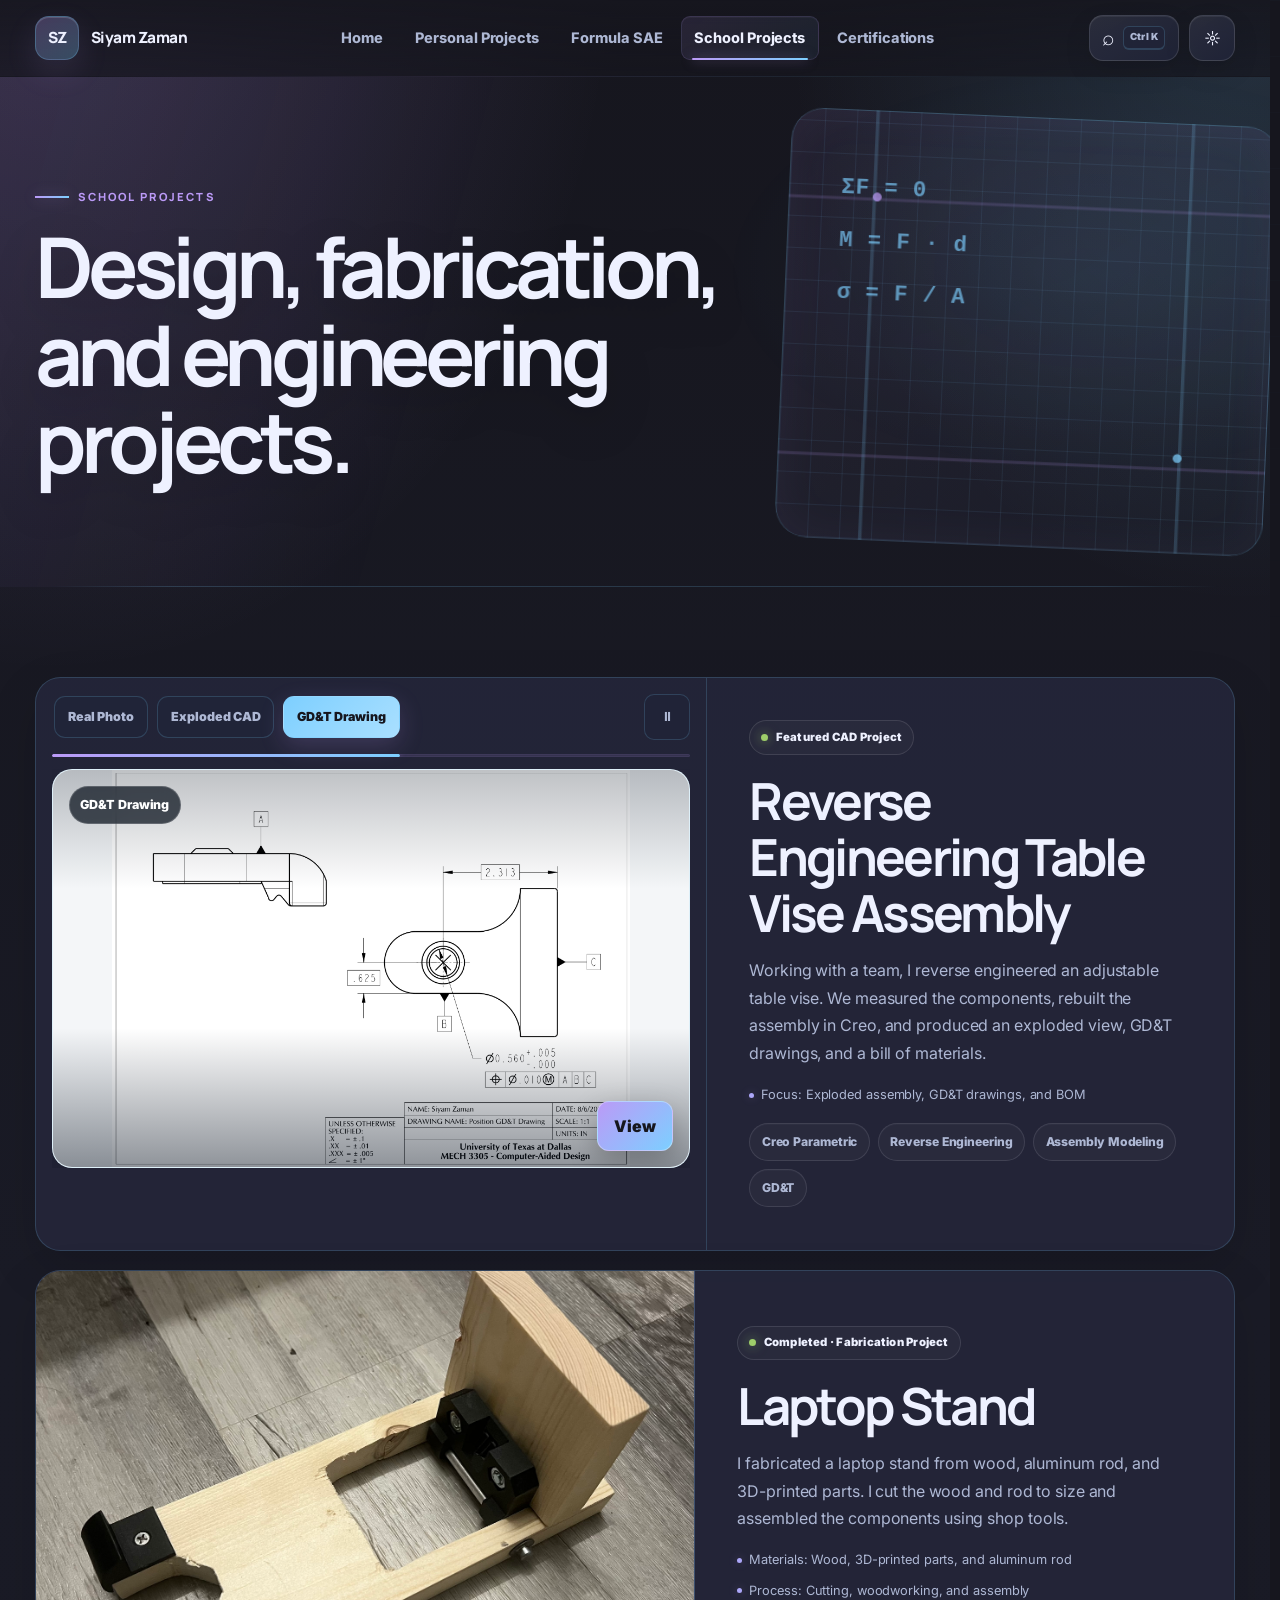
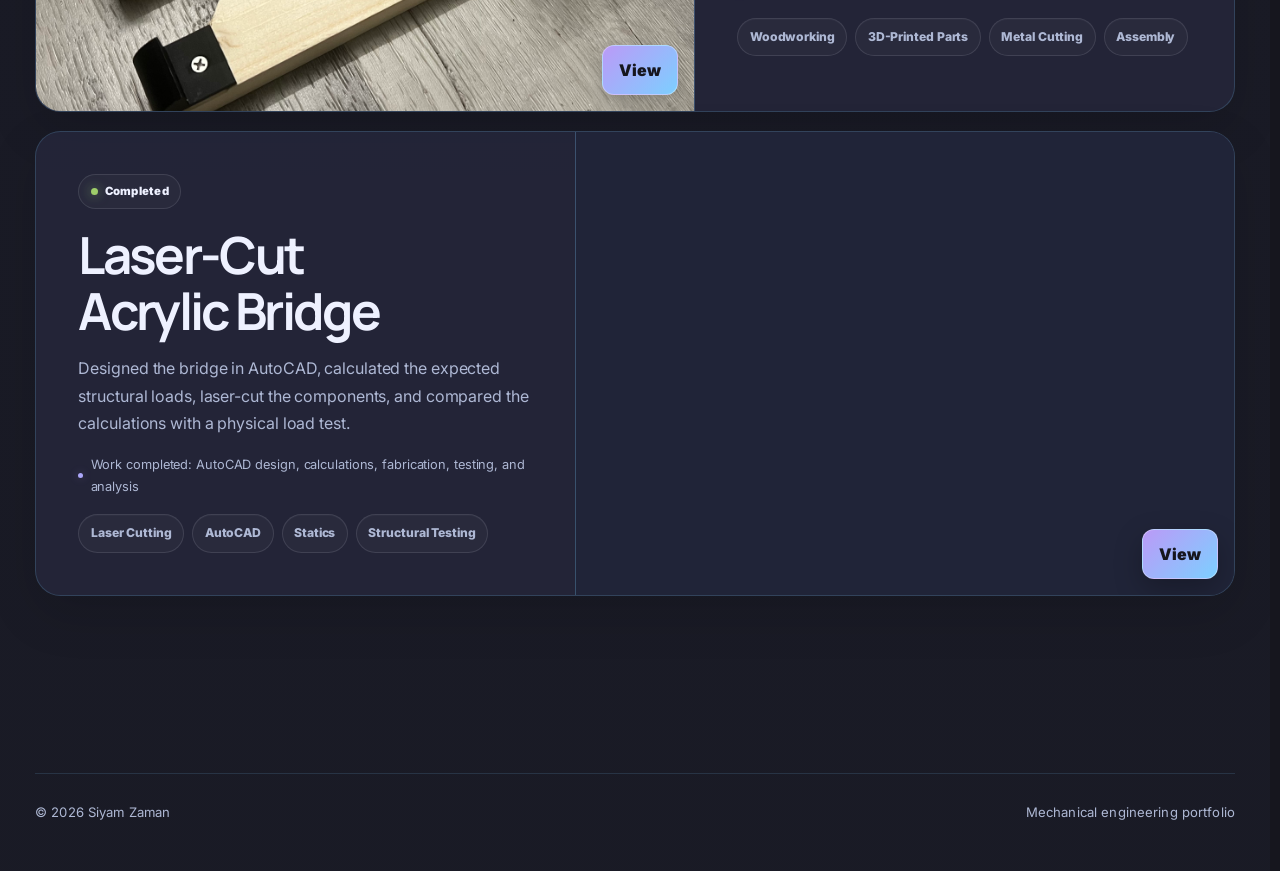
==== commit 3f23ff88: "update" ====
--- a/additional-projects.html
+++ b/additional-projects.html
@@ -6,15 +6,15 @@
   <meta name="theme-color" content="#16161e">
   <style>html{background:#16161e;color-scheme:dark}html.theme-preload-light{background:#e1e2e7;color-scheme:light}</style>
   <script>try{if(localStorage.getItem('portfolio-theme')==='light'){document.documentElement.classList.add('theme-preload-light');document.querySelector('meta[name="theme-color"]').content='#e1e2e7'}}catch{}</script>
-  <meta name="description" content="Additional Projects completed by Siyam Zaman, including a reverse engineered table vise assembly and acrylic bridge project.">
-  <title>Additional Projects | Siyam Zaman</title>
+  <meta name="description" content="School Projects completed by Siyam Zaman, including a reverse engineered table vise assembly and acrylic bridge project.">
+  <title>School Projects | Siyam Zaman</title>
   <link rel="preconnect" href="https://fonts.googleapis.com">
   <link rel="preconnect" href="https://fonts.gstatic.com" crossorigin>
   <link rel="stylesheet" href="https://fonts.googleapis.com/css2?family=Inter:opsz,wght@14..32,400..900&amp;family=Manrope:wght@400..800&amp;display=swap">
   <link rel="stylesheet" href="styles.css">
   <link rel="stylesheet" href="sitewide.css?v=20260829">
   <link rel="icon" href="favicon.svg" type="image/svg+xml">
-	<link rel="canonical" href="https://siyamzaman06.github.io/additional-projects.html"><meta name="author" content="Siyam Zaman"><meta property="og:type" content="website"><meta property="og:site_name" content="Siyam Zaman Engineering Portfolio"><meta property="og:title" content="Additional Projects | Siyam Zaman"><meta property="og:description" content="Additional Projects completed by Siyam Zaman, including a reverse engineered table vise assembly and acrylic bridge project."><meta property="og:url" content="https://siyamzaman06.github.io/additional-projects.html"><meta name="twitter:card" content="summary_large_image"><meta name="twitter:title" content="Additional Projects | Siyam Zaman"><meta name="twitter:description" content="Additional Projects completed by Siyam Zaman, including a reverse engineered table vise assembly and acrylic bridge project."><meta property="og:image" content="https://siyamzaman06.github.io/assets/og-portfolio.png"><meta property="og:image:width" content="1200"><meta property="og:image:height" content="630"><meta property="og:image:alt" content="Siyam Zaman mechanical engineering portfolio"><meta name="twitter:image" content="https://siyamzaman06.github.io/assets/og-portfolio.png"><meta name="twitter:image:alt" content="Siyam Zaman mechanical engineering portfolio"></head>
+	<link rel="canonical" href="https://siyamzaman06.github.io/additional-projects.html"><meta name="author" content="Siyam Zaman"><meta property="og:type" content="website"><meta property="og:site_name" content="Siyam Zaman Engineering Portfolio"><meta property="og:title" content="School Projects | Siyam Zaman"><meta property="og:description" content="School Projects completed by Siyam Zaman, including a reverse engineered table vise assembly and acrylic bridge project."><meta property="og:url" content="https://siyamzaman06.github.io/additional-projects.html"><meta name="twitter:card" content="summary_large_image"><meta name="twitter:title" content="School Projects | Siyam Zaman"><meta name="twitter:description" content="School Projects completed by Siyam Zaman, including a reverse engineered table vise assembly and acrylic bridge project."><meta property="og:image" content="https://siyamzaman06.github.io/assets/og-portfolio.png"><meta property="og:image:width" content="1200"><meta property="og:image:height" content="630"><meta property="og:image:alt" content="Siyam Zaman mechanical engineering portfolio"><meta name="twitter:image" content="https://siyamzaman06.github.io/assets/og-portfolio.png"><meta name="twitter:image:alt" content="Siyam Zaman mechanical engineering portfolio"></head>
 <body data-page="additional">
   <a class="skip" href="#main">Skip to main content</a>
   <header class="site-header">
@@ -24,7 +24,7 @@
         <li><a data-page-link="home" href="index.html">Home</a></li>
         <li><a data-page-link="personal" href="personal-projects.html">Personal Projects</a></li>
         <li><a data-page-link="fsae" href="fsae.html">Formula SAE</a></li>
-        <li><a data-page-link="additional" href="additional-projects.html">Additional Projects</a></li>
+        <li><a data-page-link="additional" href="additional-projects.html">School Projects</a></li>
         <li><a data-page-link="certifications" href="certifications.html">Certifications</a></li>
       </ul>
       <div class="nav-actions">
@@ -37,7 +37,7 @@
     <section class="page-hero simple-page-hero">
       <div class="container">
         <div class="reveal">
-          <span class="eyebrow">Additional Projects</span>
+          <span class="eyebrow">School Projects</span>
           <h1>Design, fabrication, and engineering projects.</h1>
         </div>
       </div>
@@ -77,7 +77,7 @@
             <div class="project-body">
               <span class="status done">Featured CAD Project</span>
               <h2 style="font-size:clamp(2rem,4vw,3.2rem)">Reverse Engineering Table Vise Assembly</h2>
-              <p>I collaborated with a team to reverse engineer a real adjustable table clamp and understand how its parts fit and work together. Together, we measured the components, rebuilt the assembly in Creo, and turned those measurements into an exploded view, GD&amp;T drawings, and a bill of materials.</p>
+              <p>Working with a team, I reverse engineered an adjustable table vise. We measured the components, rebuilt the assembly in Creo, and produced an exploded view, GD&amp;T drawings, and a bill of materials.</p>
               <div class="meta">
                 <span>Focus: Exploded assembly, GD&amp;T drawings, and BOM</span>
               </div>
@@ -99,7 +99,7 @@
             <div class="project-body">
               <span class="status done">Completed · Fabrication Project</span>
               <h2 style="font-size:clamp(2rem,4vw,3.2rem)">Laptop Stand</h2>
-              <p>I built a laptop stand to gain practical experience turning different materials into one assembly. I cut the wooden pieces and aluminum rod, then assembled them with the black 3D-printed parts. The project gave me hands-on woodworking experience and practice using a variety of shop tools and machines.</p>
+              <p>I fabricated a laptop stand from wood, aluminum rod, and 3D-printed parts. I cut the wood and rod to size and assembled the components using shop tools.</p>
               <div class="meta"><span>Materials: Wood, 3D-printed parts, and aluminum rod</span><span>Process: Cutting, woodworking, and assembly</span></div>
               <div class="tags"><span class="tag">Woodworking</span><span class="tag">3D-Printed Parts</span><span class="tag">Metal Cutting</span><span class="tag">Assembly</span><span class="tag">Shop Tools &amp; Machines</span></div>
             </div>
--- a/styles.css
+++ b/styles.css
@@ -199,8 +199,8 @@
 .decision-signals strong{font-size:.65rem;line-height:1.35}
 .working-direction{display:grid;gap:.2rem;margin-top:.65rem;padding:.8rem;border-left:2px solid var(--accent);background:linear-gradient(90deg,rgb(var(--accent-rgb)/.08),transparent)}
 .working-direction strong{font-size:.72rem;line-height:1.5}
-.cooling-method-grid{display:grid;grid-template-columns:minmax(0,1.18fr) minmax(360px,.82fr);grid-template-rows:repeat(2,minmax(310px,1fr));gap:1.2rem;align-items:stretch}
-.cooling-method-card{position:relative;min-height:310px;display:flex;flex-direction:column;align-items:flex-start;padding:1.5rem;overflow:hidden;border:1px solid var(--line);border-radius:24px;background:radial-gradient(circle at 90% 12%,rgb(var(--accent-rgb)/.12),transparent 30%),var(--panel);box-shadow:0 18px 48px rgba(0,0,0,.12)}
+.cooling-method-grid{display:grid;grid-template-columns:minmax(0,1.18fr) minmax(360px,.82fr);grid-template-rows:auto auto;gap:1.2rem;align-items:start}
+.cooling-method-card{position:relative;min-height:0;display:flex;flex-direction:column;align-items:flex-start;padding:1.5rem;overflow:hidden;border:1px solid var(--line);border-radius:24px;background:radial-gradient(circle at 90% 12%,rgb(var(--accent-rgb)/.12),transparent 30%),var(--panel);box-shadow:0 18px 48px rgba(0,0,0,.12)}
 .cooling-method-card.with-media{grid-column:1;grid-row:1 / span 2;padding-top:0}
 .cooling-method-grid>.cooling-method-card:not(.with-media){grid-column:2;min-height:0}
 .cooling-method-media{width:calc(100% + 3rem);height:clamp(390px,40vw,500px);position:relative;display:grid;place-items:center;margin:0 -1.5rem 1.35rem;overflow:hidden;border-bottom:1px solid var(--line);background:#303030}
--- a/sitewide.css
+++ b/sitewide.css
@@ -648,3 +648,37 @@
     transition-duration: .001ms !important;
   }
 }
+
+/* Keep cooling-project copy legible against its dark panels. */
+body.cooling-project-page:not(.light) {
+  --text: #fff;
+  --muted: #fff;
+}
+body.cooling-project-page:not(.light) main :is(h1, h2, h3, p, li, figcaption, .eyebrow, .method-output, .method-output span, .method-output strong, .engineering-decision span, .solver-readout span, .solver-readout strong, .solver-readout b, .solver-readout em, .physical-result) {
+  color: #fff;
+}
+body.cooling-project-page .fixture-evidence-copy p {
+  font-size: 1rem;
+  line-height: 1.7;
+}
+body.cooling-project-page .engineering-decision p + p {
+  margin-top: .85rem;
+}
+
+body.cooling-project-page .engineering-decision + .roadmap-grid {
+  margin-top: 1.2rem;
+}
+
+/* Let the prototype cards show through around uncropped photos. */
+body.cooling-project-page #building-the-prototype .fixture-evidence-media {
+  background: transparent;
+}
+
+body.cooling-project-page .fabrication-candidate-grid {
+  grid-template-columns: repeat(2, minmax(0, 1fr));
+}
+@media (max-width: 900px) {
+  body.cooling-project-page .fabrication-candidate-grid {
+    grid-template-columns: 1fr;
+  }
+}
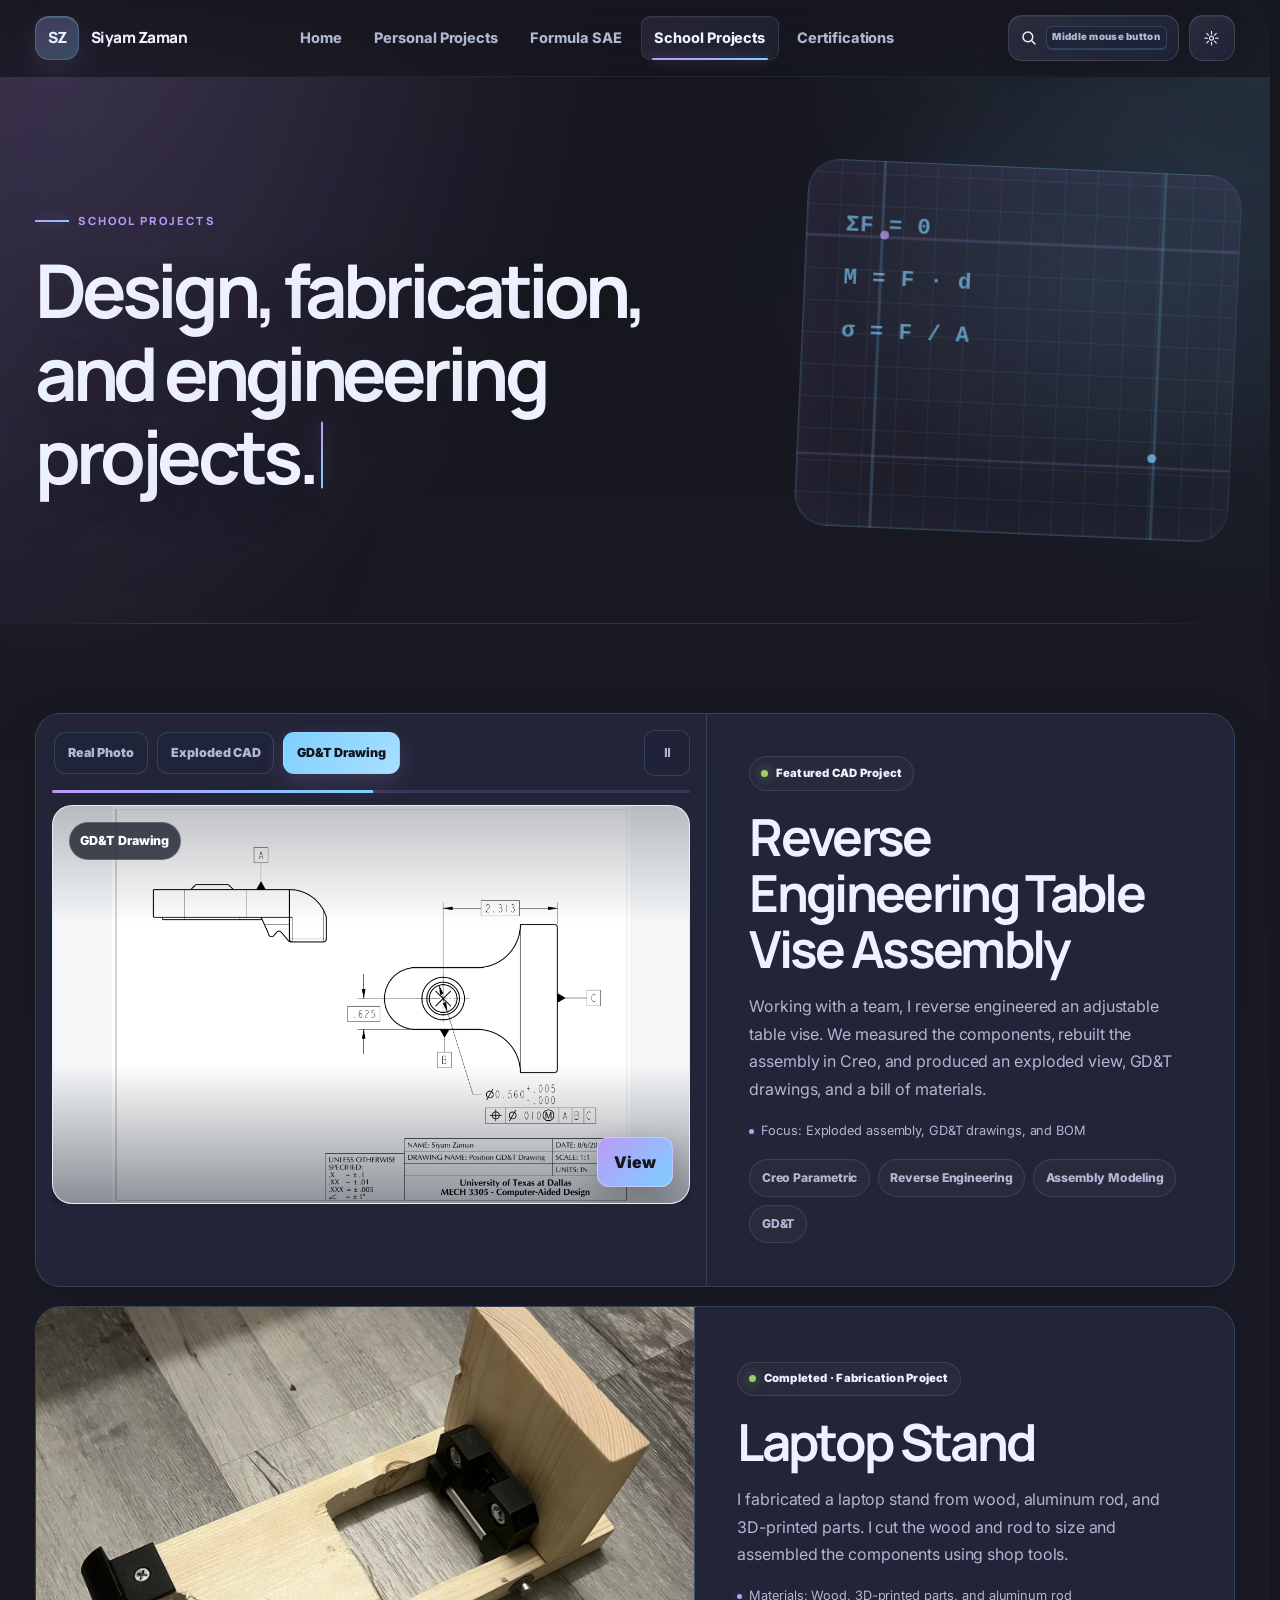
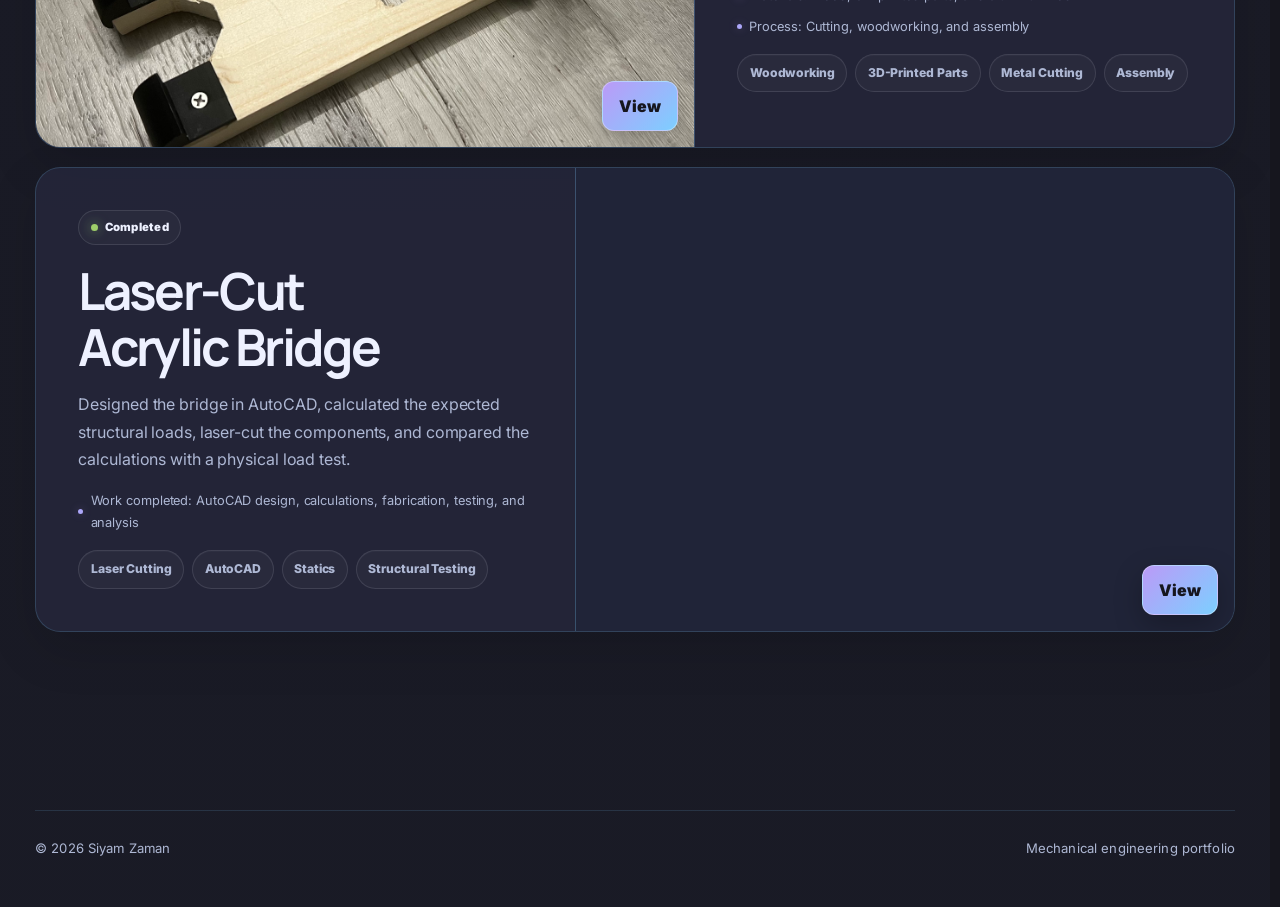
==== commit e52ff4b4: "update" ====
--- a/additional-projects.html
+++ b/additional-projects.html
@@ -12,7 +12,7 @@
   <link rel="preconnect" href="https://fonts.gstatic.com" crossorigin>
   <link rel="stylesheet" href="https://fonts.googleapis.com/css2?family=Inter:opsz,wght@14..32,400..900&amp;family=Manrope:wght@400..800&amp;display=swap">
   <link rel="stylesheet" href="styles.css">
-  <link rel="stylesheet" href="sitewide.css?v=20260829">
+  <link rel="stylesheet" href="sitewide.css?v=20260921-hero-entrance">
   <link rel="icon" href="favicon.svg" type="image/svg+xml">
 	<link rel="canonical" href="https://siyamzaman06.github.io/additional-projects.html"><meta name="author" content="Siyam Zaman"><meta property="og:type" content="website"><meta property="og:site_name" content="Siyam Zaman Engineering Portfolio"><meta property="og:title" content="School Projects | Siyam Zaman"><meta property="og:description" content="School Projects completed by Siyam Zaman, including a reverse engineered table vise assembly and acrylic bridge project."><meta property="og:url" content="https://siyamzaman06.github.io/additional-projects.html"><meta name="twitter:card" content="summary_large_image"><meta name="twitter:title" content="School Projects | Siyam Zaman"><meta name="twitter:description" content="School Projects completed by Siyam Zaman, including a reverse engineered table vise assembly and acrylic bridge project."><meta property="og:image" content="https://siyamzaman06.github.io/assets/og-portfolio.png"><meta property="og:image:width" content="1200"><meta property="og:image:height" content="630"><meta property="og:image:alt" content="Siyam Zaman mechanical engineering portfolio"><meta name="twitter:image" content="https://siyamzaman06.github.io/assets/og-portfolio.png"><meta name="twitter:image:alt" content="Siyam Zaman mechanical engineering portfolio"></head>
 <body data-page="additional">
--- a/sitewide.css
+++ b/sitewide.css
@@ -60,6 +60,15 @@
 
 .brand {
   min-height: var(--touch-target);
+}
+
+.quick-access-trigger {
+  width: auto;
+  min-height: var(--touch-target);
+}
+.quick-access-trigger > svg {
+  display: block;
+  flex: 0 0 18px;
 }
 
 .back-to-top {
@@ -682,3 +691,95 @@
     grid-template-columns: 1fr;
   }
 }
+
+/* Reserve separate columns for hero copy and decorative artwork. */
+body:is([data-page="additional"], [data-page="personal"]) .simple-page-hero > .container {
+  display: grid;
+  grid-template-columns: minmax(0, 1.65fr) minmax(0, 1fr);
+  align-items: center;
+  gap: clamp(2rem, 4vw, 4rem);
+  max-width: var(--max);
+  margin-inline: auto;
+}
+body:is([data-page="additional"], [data-page="personal"]) .simple-page-hero > .container > .reveal {
+  width: 100%;
+  min-width: 0;
+}
+body:is([data-page="additional"], [data-page="personal"]) .simple-page-hero h1 {
+  max-width: 100%;
+  font-size: clamp(3rem, 5.8vw, 5.35rem);
+  overflow-wrap: anywhere;
+}
+body:is([data-page="additional"], [data-page="personal"]) .simple-page-hero .typed-title-word {
+  max-width: 100%;
+  white-space: normal;
+}
+body:is([data-page="additional"], [data-page="personal"]) .page-hero.simple-page-hero > .container::after {
+  position: relative;
+  inset: auto;
+  grid-column: 2;
+  grid-row: 1;
+  width: 100%;
+  box-sizing: border-box;
+  padding: clamp(1.5rem, 3vw, 3rem);
+  transform: perspective(950px) rotateX(var(--motif-tilt-x, 0deg)) rotateY(var(--motif-tilt-y, 0deg)) rotateZ(var(--motif-base-rotate, 0deg));
+  translate: none;
+  scale: none;
+  animation: page-motif-reveal 1.15s .32s cubic-bezier(.16, 1, .3, 1) both;
+}
+@media (max-width: 980px) {
+  body:is([data-page="additional"], [data-page="personal"]) .simple-page-hero > .container {
+    grid-template-columns: minmax(0, 1fr);
+  }
+  body:is([data-page="additional"], [data-page="personal"]) .page-hero.simple-page-hero > .container::after {
+    display: none;
+  }
+}
+
+/* Homepage portrait */
+body[data-page="home"] .home-grid {
+  display: grid;
+  grid-template-columns: minmax(0, 1.45fr) minmax(0, 1fr);
+  align-items: center;
+  gap: clamp(2rem, 5vw, 4rem);
+}
+body[data-page="home"] .home-hero::before { content: none; }
+.home-portrait {
+  margin: 0;
+  width: min(100%, 400px);
+  justify-self: end;
+  aspect-ratio: 1;
+  overflow: hidden;
+  border: 1px solid var(--line);
+  border-radius: var(--card-radius);
+  box-shadow: var(--shadow);
+  transform: perspective(900px) rotateX(var(--portrait-x, 0deg)) rotateY(var(--portrait-y, 0deg));
+  transition: transform .45s cubic-bezier(.22, 1, .36, 1);
+  animation: portrait-reveal 1.15s .32s cubic-bezier(.16, 1, .3, 1) both;
+}
+@keyframes portrait-reveal {
+  from {
+    opacity: 0;
+    translate: 4rem 0;
+  }
+  to {
+    opacity: 1;
+    translate: 0 0;
+  }
+}
+@media (prefers-reduced-motion: reduce) {
+  .home-portrait { animation: none; }
+}
+body.user-reduce-motion .home-portrait {
+  animation: none;
+}
+.home-portrait img {
+  pointer-events: none;
+  display: block;
+  width: 100%;
+  height: auto;
+}
+@media (max-width: 780px) {
+  body[data-page="home"] .home-grid { grid-template-columns: minmax(0, 1fr); }
+  .home-portrait { width: min(100%, 380px); justify-self: center; }
+}
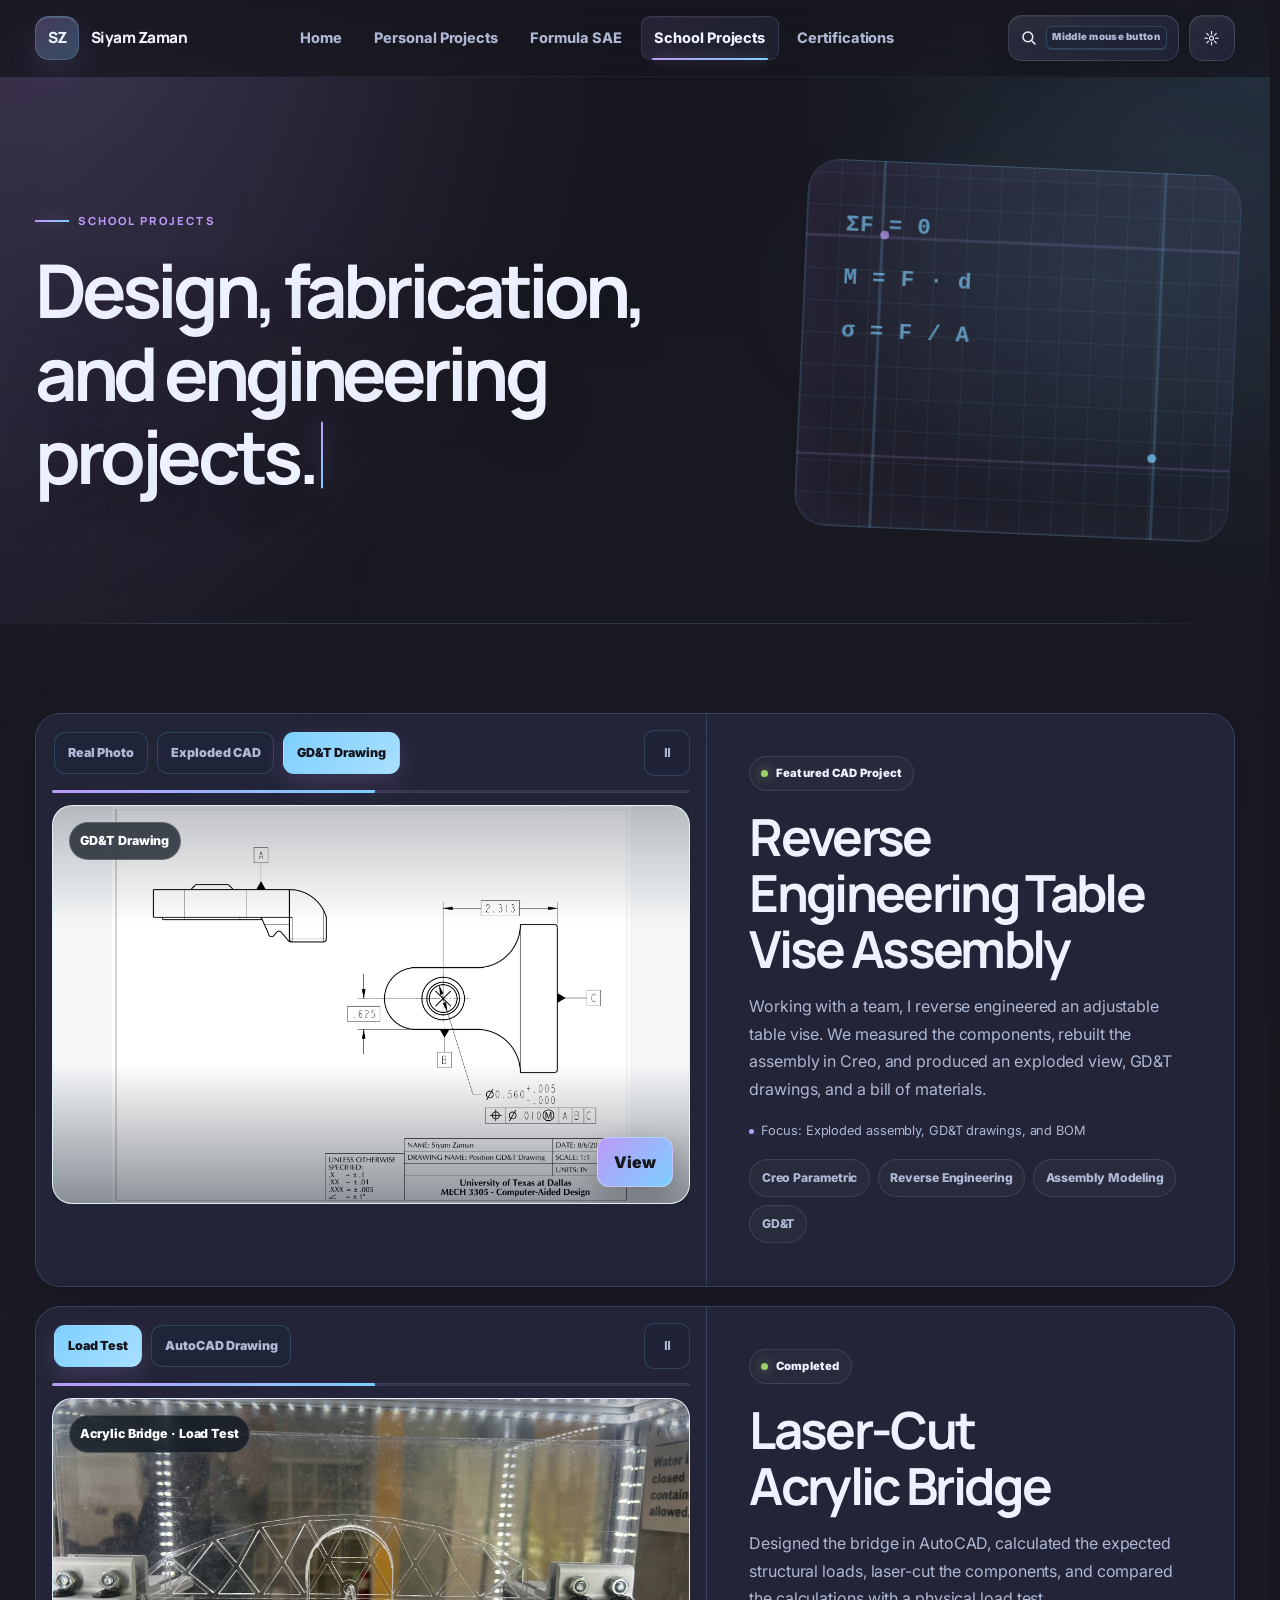
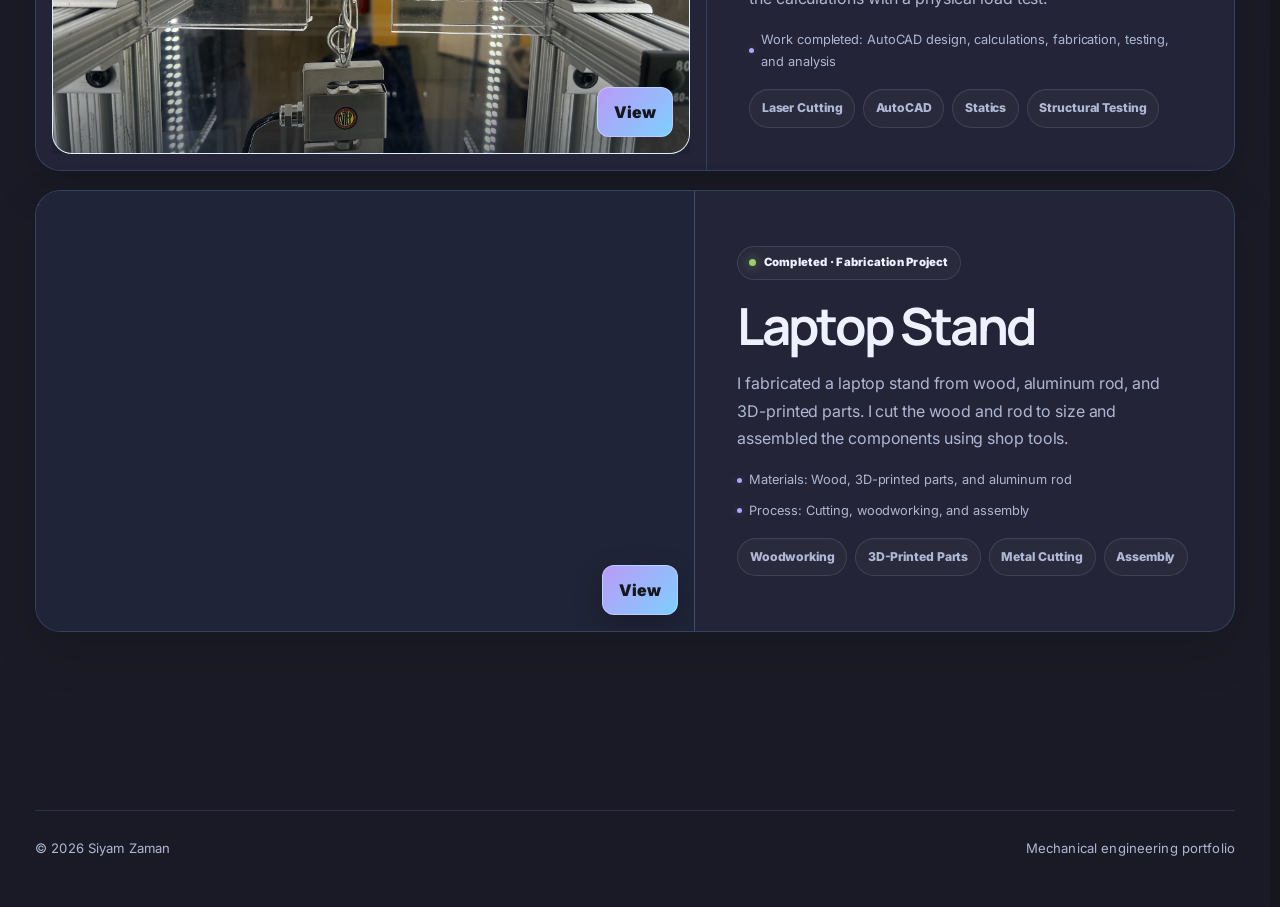
==== commit 0e352b2d: "update" ====
--- a/additional-projects.html
+++ b/additional-projects.html
@@ -90,6 +90,43 @@
               </div>
             </div>
           </article>
+          <article class="project-card featured table-vise-card reveal" id="acrylic-bridge">
+            <div class="project-gallery drawing-switcher" data-drawing-switcher data-drawing-autoplay>
+              <div class="drawing-controls">
+                <div class="drawing-tabs" role="tablist" aria-label="Acrylic bridge photo and AutoCAD drawing">
+                  <button id="bridgePhotoTab" type="button" role="tab" aria-selected="true" aria-controls="bridgePhotoPanel" data-drawing-tab>Load Test</button>
+                  <button id="bridgeDrawingTab" type="button" role="tab" aria-selected="false" aria-controls="bridgeDrawingPanel" data-drawing-tab>AutoCAD Drawing</button>
+                </div>
+                <button class="drawing-autoplay-toggle" type="button" data-drawing-autoplay-toggle aria-pressed="false" aria-label="Pause slideshow" title="Pause slideshow">⏸</button>
+              </div>
+              <div class="drawing-progress" data-drawing-progress aria-hidden="true"><span></span></div>
+              <div class="drawing-stage">
+                <figure class="media drawing-slide active" id="bridgePhotoPanel" role="tabpanel" aria-labelledby="bridgePhotoTab" data-drawing-panel>
+                  <img src="assets/acrylic-bridge.webp" alt="Laser-cut acrylic bridge during load testing" width="2000" height="1500" loading="lazy" decoding="async">
+                  <figcaption>Acrylic Bridge · Load Test</figcaption>
+                  <button class="preview-button" type="button" aria-label="View acrylic bridge photo" aria-haspopup="dialog" aria-controls="imageLightbox" data-preview-src="assets/acrylic-bridge.webp" data-preview-title="Laser-Cut Acrylic Bridge · Load Test" data-preview-alt="Laser-cut acrylic bridge during load testing">View</button>
+                </figure>
+                <figure class="media drawing-slide" id="bridgeDrawingPanel" role="tabpanel" aria-labelledby="bridgeDrawingTab" aria-hidden="true" data-drawing-panel>
+                  <img src="assets/acrylic-bridge-autocad.png" alt="AutoCAD side-profile drawing of the acrylic bridge with red arched truss outlines on a dark grid" width="852" height="504" loading="lazy" decoding="async">
+                  <figcaption>Acrylic Bridge · AutoCAD Drawing</figcaption>
+                  <button class="preview-button" type="button" aria-label="View acrylic bridge AutoCAD drawing" aria-haspopup="dialog" aria-controls="imageLightbox" data-preview-src="assets/acrylic-bridge-autocad.png" data-preview-title="Laser-Cut Acrylic Bridge · AutoCAD Drawing" data-preview-alt="AutoCAD side-profile drawing of the acrylic bridge with red arched truss outlines on a dark grid">View</button>
+                </figure>
+              </div>
+            </div>
+            <div class="project-body">
+              <span class="status done">Completed</span>
+              <h2 style="font-size:clamp(2rem,4vw,3.2rem)">Laser-Cut Acrylic Bridge</h2>
+              <p>Designed the bridge in AutoCAD, calculated the expected structural loads, laser-cut the components, and compared the calculations with a physical load test.</p>
+              <div class="meta"><span>Work completed: AutoCAD design, calculations, fabrication, testing, and analysis</span></div>
+              <div class="tags">
+                <span class="tag">Laser Cutting</span>
+                <span class="tag">AutoCAD</span>
+                <span class="tag">Statics</span>
+                <span class="tag">Structural Testing</span>
+                <span class="tag">Force Analysis</span>
+              </div>
+            </div>
+          </article>
           <article class="project-card featured reveal" id="laptop-stand">
             <figure class="media laptop-stand-media">
               <img src="assets/Laptop Stand.jpeg" alt="Wooden laptop stand with black 3D-printed parts, fasteners, and an aluminum rod" width="3040" height="2666" loading="lazy" decoding="async">
@@ -102,28 +139,6 @@
               <p>I fabricated a laptop stand from wood, aluminum rod, and 3D-printed parts. I cut the wood and rod to size and assembled the components using shop tools.</p>
               <div class="meta"><span>Materials: Wood, 3D-printed parts, and aluminum rod</span><span>Process: Cutting, woodworking, and assembly</span></div>
               <div class="tags"><span class="tag">Woodworking</span><span class="tag">3D-Printed Parts</span><span class="tag">Metal Cutting</span><span class="tag">Assembly</span><span class="tag">Shop Tools &amp; Machines</span></div>
-            </div>
-          </article>
-          <article class="project-card featured reverse reveal" id="acrylic-bridge">
-            <figure class="media">
-              <img src="assets/acrylic-bridge.webp" alt="Laser-cut acrylic bridge during load testing" width="2000" height="1500" loading="lazy" decoding="async">
-              <button class="preview-button" type="button" aria-label="View acrylic bridge photo" aria-haspopup="dialog" aria-controls="imageLightbox" data-preview-src="assets/acrylic-bridge.webp" data-preview-title="Laser-Cut Acrylic Bridge" data-preview-label="Project · Load Testing" data-preview-alt="Laser-cut acrylic bridge during load testing">View</button>
-              <div class="placeholder">
-                <div><strong>Acrylic Bridge Load Test</strong><span>Project media unavailable</span></div>
-              </div>
-            </figure>
-            <div class="project-body">
-              <span class="status done">Completed</span>
-              <h2 style="font-size:clamp(2rem,4vw,3.2rem)">Laser-Cut Acrylic Bridge</h2>
-              <p>Designed the bridge in AutoCAD, calculated the expected structural loads, laser-cut the components, and compared the calculations with a physical load test.</p>
-              <div class="meta"><span>Work completed: AutoCAD design, calculations, fabrication, testing, and analysis</span></div>
-              <div class="tags">
-                <span class="tag">Laser Cutting</span>
-                <span class="tag">AutoCAD</span>
-                <span class="tag">Statics</span>
-                <span class="tag">Structural Testing</span>
-                <span class="tag">Force Analysis</span>
-              </div>
             </div>
           </article>
         </div>
--- a/styles.css
+++ b/styles.css
@@ -615,6 +615,9 @@
 .table-vise-card>.drawing-switcher{grid-template-rows:max-content auto;align-content:start}
 .table-vise-card .drawing-tabs{align-self:start;align-items:center}
 .table-vise-card .drawing-tabs button{height:42px;min-height:42px;padding:.45rem .8rem}
+#acrylic-bridge>.drawing-switcher{grid-template-rows:max-content max-content 1fr;align-content:stretch}
+#acrylic-bridge .drawing-slide img{object-fit:cover}
+@media(min-width:981px){#acrylic-bridge .drawing-stage{aspect-ratio:auto;min-height:320px}}
 @media(max-width:980px){.project-card.featured.table-vise-card{grid-template-columns:minmax(0,1fr)}.table-vise-card>.project-gallery,.table-vise-card>.project-body{grid-column:1}.table-vise-card>.project-gallery{grid-row:1;border-right:0;border-bottom:1px solid var(--line)}.table-vise-card>.project-body{grid-row:2}}
 
 .home-grid{grid-template-columns:minmax(0,850px)}
